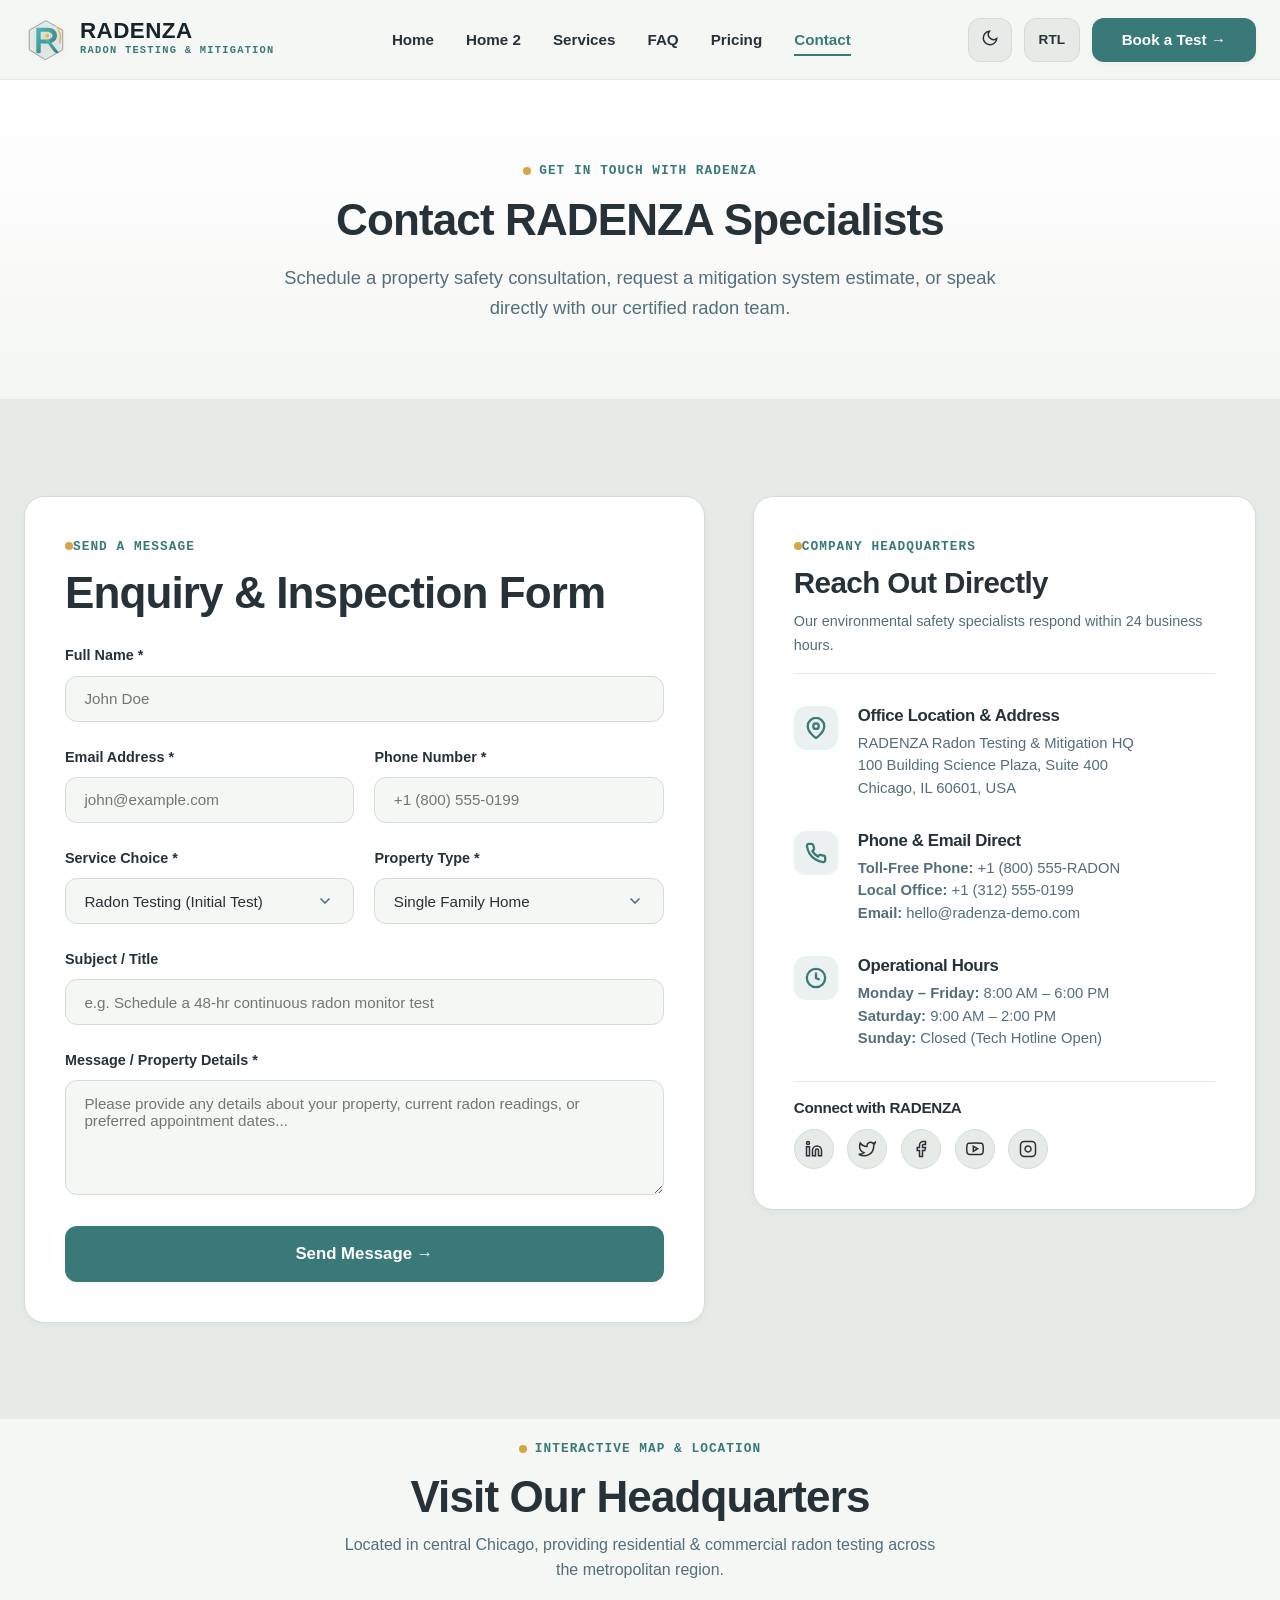
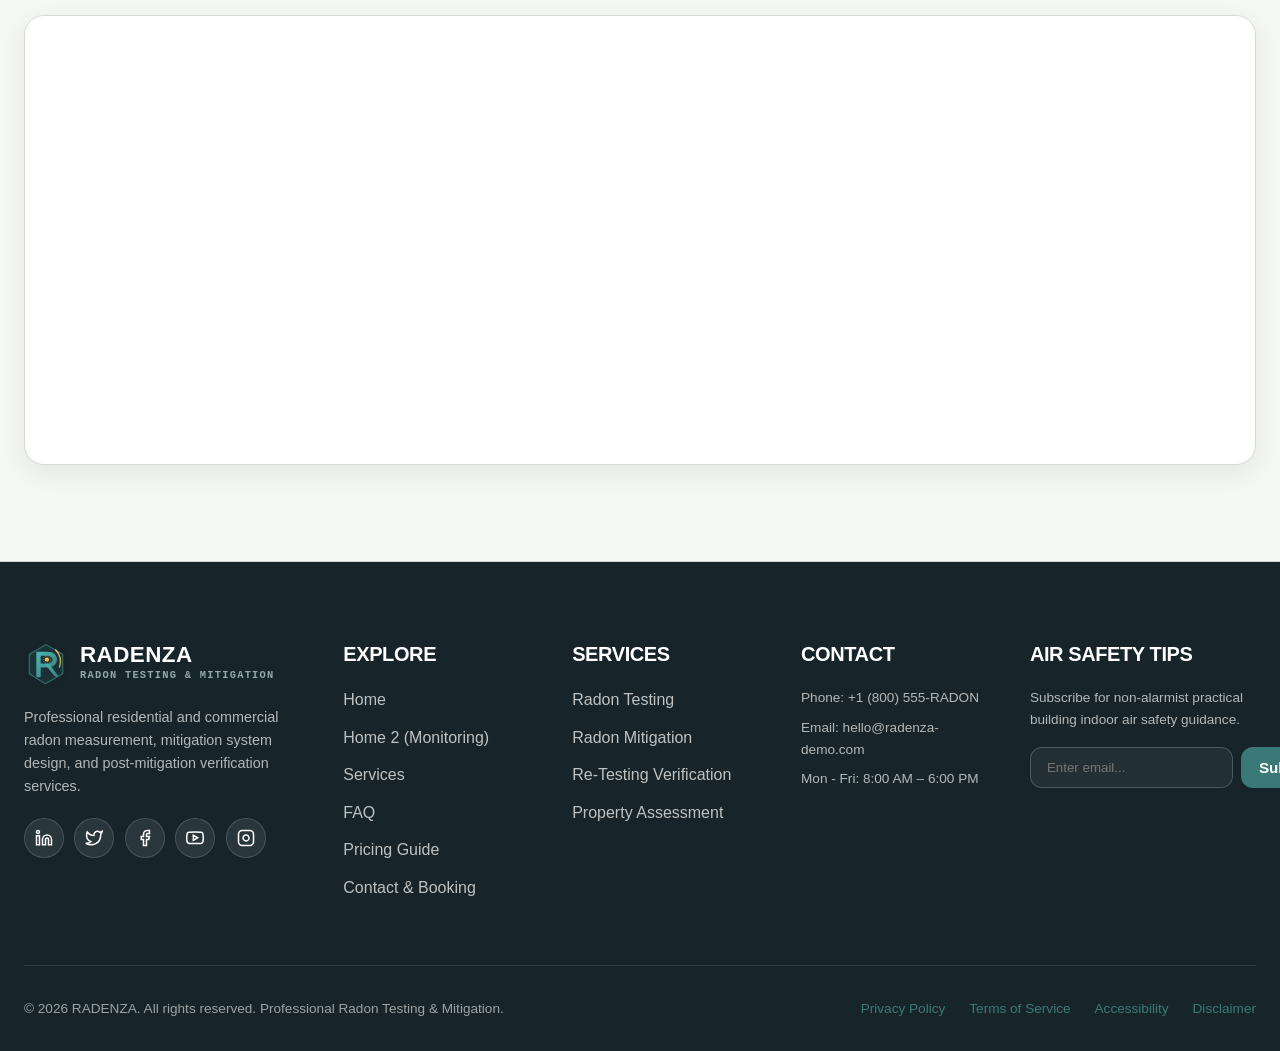
==== contact.html @ 13e60d88 "Initial commit - Radon Testing & Mitigation Company website" ====
<!DOCTYPE html>
<html lang="en" data-theme="light" dir="ltr">
<head>
  <meta charset="UTF-8">
  <meta name="viewport" content="width=device-width, initial-scale=1.0">
  <title>Book a Radon Test | Contact Radenza</title>
  <meta name="description" content="Request a radon testing appointment, mitigation system assessment, or post-mitigation re-testing for your property with Radenza.">
  <meta property="og:title" content="Book a Radon Test | Radenza">
  <meta property="og:description" content="Schedule professional radon testing, mitigation assessment, or verification services.">
  <meta property="og:type" content="website">
  <link rel="icon" type="image/svg+xml" href="assets/images/favicon.svg">
  <link rel="alternate icon" href="favicon.svg">
  <link rel="stylesheet" href="assets/css/style.css">
</head>
<body>

  <!-- GLOBAL STICKY NAVBAR -->
  <header class="site-header" id="siteHeader">
    <div class="container nav-container">
      <a href="index.html" class="brand-logo" aria-label="Radenza Radon Testing Home">
        <!-- Luxury SVG Logo: Geometric R Monogram + Radon Detection Sensor + Environmental Airflow Arc -->
        <svg class="logo-svg" viewBox="0 0 100 100" fill="none" xmlns="http://www.w3.org/2000/svg" aria-hidden="true">
          <defs>
            <linearGradient id="radenzaTealGrad6" x1="0%" y1="0%" x2="100%" y2="100%">
              <stop offset="0%" stop-color="#397A78"/>
              <stop offset="100%" stop-color="#1E4745"/>
            </linearGradient>
            <linearGradient id="radenzaBrightTeal6" x1="0%" y1="0%" x2="100%" y2="100%">
              <stop offset="0%" stop-color="#4CB8B4"/>
              <stop offset="100%" stop-color="#397A78"/>
            </linearGradient>
            <linearGradient id="radenzaAmberGrad6" x1="0%" y1="0%" x2="100%" y2="100%">
              <stop offset="0%" stop-color="#FCD566"/>
              <stop offset="100%" stop-color="#D5A548"/>
            </linearGradient>
          </defs>

          <!-- 1. Geometric Outer Shield Base -->
          <path d="M 50 6 L 86 26.5 A 3 3 0 0 1 88 29 L 88 71 A 3 3 0 0 1 86 73.5 L 50 94 A 3 3 0 0 1 47 94 L 14 73.5 A 3 3 0 0 1 12 71 L 12 29 A 3 3 0 0 1 14 26.5 Z" 
                fill="url(#radenzaTealGrad6)" fill-opacity="0.08" stroke="currentColor" stroke-width="2.5" stroke-opacity="0.35"/>

          <!-- 2. Monogram "R" Loop with Native Cutout (evenodd) -->
          <path d="M 28 22 H 54 C 67 22 75 30 75 40 C 75 50 67 58 54 58 H 38 V 78 C 38 79.5 36.5 80 35 80 H 31 C 29.5 80 28 79.5 28 78 V 22 Z M 38 31 V 49 H 52 C 59 49 65 45 65 40 C 65 35 59 31 52 31 H 38 Z" 
                fill-rule="evenodd" fill="url(#radenzaBrightTeal6)"/>

          <!-- 3. Dynamic Mitigation Ribbon Leg -->
          <path d="M 48 50 L 68 76 C 69.5 78 72 79.5 75.5 79.5 H 77.5 C 78.5 79.5 79 78.5 78 77 L 57 50 H 48 Z" 
                fill="url(#radenzaBrightTeal6)"/>

          <!-- 4. Safety Amber Radar Core -->
          <circle cx="52" cy="40" r="5" fill="url(#radenzaAmberGrad6)"/>
          <circle cx="52" cy="40" r="8.5" fill="none" stroke="#D5A548" stroke-width="1.5" stroke-dasharray="2.5 2.5" opacity="0.85"/>

          <!-- 5. Environmental Airflow Arc -->
          <path d="M 72 18 C 82 28 85 43 81 57" fill="none" stroke="url(#radenzaAmberGrad6)" stroke-width="3" stroke-linecap="round"/>
        </svg>
        <div class="brand-text-wrap">
          <span class="brand-name">RADENZA</span>
          <span class="brand-desc">RADON TESTING &amp; MITIGATION</span>
        </div>
      </a>

      <nav aria-label="Main Navigation">
        <ul class="nav-links">
          <li><a href="index.html" class="nav-link">Home</a></li>
          <li><a href="index2.html" class="nav-link">Home 2</a></li>
          <li><a href="services.html" class="nav-link">Services</a></li>
          <li><a href="faq.html" class="nav-link">FAQ</a></li>
          <li><a href="pricing.html" class="nav-link">Pricing</a></li>
          <li><a href="contact.html" class="nav-link">Contact</a></li>
        </ul>
      </nav>

      <div class="nav-actions">
        <button class="theme-toggle-btn" aria-label="Toggle dark mode"><span class="theme-icon"><svg width="18" height="18" viewBox="0 0 24 24" fill="none" stroke="currentColor" stroke-width="2"><path d="M21 12.79A9 9 0 1 1 11.21 3 7 7 0 0 0 21 12.79z"/></svg></span></button>
        <button class="rtl-toggle-btn" aria-label="Toggle RTL layout"><span class="rtl-label">RTL</span></button>
        <button class="btn btn-primary" data-modal-target="testingModal">Book a Test &rarr;</button>
        <button class="hamburger-btn" id="hamburgerBtn" aria-label="Open mobile menu" aria-expanded="false">
          <svg width="24" height="24" viewBox="0 0 24 24" fill="none" stroke="currentColor" stroke-width="2.5"><line x1="3" y1="6" x2="21" y2="6"/><line x1="3" y1="12" x2="21" y2="12"/><line x1="3" y1="18" x2="21" y2="18"/></svg>
        </button>
      </div>
    </div>
  </header>

  <!-- MOBILE DRAWER -->
  <div class="mobile-drawer-overlay" id="mobileDrawerOverlay">
    <div class="mobile-drawer" id="mobileDrawer" role="dialog" aria-modal="true">
      <div class="drawer-header">
        <div class="brand-text-wrap">
          <span class="brand-name">RADENZA</span>
          <span class="brand-desc">RADON TESTING &amp; MITIGATION</span>
        </div>
        <button class="drawer-close-btn" id="drawerCloseBtn">&times;</button>
      </div>
      <ul class="drawer-nav-links">
        <li><a href="index.html" class="drawer-nav-link">Home</a></li>
        <li><a href="index2.html" class="drawer-nav-link">Home 2</a></li>
        <li><a href="services.html" class="drawer-nav-link">Services</a></li>
        <li><a href="faq.html" class="drawer-nav-link">FAQ</a></li>
        <li><a href="pricing.html" class="drawer-nav-link">Pricing</a></li>
        <li><a href="contact.html" class="drawer-nav-link">Contact</a></li>
      </ul>
      <div class="drawer-actions">
        <div class="drawer-controls">
          <button class="theme-toggle-btn" aria-label="Toggle dark mode">
            <span class="theme-icon">
              <svg width="18" height="18" viewBox="0 0 24 24" fill="none" stroke="currentColor" stroke-width="2"><path d="M21 12.79A9 9 0 1 1 11.21 3 7 7 0 0 0 21 12.79z"/></svg>
            </span>
          </button>
          <button class="rtl-toggle-btn" aria-label="Toggle RTL layout">
            <span class="rtl-label">RTL</span>
          </button>
        </div>
        <button class="btn btn-primary" data-modal-target="testingModal" style="width: 100%;">Book a Test &rarr;</button>
      </div>
    </div>
  </div>

  <main id="mainContent">

    <!-- CONTACT HERO SECTION -->
    <section class="page-hero-section">
      <div class="container page-hero-container reveal-on-scroll">
        <span class="mono-tag">GET IN TOUCH WITH RADENZA</span>
        <h1 class="page-hero-title">Contact RADENZA Specialists</h1>
        <p class="page-hero-subtitle">
          Schedule a property safety consultation, request a mitigation system estimate, or speak directly with our certified radon team.
        </p>
      </div>
    </section>

    <!-- CONTACT MAIN ENQUIRY & COMPANY INFO SECTION -->
    <section class="section section-pale">
      <div class="container">
        <div class="contact-page-grid reveal-on-scroll">
          
          <!-- LEFT COLUMN: ENQUIRY / SEND A MESSAGE FORM -->
          <div class="contact-enquiry-card">
            <span class="mono-tag" style="margin-bottom: 0.5rem; display: block;">SEND A MESSAGE</span>
            <h2 style="margin-bottom: 1.5rem;">Enquiry &amp; Inspection Form</h2>
            
            <form id="contactEnquiryForm" onsubmit="event.preventDefault(); document.getElementById('bookingSuccessModal').classList.add('active'); document.body.style.overflow='hidden';">
              
              <div class="form-group">
                <label class="form-label">Full Name *</label>
                <input type="text" class="form-control" required placeholder="John Doe">
              </div>

              <div class="form-grid-2">
                <div class="form-group">
                  <label class="form-label">Email Address *</label>
                  <input type="email" class="form-control" required placeholder="john@example.com">
                </div>
                <div class="form-group">
                  <label class="form-label">Phone Number *</label>
                  <input type="tel" class="form-control" required placeholder="+1 (800) 555-0199">
                </div>
              </div>

              <div class="form-grid-2">
                <div class="form-group">
                  <label class="form-label">Service Choice *</label>
                  <select class="form-control" required>
                    <option value="Radon Testing">Radon Testing (Initial Test)</option>
                    <option value="Mitigation System">Radon Mitigation System</option>
                    <option value="Post-Mitigation Re-Test">Post-Mitigation Re-Test</option>
                    <option value="General Question">General Inquiry / Guidance</option>
                  </select>
                </div>
                <div class="form-group">
                  <label class="form-label">Property Type *</label>
                  <select class="form-control" required>
                    <option value="Single Family">Single Family Home</option>
                    <option value="Apartment / Condo">Apartment / Condo</option>
                    <option value="Commercial Building">Commercial Building</option>
                    <option value="Other">Other Structure</option>
                  </select>
                </div>
              </div>

              <div class="form-group">
                <label class="form-label">Subject / Title</label>
                <input type="text" class="form-control" placeholder="e.g. Schedule a 48-hr continuous radon monitor test">
              </div>

              <div class="form-group">
                <label class="form-label">Message / Property Details *</label>
                <textarea class="form-control" rows="5" required placeholder="Please provide any details about your property, current radon readings, or preferred appointment dates..."></textarea>
              </div>

              <button type="submit" class="btn btn-primary" style="width: 100%; padding: 1rem 1.5rem; font-size: 1.05rem;">
                Send Message &rarr;
              </button>

            </form>
          </div>

          <!-- RIGHT COLUMN: COMPANY DETAILS, ADDRESS & SOCIAL MEDIA -->
          <div class="contact-info-card">
            
            <div style="padding-bottom: 1rem; border-bottom: 1px solid var(--border-subtle);">
              <span class="mono-tag" style="margin-bottom: 0.5rem; display: block;">COMPANY HEADQUARTERS</span>
              <h3 style="margin-bottom: 0.5rem;">Reach Out Directly</h3>
              <p style="font-size: 0.9rem; color: var(--text-muted); margin: 0;">Our environmental safety specialists respond within 24 business hours.</p>
            </div>

            <!-- Address Block -->
            <div class="info-block">
              <div class="info-icon-box">
                <svg width="22" height="22" viewBox="0 0 24 24" fill="none" stroke="currentColor" stroke-width="2.5"><path d="M21 10c0 7-9 13-9 13s-9-6-9-13a9 9 0 0 1 18 0z"/><circle cx="12" cy="10" r="3"/></svg>
              </div>
              <div class="info-details">
                <h4>Office Location &amp; Address</h4>
                <p>RADENZA Radon Testing &amp; Mitigation HQ<br>100 Building Science Plaza, Suite 400<br>Chicago, IL 60601, USA</p>
              </div>
            </div>

            <!-- Phone & Email Block -->
            <div class="info-block">
              <div class="info-icon-box">
                <svg width="22" height="22" viewBox="0 0 24 24" fill="none" stroke="currentColor" stroke-width="2.5"><path d="M22 16.92v3a2 2 0 0 1-2.18 2 19.79 19.79 0 0 1-8.63-3.07 19.5 19.5 0 0 1-6-6 19.79 19.79 0 0 1-3.07-8.67A2 2 0 0 1 4.11 2h3a2 2 0 0 1 2 1.72 12.84 12.84 0 0 0 .7 2.81 2 2 0 0 1-.45 2.11L8.09 9.91a16 16 0 0 0 6 6l1.27-1.27a2 2 0 0 1 2.11-.45 12.84 12.84 0 0 0 2.81.7A2 2 0 0 1 22 16.92z"/></svg>
              </div>
              <div class="info-details">
                <h4>Phone &amp; Email Direct</h4>
                <p><strong>Toll-Free Phone:</strong> +1 (800) 555-RADON<br><strong>Local Office:</strong> +1 (312) 555-0199<br><strong>Email:</strong> hello@radenza-demo.com</p>
              </div>
            </div>

            <!-- Business Hours Block -->
            <div class="info-block">
              <div class="info-icon-box">
                <svg width="22" height="22" viewBox="0 0 24 24" fill="none" stroke="currentColor" stroke-width="2.5"><circle cx="12" cy="12" r="10"/><polyline points="12 6 12 12 16 14"/></svg>
              </div>
              <div class="info-details">
                <h4>Operational Hours</h4>
                <p><strong>Monday – Friday:</strong> 8:00 AM – 6:00 PM<br><strong>Saturday:</strong> 9:00 AM – 2:00 PM<br><strong>Sunday:</strong> Closed (Tech Hotline Open)</p>
              </div>
            </div>

            <!-- Social Media Icons Block -->
            <div style="padding-top: 1rem; border-top: 1px solid var(--border-subtle);">
              <h4 style="font-family: var(--font-heading); font-size: 0.95rem; margin-bottom: 0.75rem; color: var(--text-main);">Connect with RADENZA</h4>
              <div class="contact-social-bar">
                <a href="#" class="social-icon-btn" aria-label="LinkedIn Profile" title="LinkedIn">
                  <svg width="18" height="18" viewBox="0 0 24 24" fill="none" stroke="currentColor" stroke-width="2"><path d="M16 8a6 6 0 0 1 6 6v7h-4v-7a2 2 0 0 0-2-2 2 2 0 0 0-2 2v7h-4v-7a6 6 0 0 1 6-6z"/><rect x="2" y="9" width="4" height="12"/><circle cx="4" cy="4" r="2"/></svg>
                </a>
                <a href="#" class="social-icon-btn" aria-label="Twitter / X Profile" title="Twitter / X">
                  <svg width="18" height="18" viewBox="0 0 24 24" fill="none" stroke="currentColor" stroke-width="2"><path d="M23 3a10.9 10.9 0 0 1-3.14 1.53 4.48 4.48 0 0 0-7.86 3v1A10.66 10.66 0 0 1 3 4s-4 9 5 13a11.64 11.64 0 0 1-7 2c9 5 20 0 20-11.5a4.5 4.5 0 0 0-.08-.83A7.72 7.72 0 0 0 23 3z"/></svg>
                </a>
                <a href="#" class="social-icon-btn" aria-label="Facebook Page" title="Facebook">
                  <svg width="18" height="18" viewBox="0 0 24 24" fill="none" stroke="currentColor" stroke-width="2"><path d="M18 2h-3a5 5 0 0 0-5 5v3H7v4h3v8h4v-8h3l1-4h-4V7a1 1 0 0 1 1-1h3z"/></svg>
                </a>
                <a href="#" class="social-icon-btn" aria-label="YouTube Channel" title="YouTube">
                  <svg width="18" height="18" viewBox="0 0 24 24" fill="none" stroke="currentColor" stroke-width="2"><path d="M22.54 6.42a2.78 2.78 0 0 0-1.94-2C18.88 4 12 4 12 4s-6.88 0-8.6.46a2.78 2.78 0 0 0-1.94 2A29 29 0 0 0 1 11.75a29 29 0 0 0 .46 5.33A2.78 2.78 0 0 0 3.4 19c1.72.46 8.6.46 8.6.46s6.88 0 8.6-.46a2.78 2.78 0 0 0 1.94-2 29 29 0 0 0 .46-5.25 29 29 0 0 0-.46-5.33z"/><polygon points="9.75 15.02 15.5 11.75 9.75 8.48 9.75 15.02"/></svg>
                </a>
                <a href="#" class="social-icon-btn" aria-label="Instagram Profile" title="Instagram">
                  <svg width="18" height="18" viewBox="0 0 24 24" fill="none" stroke="currentColor" stroke-width="2"><rect x="2" y="2" width="20" height="20" rx="5" ry="5"/><path d="M16 11.37A4 4 0 1 1 12.63 8 4 4 0 0 1 16 11.37z"/><line x1="17.5" y1="6.5" x2="17.51" y2="6.5"/></svg>
                </a>
              </div>
            </div>

          </div>

        </div>
      </div>
    </section>

    <!-- CONTACT SECTION 02 — GOOGLE MAP SECTION -->
    <section class="section" style="padding-top: 1rem;">
      <div class="container reveal-on-scroll">
        <div class="text-center">
          <span class="mono-tag">INTERACTIVE MAP &amp; LOCATION</span>
          <h2 style="margin: 0.5rem 0 0.5rem 0;">Visit Our Headquarters</h2>
          <p style="max-width: 600px; margin: 0 auto 1.5rem auto;">Located in central Chicago, providing residential &amp; commercial radon testing across the metropolitan region.</p>
        </div>

        <div class="google-map-wrapper">
          <iframe 
            class="google-map-iframe"
            src="https://www.google.com/maps/embed?pb=!1m18!1m12!1m3!1d2970.366224160411!2d-87.62704468455866!3d41.88424997922176!2m3!1f0!2f0!3f0!3m2!1i1024!2i768!4f13.1!3m3!1m2!1s0x880e2caf6b383d85%3A0x676b7e8d2e85a54!2sChicago%2C%20IL%2060601!5e0!3m2!1sen!2sus!4v1700000000000!5m2!1sen!2sus"
            allowfullscreen="" 
            loading="lazy" 
            referrerpolicy="no-referrer-when-downgrade"
            title="RADENZA Office Headquarters Location Map">
          </iframe>
        </div>
      </div>
    </section>

  </main>

  <!-- SUCCESS MODAL OVERLAY FOR BOOKING SUBMISSION -->
  <div class="modal-overlay" id="bookingSuccessModal" role="dialog" aria-modal="true">
    <div class="modal-dialog">
      <button class="modal-close-btn">&times;</button>
      <div class="text-center" style="padding: 1rem;">
        <div style="width: 64px; height: 64px; border-radius: 50%; background-color: var(--brand-teal-subtle); color: var(--brand-teal); display: inline-flex; align-items: center; justify-content: center; margin-bottom: 1.25rem;">
          <svg width="32" height="32" viewBox="0 0 24 24" fill="none" stroke="currentColor" stroke-width="3"><polyline points="20 6 9 17 4 12"/></svg>
        </div>
        <h3 style="margin-bottom: 0.75rem;">Booking Request Received</h3>
        <p style="font-size: 0.95rem; color: var(--text-muted); margin-bottom: 1.75rem;">
          Thank you. Your demonstration booking request has been captured locally. A production website would connect this form to the company's secure scheduling system.
        </p>
        <button class="btn btn-primary modal-close-btn-trigger" style="width: 100%;" onclick="document.getElementById('bookingSuccessModal').classList.remove('active'); document.body.style.overflow='';">Done</button>
      </div>
    </div>
  </div>

  <!-- UNIVERSAL MODALS -->
  <!-- 1. Book a Radon Test Modal -->
  <div class="modal-overlay" id="testingModal" role="dialog" aria-modal="true" aria-labelledby="testModalTitle">
    <div class="modal-dialog">
      <button class="modal-close-btn" aria-label="Close dialog">&times;</button>
      <div class="modal-header">
        <span class="mono-tag">SCHEDULE ASSESSMENT</span>
        <h3 id="testModalTitle" style="margin-top: 0.4rem;">Book a Radon Test</h3>
      </div>
      <form class="modal-form">
        <div class="modal-form-body">
          <div class="form-group">
            <label class="form-label">Full Name</label>
            <input type="text" class="form-control" required placeholder="Jane Doe">
          </div>
          <div class="form-grid-2">
            <div class="form-group">
              <label class="form-label">Email Address</label>
              <input type="email" class="form-control" required placeholder="jane@example.com">
            </div>
            <div class="form-group">
              <label class="form-label">Phone Number</label>
              <input type="tel" class="form-control" required placeholder="+1 (555) 000-0000">
            </div>
          </div>
          <div class="form-grid-2">
            <div class="form-group">
              <label class="form-label">Property Type</label>
              <select class="form-control" required>
                <option value="Single Family">Single Family Home</option>
                <option value="Condo">Apartment / Condo</option>
                <option value="Commercial">Commercial Building</option>
              </select>
            </div>
            <div class="form-group">
              <label class="form-label">Preferred Date</label>
              <input type="date" class="form-control" required>
            </div>
          </div>
          <button type="submit" class="btn btn-primary" style="width: 100%; margin-top: 1rem;">Continue &rarr;</button>
        </div>
      </form>
    </div>
  </div>

  <!-- 2. Request Mitigation Quote Modal -->
  <div class="modal-overlay" id="quoteModal" role="dialog" aria-modal="true" aria-labelledby="quoteModalTitle">
    <div class="modal-dialog">
      <button class="modal-close-btn" aria-label="Close dialog">&times;</button>
      <div class="modal-header">
        <span class="mono-tag">SYSTEM PLANNING</span>
        <h3 id="quoteModalTitle" style="margin-top: 0.4rem;">Request Mitigation Quote</h3>
      </div>
      <form class="modal-form">
        <div class="modal-form-body">
          <div class="form-group">
            <label class="form-label">Property Type</label>
            <select class="form-control" required>
              <option value="Single Family">Single Family Residence</option>
              <option value="Multi-Family">Multi-Family Structure</option>
              <option value="Commercial">Commercial / Office</option>
            </select>
          </div>
          <div class="form-grid-2">
            <div class="form-group">
              <label class="form-label">Foundation Type</label>
              <select class="form-control" required>
                <option value="Basement">Basement</option>
                <option value="Slab">Slab-on-Grade</option>
                <option value="Crawlspace">Crawlspace</option>
                <option value="Mixed">Mixed Foundation</option>
              </select>
            </div>
            <div class="form-group">
              <label class="form-label">Approx Size (sq ft)</label>
              <input type="number" class="form-control" placeholder="e.g. 2400">
            </div>
          </div>
          <div class="form-group">
            <label class="form-label">ZIP / Postal Code</label>
            <input type="text" class="form-control" required placeholder="12345">
          </div>
          <button type="submit" class="btn btn-amber" style="width: 100%; margin-top: 1rem;">Request Estimate &rarr;</button>
        </div>
      </form>
    </div>
  </div>

  <footer class="site-footer">
    <div class="container">
      <div class="footer-grid">
        <div>
          <a href="index.html" class="brand-logo" style="margin-bottom: 1.25rem; display: inline-flex;" aria-label="Radenza Home">
            <svg class="logo-svg" viewBox="0 0 100 100" fill="none" xmlns="http://www.w3.org/2000/svg" aria-hidden="true">
              <defs>
                <linearGradient id="footerTealGrad6" x1="0%" y1="0%" x2="100%" y2="100%">
                  <stop offset="0%" stop-color="#4CB8B4"/>
                  <stop offset="100%" stop-color="#397A78"/>
                </linearGradient>
                <linearGradient id="footerAmberGrad6" x1="0%" y1="0%" x2="100%" y2="100%">
                  <stop offset="0%" stop-color="#FCD566"/>
                  <stop offset="100%" stop-color="#D5A548"/>
                </linearGradient>
              </defs>
              <path d="M 50 6 L 86 26.5 A 3 3 0 0 1 88 29 L 88 71 A 3 3 0 0 1 86 73.5 L 50 94 A 3 3 0 0 1 47 94 L 14 73.5 A 3 3 0 0 1 12 71 L 12 29 A 3 3 0 0 1 14 26.5 Z" 
                    fill="url(#footerTealGrad6)" fill-opacity="0.12" stroke="#4CB8B4" stroke-width="2.5" stroke-opacity="0.5"/>
              <path d="M 28 22 H 54 C 67 22 75 30 75 40 C 75 50 67 58 54 58 H 38 V 78 C 38 79.5 36.5 80 35 80 H 31 C 29.5 80 28 79.5 28 78 V 22 Z M 38 31 V 49 H 52 C 59 49 65 45 65 40 C 65 35 59 31 52 31 H 38 Z" 
                    fill-rule="evenodd" fill="url(#footerTealGrad6)"/>
              <path d="M 48 50 L 68 76 C 69.5 78 72 79.5 75.5 79.5 H 77.5 C 78.5 79.5 79 78.5 78 77 L 57 50 H 48 Z" 
                    fill="url(#footerTealGrad6)"/>
              <circle cx="52" cy="40" r="5" fill="url(#footerAmberGrad6)"/>
              <circle cx="52" cy="40" r="8.5" fill="none" stroke="#D5A548" stroke-width="1.5" stroke-dasharray="2.5 2.5" opacity="0.85"/>
              <path d="M 72 18 C 82 28 85 43 81 57" fill="none" stroke="url(#footerAmberGrad6)" stroke-width="3" stroke-linecap="round"/>
            </svg>
            <div class="brand-text-wrap">
              <span class="brand-name" style="color: #FFFFFF;">RADENZA</span>
              <span class="brand-desc" style="color: #94A6AE;">RADON TESTING &amp; MITIGATION</span>
            </div>
          </a>
          <p style="font-size: 0.9rem;">
            Professional residential and commercial radon measurement, mitigation system design, and post-mitigation verification services.
          </p>

          <!-- Social Media Icons Bar -->
          <div style="display: flex; gap: 0.65rem; margin-top: 1.25rem;">
            <a href="#" class="social-icon-btn" aria-label="LinkedIn Profile" title="LinkedIn">
              <svg width="18" height="18" viewBox="0 0 24 24" fill="none" stroke="currentColor" stroke-width="2"><path d="M16 8a6 6 0 0 1 6 6v7h-4v-7a2 2 0 0 0-2-2 2 2 0 0 0-2 2v7h-4v-7a6 6 0 0 1 6-6z"/><rect x="2" y="9" width="4" height="12"/><circle cx="4" cy="4" r="2"/></svg>
            </a>
            <a href="#" class="social-icon-btn" aria-label="Twitter / X Profile" title="Twitter / X">
              <svg width="18" height="18" viewBox="0 0 24 24" fill="none" stroke="currentColor" stroke-width="2"><path d="M23 3a10.9 10.9 0 0 1-3.14 1.53 4.48 4.48 0 0 0-7.86 3v1A10.66 10.66 0 0 1 3 4s-4 9 5 13a11.64 11.64 0 0 1-7 2c9 5 20 0 20-11.5a4.5 4.5 0 0 0-.08-.83A7.72 7.72 0 0 0 23 3z"/></svg>
            </a>
            <a href="#" class="social-icon-btn" aria-label="Facebook Page" title="Facebook">
              <svg width="18" height="18" viewBox="0 0 24 24" fill="none" stroke="currentColor" stroke-width="2"><path d="M18 2h-3a5 5 0 0 0-5 5v3H7v4h3v8h4v-8h3l1-4h-4V7a1 1 0 0 1 1-1h3z"/></svg>
            </a>
            <a href="#" class="social-icon-btn" aria-label="YouTube Channel" title="YouTube">
              <svg width="18" height="18" viewBox="0 0 24 24" fill="none" stroke="currentColor" stroke-width="2"><path d="M22.54 6.42a2.78 2.78 0 0 0-1.94-2C18.88 4 12 4 12 4s-6.88 0-8.6.46a2.78 2.78 0 0 0-1.94 2A29 29 0 0 0 1 11.75a29 29 0 0 0 .46 5.33A2.78 2.78 0 0 0 3.4 19c1.72.46 8.6.46 8.6.46s6.88 0 8.6-.46a2.78 2.78 0 0 0 1.94-2 29 29 0 0 0 .46-5.25 29 29 0 0 0-.46-5.33z"/><polygon points="9.75 15.02 15.5 11.75 9.75 8.48 9.75 15.02"/></svg>
            </a>
            <a href="#" class="social-icon-btn" aria-label="Instagram Profile" title="Instagram">
              <svg width="18" height="18" viewBox="0 0 24 24" fill="none" stroke="currentColor" stroke-width="2"><rect x="2" y="2" width="20" height="20" rx="5" ry="5"/><path d="M16 11.37A4 4 0 1 1 12.63 8 4 4 0 0 1 16 11.37z"/><line x1="17.5" y1="6.5" x2="17.51" y2="6.5"/></svg>
            </a>
          </div>
        </div>

        <div>
          <h4>EXPLORE</h4>
          <ul class="footer-links">
            <li><a href="index.html">Home</a></li>
            <li><a href="index2.html">Home 2 (Monitoring)</a></li>
            <li><a href="services.html">Services</a></li>
            <li><a href="faq.html">FAQ</a></li>
            <li><a href="pricing.html">Pricing Guide</a></li>
            <li><a href="contact.html">Contact &amp; Booking</a></li>
          </ul>
        </div>

        <div>
          <h4>SERVICES</h4>
          <ul class="footer-links">
            <li><a href="services.html">Radon Testing</a></li>
            <li><a href="services.html">Radon Mitigation</a></li>
            <li><a href="services.html">Re-Testing Verification</a></li>
            <li><a href="services.html">Property Assessment</a></li>
          </ul>
        </div>

        <div>
          <h4>CONTACT</h4>
          <p style="font-size: 0.85rem; margin-bottom: 0.5rem;">Phone: +1 (800) 555-RADON</p>
          <p style="font-size: 0.85rem; margin-bottom: 0.5rem;">Email: hello@radenza-demo.com</p>
          <p style="font-size: 0.85rem;">Mon - Fri: 8:00 AM – 6:00 PM</p>
        </div>

        <div>
          <h4>AIR SAFETY TIPS</h4>
          <p style="font-size: 0.85rem;">Subscribe for non-alarmist practical building indoor air safety guidance.</p>
          <form class="newsletter-form" onsubmit="event.preventDefault(); alert('Thank you for subscribing to Radenza educational updates.');">
            <input type="email" class="newsletter-input" placeholder="Enter email..." required>
            <button type="submit" class="btn btn-primary" style="padding: 0.5rem 1rem;">Subscribe</button>
          </form>
        </div>
      </div>

      <div class="footer-bottom">
        <div>&copy; 2026 RADENZA. All rights reserved. Professional Radon Testing &amp; Mitigation.</div>
        <div class="footer-bottom-links">
          <a href="#">Privacy Policy</a>
          <a href="#">Terms of Service</a>
          <a href="#">Accessibility</a>
          <a href="#">Disclaimer</a>
        </div>
      </div>
    </div>
  </footer>

  <script src="assets/js/main.js"></script>
  <script src="assets/js/navigation.js"></script>
  <script src="assets/js/modal.js"></script>
  <script src="assets/js/booking.js"></script>
</body>
</html>
---- assets/css/style.css ----
/* RADENZA - Radon Testing & Mitigation System CSS Design System */
/* SVG images used as img src */
img[src$=".jpg"], img[src$=".png"], img[src$=".webp"], img[src$=".svg"] {
  display: block;
  width: 100%;
}

@import url('https://fonts.googleapis.com/css2?family=Inter:wght@300;400;500;600;700&family=JetBrains+Mono:wght@400;500;600&family=Plus+Jakarta+Sans:wght@500;600;700;800&display=swap');

:root {
  /* Brand Color Tokens (Light Theme Default) */
  --bg-primary: #F5F7F4;        /* Mist White */
  --bg-secondary: #E6EBE7;      /* Pale Stone */
  --bg-surface: #FFFFFF;        /* Pure White Card */
  --bg-surface-elevated: #FFFFFF;
  --bg-dark-surface: #17252B;   /* Deep Slate */
  
  --text-main: #263238;         /* Graphite */
  --text-muted: #546E7A;        /* Muted Text */
  --text-light: #F5F7F4;        /* Bright Text for Dark Surfaces */
  --text-inverse: #FFFFFF;
  
  --brand-slate: #17252B;       /* Deep Slate */
  --brand-teal: #397A78;        /* Mineral Teal */
  --brand-teal-light: #4D9694;
  --brand-teal-subtle: rgba(57, 122, 120, 0.12);
  --brand-amber: #D5A548;       /* Safety Amber */
  --brand-amber-subtle: rgba(213, 165, 72, 0.15);
  --brand-blue-gray: #647C82;   /* Muted Blue Gray */
  --brand-near-black: #101719;
  
  --border-color: #D3DDD6;
  --border-subtle: #E2E8E4;
  --border-focus: #397A78;
  
  --shadow-sm: 0 2px 6px rgba(23, 37, 43, 0.04);
  --shadow-md: 0 8px 24px rgba(23, 37, 43, 0.08);
  --shadow-lg: 0 16px 40px rgba(23, 37, 43, 0.12);
  --shadow-glow: 0 0 20px rgba(57, 122, 120, 0.25);
  
  --font-heading: 'Plus Jakarta Sans', sans-serif;
  --font-body: 'Inter', sans-serif;
  --font-mono: 'JetBrains Mono', monospace;
  
  --radius-sm: 6px;
  --radius-md: 12px;
  --radius-lg: 20px;
  --radius-full: 9999px;
  
  --transition-fast: 0.2s cubic-bezier(0.16, 1, 0.3, 1);
  --transition-normal: 0.35s cubic-bezier(0.16, 1, 0.3, 1);
  --transition-bounce: 0.5s cubic-bezier(0.34, 1.56, 0.64, 1);
  
  --max-width: 1280px;
  --header-height: 80px;
}

/* Dark Theme Overrides */
[data-theme="dark"] {
  --bg-primary: #101719;        /* Near Black */
  --bg-secondary: #17252B;      /* Deep Slate */
  --bg-surface: #1E2E35;        /* Dark Surface */
  --bg-surface-elevated: #243740;
  --bg-dark-surface: #0A0F11;
  
  --text-main: #EAF0F2;         /* Off-white */
  --text-muted: #94A6AE;        /* Silver Muted */
  --text-light: #FFFFFF;
  --text-inverse: #101719;
  
  --border-color: #2D414B;
  --border-subtle: #23353E;
  --border-focus: #4D9694;
  
  --shadow-sm: 0 2px 8px rgba(0, 0, 0, 0.3);
  --shadow-md: 0 10px 30px rgba(0, 0, 0, 0.4);
  --shadow-lg: 0 20px 50px rgba(0, 0, 0, 0.5);
  --shadow-glow: 0 0 25px rgba(77, 150, 148, 0.35);
}

/* Reset & Box Sizing */
*, *::before, *::after {
  box-sizing: border-box;
  margin: 0;
  padding: 0;
}

html {
  scroll-behavior: smooth;
  font-size: 16px;
  -webkit-text-size-adjust: 100%;
}

body {
  font-family: var(--font-body);
  background-color: var(--bg-primary);
  color: var(--text-main);
  line-height: 1.6;
  overflow-x: hidden;
  transition: background-color var(--transition-normal), color var(--transition-normal);
}

/* ============================================================
   GLOBAL MOBILE OVERFLOW PREVENTION — NUCLEAR GLOBAL BLOCK
   Fixes ALL pages: grid overflow, text overflow, image overflow
   ============================================================ */

/* 1. Grid/flex children: min-width:0 stops items from overflowing
      their grid track (CSS grid default is min-width:auto) */
* {
  min-width: 0;
}

/* Restore min-width on elements that need it */
button, input, select, textarea {
  min-width: unset;
}

/* 2. All images are responsive — never wider than their container */
img, video {
  max-width: 100%;
  height: auto;
  display: block;
}

/* SVGs that are used as illustrations respect their container */
svg:not([class*="icon"]):not([class*="logo"]):not([class*="spec"]):not([class*="chevron"]):not([class*="pulse"]) {
  max-width: 100%;
}

/* 3. Global text overflow prevention — all text wraps properly */
p, h1, h2, h3, h4, h5, h6, li, td, th, span, a, label {
  overflow-wrap: break-word;
  word-break: break-word;
}

/* 4. Global mobile layout — at 768px collapse ALL inline-styled grids
      [style*="grid-template-columns"] catches every inline grid sitewide */
@media (max-width: 1024px) {
  [style*="grid-template-columns: 1fr 1fr"],
  [style*="grid-template-columns: repeat(2"],
  [style*="grid-template-columns: 1.1fr"],
  [style*="grid-template-columns: 1.2fr"] {
    grid-template-columns: 1fr !important;
  }
}

@media (max-width: 767px) {
  /* Collapse ALL inline grid definitions to single column */
  [style*="grid-template-columns"] {
    grid-template-columns: 1fr !important;
  }

  /* Collapse ALL inline repeat(3,…) grids */
  [style*="grid-template-columns: repeat(3"] {
    grid-template-columns: 1fr !important;
  }

  /* Flex containers with fixed gaps become wrapping */
  [style*="display: flex"] {
    flex-wrap: wrap !important;
  }

  /* Ensure grid children (divs only) can shrink — NOT buttons or links */
  [style*="display: grid"] > div,
  [style*="display: grid"] > section,
  [style*="display: grid"] > article,
  [style*="display: grid"] > aside {
    min-width: 0 !important;
    width: 100% !important;
    box-sizing: border-box !important;
  }

  /* All sections and containers respect viewport */
  .section, .container, main, section, article, aside {
    max-width: 100vw !important;
    overflow-x: hidden !important;
    box-sizing: border-box !important;
  }
}

/* RTL Layout Directives */
[dir="rtl"] {
  direction: rtl;
  text-align: right;
}

[dir="rtl"] .icon-arrow {
  transform: scaleX(-1);
}

/* Accessibility Focus Ring */
:focus-visible {
  outline: 3px solid var(--brand-amber);
  outline-offset: 3px;
}

/* Typography Base */
h1, h2, h3, h4, h5, h6 {
  font-family: var(--font-heading);
  color: var(--text-main);
  line-height: 1.25;
  font-weight: 700;
  letter-spacing: -0.02em;
}

h1 { font-size: clamp(2.5rem, 5vw, 4rem); }
h2 { font-size: clamp(2rem, 3.5vw, 2.75rem); }
h3 { font-size: clamp(1.4rem, 2.5vw, 1.85rem); }
h4 { font-size: 1.25rem; }

p {
  color: var(--text-muted);
  margin-bottom: 1rem;
}
p:last-child { margin-bottom: 0; }

a {
  color: var(--brand-teal);
  text-decoration: none;
  transition: color var(--transition-fast);
}
a:hover { color: var(--brand-teal-light); }

.mono-tag {
  font-family: var(--font-mono);
  font-size: 0.8rem;
  letter-spacing: 0.08em;
  text-transform: uppercase;
  color: var(--brand-teal);
  font-weight: 600;
  display: inline-flex;
  align-items: center;
  gap: 0.5rem;
}
.mono-tag::before {
  content: '';
  display: inline-block;
  width: 8px;
  height: 8px;
  border-radius: 50%;
  background-color: var(--brand-amber);
}

/* Layout Containers */
.container {
  width: 100%;
  max-width: var(--max-width);
  margin: 0 auto;
  padding: 0 1.5rem;
}

.section {
  padding: 6rem 0;
  position: relative;
}

.section-dark {
  background-color: var(--bg-dark-surface);
  color: var(--text-light);
}
.section-dark h1, 
.section-dark h2, 
.section-dark h3 {
  color: var(--text-light);
}
.section-dark p {
  color: rgba(245, 247, 244, 0.75);
}

.section-pale {
  background-color: var(--bg-secondary);
}

.text-center { text-align: center; }
.text-center p { margin-left: auto; margin-right: auto; max-width: 680px; }

/* Global Fixed Header & Navbar — Always Pinned on Scroll */
.site-header {
  position: fixed !important;
  top: 0 !important;
  left: 0 !important;
  width: 100% !important;
  height: var(--header-height);
  background-color: rgba(245, 247, 244, 0.92);
  backdrop-filter: blur(16px);
  -webkit-backdrop-filter: blur(16px);
  z-index: 1000;
  border-bottom: 1px solid var(--border-subtle);
  transition: background-color var(--transition-normal), border-color var(--transition-normal);
}
[data-theme="dark"] .site-header {
  background-color: rgba(16, 23, 25, 0.92);
  border-bottom-color: var(--border-color);
}

/* Offset main content so fixed navbar does not cover top section */
#mainContent,
main {
  padding-top: var(--header-height);
}

.nav-container {
  display: flex;
  align-items: center;
  justify-content: space-between;
  height: 100%;
}

/* Custom SVG Brand Logo */
.brand-logo {
  display: flex;
  align-items: center;
  gap: 0.75rem;
  color: var(--text-main);
  font-family: var(--font-heading);
  font-weight: 800;
  font-size: 1.35rem;
  letter-spacing: -0.01em;
}

.logo-svg {
  width: 44px;
  height: 44px;
  flex-shrink: 0;
  color: var(--brand-slate);
  transition: transform 0.3s cubic-bezier(0.16, 1, 0.3, 1), filter 0.3s ease;
  filter: drop-shadow(0 2px 4px rgba(23, 37, 43, 0.08));
}

[data-theme="dark"] .logo-svg {
  color: #E2E8F0;
  filter: drop-shadow(0 2px 8px rgba(57, 122, 120, 0.25));
}

.brand-logo:hover .logo-svg {
  transform: scale(1.06) rotate(-2deg);
}

.brand-text-wrap {
  display: flex;
  flex-direction: column;
}

.brand-name {
  line-height: 1;
  font-size: 1.4rem;
  font-weight: 800;
  letter-spacing: 0.02em;
  color: var(--brand-slate);
}
[data-theme="dark"] .brand-name {
  color: #FFFFFF;
}

.brand-desc {
  font-size: 0.65rem;
  font-family: var(--font-mono);
  letter-spacing: 0.12em;
  color: var(--brand-teal);
  text-transform: uppercase;
  font-weight: 600;
}

/* Nav Links Desktop */
.nav-links {
  display: flex;
  align-items: center;
  gap: 2rem;
  list-style: none;
}

.nav-link {
  font-size: 0.95rem;
  font-weight: 600;
  color: var(--text-main);
  padding: 0.5rem 0;
  position: relative;
  transition: color var(--transition-fast);
}
.nav-link:hover,
.nav-link.active {
  color: var(--brand-teal);
}
.nav-link::after {
  content: '';
  position: absolute;
  bottom: 0;
  left: 0;
  width: 0%;
  height: 2px;
  background-color: var(--brand-teal);
  transition: width var(--transition-fast);
}
.nav-link:hover::after,
.nav-link.active::after {
  width: 100%;
}

/* Nav Actions Right */
.nav-actions {
  display: flex;
  align-items: center;
  gap: 0.75rem;
}

.nav-actions .theme-toggle-btn,
.nav-actions .rtl-toggle-btn,
.nav-actions .btn {
  height: 44px !important;
  box-sizing: border-box !important;
  display: inline-flex !important;
  align-items: center !important;
  justify-content: center !important;
  border-radius: var(--radius-md) !important;
}

.theme-toggle-btn {
  width: 44px;
  background: var(--bg-secondary);
  border: 1px solid var(--border-color);
  color: var(--text-main);
  padding: 0;
  cursor: pointer;
  font-size: 0.85rem;
  font-weight: 600;
  transition: all var(--transition-fast);
}

.rtl-toggle-btn {
  background: var(--bg-secondary);
  border: 1px solid var(--border-color);
  color: var(--text-main);
  padding: 0 0.85rem;
  cursor: pointer;
  font-size: 0.85rem;
  font-weight: 600;
  transition: all var(--transition-fast);
}

.theme-toggle-btn:hover,
.rtl-toggle-btn:hover {
  background-color: var(--brand-teal-subtle);
  border-color: var(--brand-teal);
  color: var(--brand-teal);
}

/* Buttons */
.btn {
  display: inline-flex;
  align-items: center;
  justify-content: center;
  gap: 0.6rem;
  padding: 0.85rem 1.75rem;
  font-family: var(--font-heading);
  font-size: 0.95rem;
  font-weight: 700;
  border-radius: var(--radius-md);
  cursor: pointer;
  transition: all var(--transition-normal);
  border: 2px solid transparent;
  white-space: nowrap;
}

.btn-primary {
  background-color: var(--brand-teal);
  color: #FFFFFF;
  box-shadow: var(--shadow-sm);
}
.btn-primary:hover {
  background-color: var(--brand-teal-light);
  color: #FFFFFF;
  transform: translateY(-2px);
  box-shadow: var(--shadow-glow);
}

.btn-secondary {
  background-color: transparent;
  border-color: var(--border-color);
  color: var(--text-main);
}
.btn-secondary:hover {
  border-color: var(--brand-teal);
  color: var(--brand-teal);
  background-color: var(--brand-teal-subtle);
  transform: translateY(-2px);
}

.btn-amber {
  background-color: var(--brand-amber);
  color: var(--brand-near-black);
}
.btn-amber:hover {
  background-color: #E6B455;
  transform: translateY(-2px);
  box-shadow: 0 8px 20px rgba(213, 165, 72, 0.3);
}

/* Mobile Hamburger & Side Menu Drawer */
.hamburger-btn {
  display: none;
  background: transparent;
  border: none;
  color: var(--text-main);
  cursor: pointer;
  width: 44px;
  height: 44px;
  align-items: center;
  justify-content: center;
  border-radius: var(--radius-sm);
}

.mobile-drawer-overlay {
  position: fixed;
  top: 0;
  left: 0;
  width: 100vw;
  height: 100vh;
  background-color: rgba(16, 23, 25, 0.6);
  backdrop-filter: blur(8px);
  z-index: 2000;
  opacity: 0;
  visibility: hidden;
  transition: opacity var(--transition-normal), visibility var(--transition-normal);
}
.mobile-drawer-overlay.active {
  opacity: 1;
  visibility: visible;
}

.mobile-drawer {
  position: fixed;
  top: 0;
  right: -320px;
  width: 320px;
  max-width: 85vw;
  height: 100vh;
  background-color: var(--bg-surface);
  z-index: 2001;
  padding: 2rem 1.5rem;
  display: flex;
  flex-direction: column;
  box-shadow: var(--shadow-lg);
  transition: right var(--transition-normal);
  overflow-y: auto;
}
[dir="rtl"] .mobile-drawer {
  right: auto;
  left: -320px;
  transition: left var(--transition-normal);
}
.mobile-drawer-overlay.active .mobile-drawer {
  right: 0;
}
[dir="rtl"] .mobile-drawer-overlay.active .mobile-drawer {
  left: 0;
}

.drawer-header {
  display: flex;
  align-items: center;
  justify-content: space-between;
  margin-bottom: 2rem;
  padding-bottom: 1rem;
  border-bottom: 1px solid var(--border-color);
}

.drawer-close-btn {
  background: var(--bg-secondary);
  border: none;
  width: 36px;
  height: 36px;
  border-radius: 50%;
  display: flex;
  align-items: center;
  justify-content: center;
  cursor: pointer;
  color: var(--text-main);
}

.drawer-nav-links {
  list-style: none;
  display: flex;
  flex-direction: column;
  gap: 1.25rem;
  margin-bottom: 2rem;
}

.drawer-nav-link {
  font-family: var(--font-heading);
  font-size: 1.15rem;
  font-weight: 700;
  color: var(--text-main);
  display: block;
}
.drawer-nav-link.active {
  color: var(--brand-teal);
}

.drawer-actions {
  margin-top: auto;
  display: flex;
  flex-direction: column;
  gap: 1rem;
  align-items: center;
  width: 100%;
}

.drawer-controls {
  display: flex;
  gap: 0.75rem;
  justify-content: center;
  align-items: center;
  width: 100%;
}

.drawer-controls .theme-toggle-btn,
.drawer-controls .rtl-toggle-btn {
  flex: 0 0 auto;
  min-width: 56px;
  height: 42px;
  justify-content: center;
  padding: 0 1rem;
}


/* UNIFORM INTERIOR PAGE HERO SECTION (SERVICES, FAQ, PRICING, CONTACT) */
.page-hero-section {
  height: 320px;
  display: flex;
  align-items: center;
  justify-content: center;
  padding: 0 1.5rem;
  background: linear-gradient(180deg, var(--bg-surface) 0%, var(--bg-primary) 100%);
  border-bottom: 1px solid var(--border-subtle);
  position: relative;
  box-sizing: border-box;
}

@media (max-width: 768px) {
  .page-hero-section {
    height: auto;
    min-height: 260px;
    padding: 2.5rem 1rem;
  }
}

.page-hero-container {
  text-align: center;
  max-width: 800px;
  margin: 0 auto;
  width: 100%;
}

.page-hero-title {
  font-family: var(--font-heading);
  font-size: 2.75rem;
  font-weight: 800;
  color: var(--text-main);
  margin: 0.75rem 0 1rem 0;
  line-height: 1.2;
}

.page-hero-subtitle {
  font-size: 1.15rem;
  color: var(--text-muted);
  max-width: 720px;
  margin: 0 auto;
  line-height: 1.6;
}

/* HERO SECTION COMPONENTS */
.hero2-banner-section {
  min-height: calc(100vh - var(--header-height));
  display: flex;
  align-items: center;
  color: #ffffff;
}

.hero2-overlay {
  position: absolute;
  top: 0;
  left: 0;
  width: 100%;
  height: 100%;
  background: radial-gradient(ellipse at center, rgba(16, 23, 25, 0.72) 0%, rgba(10, 16, 18, 0.45) 100%);
  backdrop-filter: none;
  -webkit-backdrop-filter: none;
  z-index: 1;
  transition: background var(--transition-normal);
}

.hero2-banner-section .hero-title {
  color: #ffffff !important;
}

.hero2-banner-section .hero-subtitle {
  color: #cbd5e1 !important;
}

.hero2-banner-section .btn-secondary {
  color: #ffffff !important;
  background: rgba(255, 255, 255, 0.1) !important;
  border-color: rgba(255, 255, 255, 0.25) !important;
}

.hero2-banner-section .btn-secondary:hover {
  background: rgba(255, 255, 255, 0.2) !important;
  color: #ffffff !important;
}

.hero2-banner-section .tech-indicator-overlay {
  background: rgba(16, 23, 25, 0.85) !important;
  border-color: rgba(255, 255, 255, 0.15) !important;
  color: #ffffff !important;
}

.hero2-banner-section .indicator-label {
  color: #94a3b8 !important;
}

.hero2-banner-section .tech-indicator-header span {
  color: #cbd5e1 !important;
}

.hero2-banner-section .mono-tag {
  color: var(--brand-amber) !important;
  background: rgba(217, 119, 6, 0.2) !important;
  border-color: rgba(217, 119, 6, 0.4) !important;
}
.hero-wrapper {
  display: grid;
  grid-template-columns: 1.1fr 0.9fr;
  gap: 3.5rem;
  align-items: center;
  min-height: calc(100vh - var(--header-height));
  padding: 2.5rem 0;
  box-sizing: border-box;
}

.hero-eyebrow {
  margin-bottom: 1rem;
}

.hero-title {
  margin-bottom: 1.5rem;
  color: var(--text-main);
}

.hero-subtitle {
  font-size: 1.15rem;
  color: var(--text-muted);
  margin-bottom: 2.25rem;
  max-width: 580px;
}

.hero-actions {
  display: flex;
  align-items: center;
  gap: 1.25rem;
  flex-wrap: wrap;
  margin-bottom: 2.5rem;
}

.hero-visual-card {
  position: relative;
  border-radius: var(--radius-lg);
  overflow: hidden;
  box-shadow: var(--shadow-lg);
  border: 1px solid var(--border-color);
  background-color: var(--bg-surface);
}

.hero-visual-img {
  width: 100%;
  height: auto;
  max-height: calc(100vh - var(--header-height) - 5rem);
  object-fit: cover;
  display: block;
  aspect-ratio: 3 / 2;
}

/* Illustrative Technical Measurement Indicator Overlay */
.tech-indicator-overlay {
  position: absolute;
  bottom: 1.25rem;
  left: 1.25rem;
  right: 1.25rem;
  background: rgba(23, 37, 43, 0.88);
  backdrop-filter: blur(12px);
  -webkit-backdrop-filter: blur(12px);
  border: 1px solid rgba(77, 150, 148, 0.4);
  border-radius: var(--radius-md);
  padding: 1.25rem;
  color: #FFFFFF;
}

.tech-indicator-header {
  display: flex;
  align-items: center;
  justify-content: space-between;
  margin-bottom: 0.75rem;
  font-family: var(--font-mono);
  font-size: 0.75rem;
  letter-spacing: 0.1em;
  color: var(--brand-amber);
}

.sensor-pulse-dot {
  width: 10px;
  height: 10px;
  background-color: var(--brand-amber);
  border-radius: 50%;
  box-shadow: 0 0 10px var(--brand-amber);
  animation: pulse-glow 2s infinite ease-in-out;
}

@keyframes pulse-glow {
  0%, 100% { opacity: 0.4; transform: scale(0.9); }
  50% { opacity: 1; transform: scale(1.2); }
}

.indicator-grid {
  display: grid;
  grid-template-columns: repeat(3, 1fr);
  gap: 0.75rem;
  text-align: center;
}

.indicator-box {
  background: rgba(255, 255, 255, 0.05);
  border: 1px solid rgba(255, 255, 255, 0.1);
  padding: 0.5rem;
  border-radius: var(--radius-sm);
}

.indicator-label {
  font-size: 0.65rem;
  font-family: var(--font-mono);
  color: #94A6AE;
  display: block;
}

.indicator-value {
  font-family: var(--font-mono);
  font-size: 0.95rem;
  font-weight: 600;
  color: #FFFFFF;
}

/* SECTION 02 - WHAT IS RADON DIAGRAM */
.radon-diagram-wrapper {
  display: grid;
  grid-template-columns: 1fr 1fr;
  gap: 4rem;
  align-items: center;
  margin-top: 3rem;
}

.diagram-canvas-container {
  background-color: var(--bg-surface);
  border-radius: var(--radius-lg);
  padding: 1.5rem;
  border: 1px solid var(--border-color);
  box-shadow: var(--shadow-md);
}

.interactive-svg-diagram {
  width: 100%;
  height: auto;
  display: block;
}

.diagram-info-markers {
  display: flex;
  flex-direction: column;
  gap: 1.5rem;
  margin-top: 1.5rem;
}

.info-marker-item {
  display: flex;
  align-items: flex-start;
  gap: 1.25rem;
  padding: 1.25rem;
  background-color: var(--bg-surface);
  border-radius: var(--radius-md);
  border-left: 4px solid var(--brand-teal);
  box-shadow: var(--shadow-sm);
  transition: transform var(--transition-fast);
}
.info-marker-item:hover {
  transform: translateX(6px);
}
[dir="rtl"] .info-marker-item {
  border-left: none;
  border-right: 4px solid var(--brand-teal);
}
[dir="rtl"] .info-marker-item:hover {
  transform: translateX(-6px);
}

.marker-badge {
  font-family: var(--font-mono);
  font-size: 0.75rem;
  font-weight: 700;
  color: var(--brand-teal);
  background-color: var(--brand-teal-subtle);
  padding: 0.35rem 0.75rem;
  border-radius: var(--radius-sm);
}

.disclaimer-box {
  background-color: rgba(213, 165, 72, 0.1);
  border: 1px solid var(--brand-amber);
  border-radius: var(--radius-md);
  padding: 1rem 1.25rem;
  font-size: 0.85rem;
  color: var(--text-main);
  margin-top: 2rem;
  display: flex;
  align-items: center;
  gap: 0.75rem;
}

/* HORIZONTAL STORYTELLING TIMELINE (SECTION 03) */
.storyline-stages {
  display: grid;
  grid-template-columns: repeat(3, 1fr);
  gap: 2rem;
  margin-top: 3.5rem;
  position: relative;
}

.stage-card {
  background: var(--bg-surface);
  border-radius: var(--radius-lg);
  padding: 2.25rem 1.75rem;
  border: 1px solid var(--border-color);
  box-shadow: var(--shadow-sm);
  position: relative;
  transition: all var(--transition-normal);
}
.stage-card:hover {
  transform: translateY(-6px);
  box-shadow: var(--shadow-md);
  border-color: var(--brand-teal);
}

.stage-num {
  font-family: var(--font-mono);
  font-size: 2.5rem;
  font-weight: 800;
  color: var(--brand-teal);
  opacity: 0.35;
  line-height: 1;
  margin-bottom: 1rem;
}

/* SVG Timeline Line Connector */
.timeline-path-svg {
  width: 100%;
  height: 60px;
  margin: 2rem 0;
}

/* INTERACTIVE BUILDING DIAGRAM & HOTSPOTS (SECTION 05) */
.building-interactive-container {
  position: relative;
  margin-top: 3rem;
  background-color: var(--bg-surface);
  border-radius: var(--radius-lg);
  border: 1px solid var(--border-color);
  padding: 2rem;
  box-shadow: var(--shadow-lg);
}

.hotspot-button {
  position: absolute;
  width: 28px;
  height: 28px;
  border-radius: 50%;
  background-color: var(--brand-amber);
  border: 3px solid #FFFFFF;
  box-shadow: 0 0 12px rgba(213, 165, 72, 0.6);
  cursor: pointer;
  display: flex;
  align-items: center;
  justify-content: center;
  transition: transform var(--transition-bounce);
  z-index: 10;
}
.hotspot-button:hover,
.hotspot-button.active {
  transform: scale(1.3);
  background-color: var(--brand-teal);
}

.hotspot-tooltip {
  position: absolute;
  background: var(--bg-dark-surface);
  color: #FFFFFF;
  padding: 1.25rem;
  border-radius: var(--radius-md);
  width: 260px;
  box-shadow: var(--shadow-lg);
  border: 1px solid var(--brand-teal);
  z-index: 20;
  opacity: 0;
  visibility: hidden;
  transition: opacity var(--transition-fast), visibility var(--transition-fast);
  pointer-events: none;
}
.hotspot-tooltip.active {
  opacity: 1;
  visibility: visible;
}

.hotspot-tooltip-title {
  color: var(--brand-amber);
  font-family: var(--font-heading);
  font-size: 1rem;
  margin-bottom: 0.4rem;
  font-weight: 700;
}

/* SERVICE EXPLORER & MITIGATION DIAGRAM */
.service-cards-grid {
  display: flex;
  flex-direction: column;
  gap: 3rem;
  margin-top: 3.5rem;
}

.service-feature-card {
  display: grid;
  grid-template-columns: 1fr 1fr;
  gap: 3rem;
  align-items: center;
  background-color: var(--bg-surface);
  border-radius: var(--radius-lg);
  padding: 2.5rem;
  border: 1px solid var(--border-color);
  box-shadow: var(--shadow-md);
}
.service-feature-card:nth-child(even) {
  grid-template-columns: 1fr 1fr;
  direction: ltr;
}

.service-card-img {
  width: 100%;
  height: 320px;
  object-fit: cover;
  border-radius: var(--radius-md);
}

.service-spec-list {
  list-style: none;
  margin: 1.5rem 0;
  display: flex;
  flex-direction: column;
  gap: 0.75rem;
}

.service-spec-item {
  display: flex;
  align-items: center;
  gap: 0.75rem;
  font-size: 0.95rem;
  color: var(--text-main);
}
.service-spec-icon {
  width: 20px;
  height: 20px;
  color: var(--brand-teal);
  flex-shrink: 0;
}

/* ACCORDION FAQ COMPONENTS */
.faq-accordion-group {
  display: flex;
  flex-direction: column;
  gap: 1.25rem;
  max-width: 880px;
  margin: 3rem auto 0 auto;
}

.faq-item {
  background-color: var(--bg-surface);
  border-radius: var(--radius-md);
  border: 1px solid var(--border-color);
  overflow: hidden;
  box-shadow: var(--shadow-sm);
  transition: border-color var(--transition-fast);
}
.faq-item:hover {
  border-color: var(--brand-teal);
}

.faq-trigger {
  width: 100%;
  padding: 1.5rem 1.75rem;
  background: transparent;
  border: none;
  text-align: left;
  display: flex;
  align-items: center;
  justify-content: space-between;
  gap: 1rem;
  cursor: pointer;
  font-family: var(--font-heading);
  font-size: 1.1rem;
  font-weight: 700;
  color: var(--text-main);
}
[dir="rtl"] .faq-trigger { text-align: right; }

.faq-chevron {
  width: 24px;
  height: 24px;
  color: var(--brand-teal);
  transition: transform var(--transition-fast);
  flex-shrink: 0;
}
.faq-trigger[aria-expanded="true"] .faq-chevron,
details.faq-item[open] .faq-chevron {
  transform: rotate(180deg);
}

details.faq-item summary.faq-trigger {
  list-style: none;
}
details.faq-item summary.faq-trigger::-webkit-details-marker {
  display: none;
}

.faq-content {
  max-height: 0;
  overflow: hidden;
  transition: max-height 0.35s ease-out, padding 0.35s ease-out;
  padding: 0 1.75rem;
}
.faq-trigger[aria-expanded="true"] + .faq-content {
  padding-bottom: 1.75rem;
}

/* PRICING & COST FACTORS COMPONENTS */
.pricing-grid {
  display: grid;
  grid-template-columns: repeat(3, 1fr);
  gap: 2rem;
  margin-top: 3.5rem;
}

.pricing-card {
  background-color: var(--bg-surface);
  border-radius: var(--radius-lg);
  padding: 2.5rem 2rem;
  border: 1px solid var(--border-color);
  box-shadow: var(--shadow-sm);
  display: flex;
  flex-direction: column;
  justify-content: space-between;
}

.pricing-display {
  font-family: var(--font-heading);
  font-size: 1.35rem;
  font-weight: 800;
  color: var(--brand-teal);
  margin: 1.5rem 0;
}

.cost-bars-container {
  display: flex;
  flex-direction: column;
  gap: 1.5rem;
  max-width: 880px;
  margin: 3.5rem auto 0 auto;
}

.cost-factor-row {
  background-color: var(--bg-surface);
  padding: 1.25rem 1.75rem;
  border-radius: var(--radius-md);
  border: 1px solid var(--border-color);
}

.cost-factor-header {
  display: flex;
  align-items: center;
  justify-content: space-between;
  margin-bottom: 0.6rem;
}

.cost-factor-bar-bg {
  height: 10px;
  background-color: var(--bg-secondary);
  border-radius: var(--radius-full);
  overflow: hidden;
}

.cost-factor-bar-fill {
  height: 100%;
  background: linear-gradient(90deg, var(--brand-teal) 0%, var(--brand-amber) 100%);
  border-radius: var(--radius-full);
  width: 0%;
  transition: width 1.2s ease-out;
}

/* MULTI-STEP BOOKING FORM (SECTION 02 - CONTACT) */
.booking-wizard-container {
  max-width: 800px;
  margin: 3.5rem auto 0 auto;
  background-color: var(--bg-surface);
  border-radius: var(--radius-lg);
  padding: 3rem 2.5rem;
  border: 1px solid var(--border-color);
  box-shadow: var(--shadow-lg);
}

.wizard-steps-indicator {
  display: flex;
  align-items: center;
  justify-content: space-between;
  margin-bottom: 2.5rem;
  position: relative;
}

.wizard-step-node {
  width: 38px;
  height: 38px;
  border-radius: 50%;
  background-color: var(--bg-secondary);
  border: 2px solid var(--border-color);
  display: flex;
  align-items: center;
  justify-content: center;
  font-family: var(--font-mono);
  font-size: 0.9rem;
  font-weight: 700;
  color: var(--text-muted);
  z-index: 2;
  transition: all var(--transition-fast);
}
.wizard-step-node.active {
  background-color: var(--brand-teal);
  border-color: var(--brand-teal);
  color: #FFFFFF;
}
.wizard-step-node.completed {
  background-color: var(--brand-amber);
  border-color: var(--brand-amber);
  color: var(--brand-near-black);
}

.form-group {
  margin-bottom: 1.5rem;
}

.form-label {
  display: block;
  font-family: var(--font-heading);
  font-size: 0.9rem;
  font-weight: 700;
  color: var(--text-main);
  margin-bottom: 0.5rem;
}

.form-control {
  width: 100%;
  padding: 0.85rem 1.15rem;
  font-family: var(--font-body);
  font-size: 0.95rem;
  border: 1px solid var(--border-color);
  background-color: var(--bg-primary);
  color: var(--text-main);
  border-radius: var(--radius-md);
  transition: border-color var(--transition-fast), box-shadow var(--transition-fast);
}
.form-control:focus {
  outline: none;
  border-color: var(--brand-teal);
  box-shadow: 0 0 0 3px var(--brand-teal-subtle);
}

select.form-control {
  appearance: none;
  -webkit-appearance: none;
  -moz-appearance: none;
  background-image: url("data:image/svg+xml,%3Csvg xmlns='http://www.w3.org/2000/svg' width='16' height='16' viewBox='0 0 24 24' fill='none' stroke='%23546E7A' stroke-width='2.5' stroke-linecap='round' stroke-linejoin='round'%3E%3Cpolyline points='6 9 12 15 18 9'%3E%3C/polyline%3E%3C/svg%3E");
  background-repeat: no-repeat;
  background-position: right 1.25rem center;
  background-size: 16px 16px;
  padding-right: 3rem;
  cursor: pointer;
}
[data-theme="dark"] select.form-control {
  background-image: url("data:image/svg+xml,%3Csvg xmlns='http://www.w3.org/2000/svg' width='16' height='16' viewBox='0 0 24 24' fill='none' stroke='%2394A6AE' stroke-width='2.5' stroke-linecap='round' stroke-linejoin='round'%3E%3Cpolyline points='6 9 12 15 18 9'%3E%3C/polyline%3E%3C/svg%3E");
}
[dir="rtl"] select.form-control {
  background-position: left 1.25rem center;
  padding-right: 1.15rem;
  padding-left: 3rem;
}

.form-grid-2 {
  display: grid;
  grid-template-columns: 1fr 1fr;
  gap: 1.25rem;
}

.wizard-step-panel {
  display: none;
}
.wizard-step-panel.active {
  display: block;
  animation: fadeIn 0.3s ease-in-out;
}

@keyframes fadeIn {
  from { opacity: 0; transform: translateY(6px); }
  to { opacity: 1; transform: translateY(0); }
}

.wizard-actions {
  display: flex;
  align-items: center;
  justify-content: space-between;
  margin-top: 2.5rem;
  padding-top: 1.5rem;
  border-top: 1px solid var(--border-color);
}

/* REUSABLE MODAL SYSTEM */
.modal-overlay {
  position: fixed;
  top: 0;
  left: 0;
  width: 100vw;
  height: 100vh;
  background-color: rgba(16, 23, 25, 0.7);
  backdrop-filter: blur(10px);
  -webkit-backdrop-filter: blur(10px);
  z-index: 3000;
  display: flex;
  align-items: center;
  justify-content: center;
  opacity: 0;
  visibility: hidden;
  transition: opacity var(--transition-normal), visibility var(--transition-normal);
  padding: 1.5rem;
}
.modal-overlay.active {
  opacity: 1;
  visibility: visible;
}

.modal-dialog {
  background-color: var(--bg-surface);
  border-radius: var(--radius-lg);
  width: 100%;
  max-width: 580px;
  max-height: 90vh;
  overflow-y: auto;
  padding: 2.5rem;
  border: 1px solid var(--border-color);
  box-shadow: var(--shadow-lg);
  transform: scale(0.92);
  transition: transform var(--transition-bounce);
  position: relative;
}
.modal-overlay.active .modal-dialog {
  transform: scale(1);
}

.modal-close-btn {
  position: absolute;
  top: 1.25rem;
  right: 1.25rem;
  background: var(--bg-secondary);
  border: none;
  width: 36px;
  height: 36px;
  border-radius: 50%;
  display: flex;
  align-items: center;
  justify-content: center;
  cursor: pointer;
  color: var(--text-main);
  transition: background var(--transition-fast);
}
[dir="rtl"] .modal-close-btn {
  right: auto;
  left: 1.25rem;
}
.modal-close-btn:hover {
  background-color: var(--brand-teal-subtle);
  color: var(--brand-teal);
}

.modal-header {
  margin-bottom: 1.5rem;
}

/* GLOBAL FOOTER */
.site-footer {
  background-color: var(--bg-dark-surface);
  color: var(--text-light);
  padding: 5rem 0 2rem 0;
  border-top: 1px solid var(--border-color);
}
.site-footer h4 { color: #FFFFFF; margin-bottom: 1.25rem; }
.site-footer p { color: rgba(245, 247, 244, 0.7); }

.footer-grid {
  display: grid;
  grid-template-columns: 1.5fr repeat(3, 1fr) 1.25fr;
  gap: 3rem;
  margin-bottom: 4rem;
}

.footer-links {
  list-style: none;
  display: flex;
  flex-direction: column;
  gap: 0.75rem;
}

.footer-links a {
  color: rgba(245, 247, 244, 0.75);
  transition: color var(--transition-fast);
}
.footer-links a:hover {
  color: var(--brand-amber);
}

.newsletter-form {
  display: flex;
  gap: 0.5rem;
  margin-top: 1rem;
}
.newsletter-input {
  flex: 1;
  padding: 0.75rem 1rem;
  border-radius: var(--radius-md);
  border: 1px solid rgba(255, 255, 255, 0.2);
  background: rgba(255, 255, 255, 0.05);
  color: #FFFFFF;
}
.newsletter-input:focus {
  outline: none;
  border-color: var(--brand-teal);
}

.site-footer .social-icon-btn {
  background-color: rgba(255, 255, 255, 0.08);
  border: 1px solid rgba(255, 255, 255, 0.15);
  color: #FFFFFF;
}
.site-footer .social-icon-btn:hover {
  background-color: var(--brand-teal);
  border-color: var(--brand-teal);
  color: #FFFFFF;
  transform: translateY(-2px);
}

.footer-bottom {
  display: flex;
  align-items: center;
  justify-content: space-between;
  padding-top: 2rem;
  border-top: 1px solid rgba(255, 255, 255, 0.1);
  font-size: 0.85rem;
  color: rgba(245, 247, 244, 0.6);
}

.footer-bottom-links {
  display: flex;
  gap: 1.5rem;
}

/* OPEN FAQ & KNOWLEDGE HUB SYSTEM (NO ACCORDIONS / DROPDOWNS) */
.faq-search-wrapper {
  max-width: 680px;
  margin: 0 auto 2rem auto;
  position: relative;
}

.faq-search-input {
  width: 100%;
  padding: 1.15rem 1.5rem 1.15rem 3.25rem;
  background-color: var(--bg-surface);
  border: 1px solid var(--border-color);
  border-radius: var(--radius-full);
  font-family: var(--font-body);
  font-size: 1rem;
  color: var(--text-main);
  box-shadow: var(--shadow-sm);
  transition: all var(--transition-fast);
}

.faq-search-input:focus {
  outline: none;
  border-color: var(--brand-teal);
  box-shadow: 0 0 0 4px rgba(57, 122, 120, 0.15);
}

.faq-search-icon {
  position: absolute;
  left: 1.25rem;
  top: 50%;
  transform: translateY(-50%);
  color: var(--brand-teal);
  width: 20px;
  height: 20px;
  pointer-events: none;
}

.faq-filter-pills {
  display: flex;
  justify-content: center;
  gap: 0.75rem;
  flex-wrap: wrap;
  margin-bottom: 3.5rem;
}

.faq-filter-pill {
  padding: 0.6rem 1.25rem;
  background-color: var(--bg-surface);
  border: 1px solid var(--border-color);
  border-radius: var(--radius-full);
  font-family: var(--font-mono);
  font-size: 0.825rem;
  font-weight: 600;
  color: var(--text-muted);
  cursor: pointer;
  transition: all var(--transition-fast);
}

.faq-filter-pill:hover,
.faq-filter-pill.active {
  background-color: var(--brand-teal);
  color: #FFFFFF;
  border-color: var(--brand-teal);
  box-shadow: 0 4px 12px rgba(57, 122, 120, 0.25);
}

/* FEATURED HIGHLIGHT OPEN FAQ CARDS */
.faq-featured-grid {
  display: grid;
  grid-template-columns: repeat(3, 1fr);
  gap: 1.75rem;
  margin-bottom: 4rem;
}

.faq-featured-card {
  background-color: var(--bg-surface);
  border-radius: var(--radius-lg);
  border: 1px solid var(--border-color);
  padding: 2rem;
  box-shadow: var(--shadow-sm);
  position: relative;
  display: flex;
  flex-direction: column;
  justify-content: space-between;
  transition: all var(--transition-fast);
}

.faq-featured-card:hover {
  transform: translateY(-4px);
  border-color: var(--brand-teal);
  box-shadow: var(--shadow-md);
}

.faq-badge {
  display: inline-block;
  padding: 0.25rem 0.6rem;
  background-color: rgba(57, 122, 120, 0.1);
  color: var(--brand-teal);
  border-radius: var(--radius-sm);
  font-family: var(--font-mono);
  font-size: 0.75rem;
  font-weight: 700;
  margin-bottom: 1rem;
}

.faq-takeaway-box {
  margin-top: 1.5rem;
  padding: 1rem;
  background-color: var(--bg-secondary);
  border-left: 3px solid var(--brand-amber);
  border-radius: 0 var(--radius-sm) var(--radius-sm) 0;
  font-size: 0.875rem;
  color: var(--text-main);
  font-weight: 500;
}

/* OPEN FAQ CARDS GRID (NO DROPDOWNS) */
.faq-open-grid {
  display: grid;
  grid-template-columns: 1fr 1fr;
  gap: 1.75rem;
  margin-top: 2rem;
}

.faq-open-card {
  background-color: var(--bg-surface);
  border-radius: var(--radius-lg);
  border: 1px solid var(--border-color);
  padding: 2rem;
  box-shadow: var(--shadow-sm);
  transition: border-color var(--transition-fast), box-shadow var(--transition-fast);
  display: flex;
  flex-direction: column;
}

.faq-open-card:hover {
  border-color: var(--brand-teal);
  box-shadow: var(--shadow-md);
}

.faq-card-header {
  display: flex;
  align-items: flex-start;
  gap: 1rem;
  margin-bottom: 1rem;
}

.faq-q-icon {
  min-width: 38px;
  height: 38px;
  padding: 0 6px;
  background-color: var(--brand-teal);
  color: #FFFFFF;
  border-radius: 50px;
  display: flex;
  align-items: center;
  justify-content: center;
  font-family: var(--font-heading);
  font-weight: 800;
  font-size: 0.825rem;
  letter-spacing: -0.02em;
  flex-shrink: 0;
  margin-top: 0.05rem;
  box-sizing: border-box;
}

.faq-open-title {
  font-family: var(--font-heading);
  font-size: 1.15rem;
  font-weight: 700;
  color: var(--text-main);
  line-height: 1.35;
  margin: 0;
}

.faq-open-body {
  font-size: 0.95rem;
  color: var(--text-muted);
  line-height: 1.6;
  flex-grow: 1;
}

.faq-meta-tags {
  display: flex;
  gap: 0.5rem;
  flex-wrap: wrap;
  margin-top: 1.25rem;
  padding-top: 1rem;
  border-top: 1px solid var(--border-subtle);
}

.faq-meta-tag {
  font-family: var(--font-mono);
  font-size: 0.725rem;
  color: var(--text-muted);
  background-color: var(--bg-secondary);
  padding: 0.2rem 0.5rem;
  border-radius: var(--radius-sm);
}

/* FACT VS MYTH MATRIX */
.fact-myth-container {
  display: grid;
  grid-template-columns: 1fr 1fr;
  gap: 2rem;
  margin-top: 3rem;
}

.fact-myth-col {
  background-color: var(--bg-surface);
  border-radius: var(--radius-lg);
  border: 1px solid var(--border-color);
  padding: 2.25rem;
  box-shadow: var(--shadow-sm);
}

.fact-myth-header {
  display: flex;
  align-items: center;
  gap: 0.75rem;
  margin-bottom: 1.75rem;
  padding-bottom: 1rem;
  border-bottom: 2px solid var(--border-subtle);
}

.myth-header-icon {
  color: #E53935;
  width: 28px;
  height: 28px;
}

.fact-header-icon {
  color: var(--brand-teal);
  width: 28px;
  height: 28px;
}

.fact-myth-list {
  display: flex;
  flex-direction: column;
  gap: 1.5rem;
}

.fact-myth-item {
  padding: 1rem 1.25rem;
  border-radius: var(--radius-md);
  font-size: 0.925rem;
  line-height: 1.55;
}

.myth-item {
  background-color: rgba(229, 57, 53, 0.05);
  border-left: 3px solid #E53935;
  color: var(--text-main);
}

.fact-item {
  background-color: rgba(57, 122, 120, 0.08);
  border-left: 3px solid var(--brand-teal);
  color: var(--text-main);
}

/* CONTACT ENQUIRY & MAP SECTION STYLES */
.contact-page-grid {
  display: grid;
  grid-template-columns: 1.15fr 0.85fr;
  gap: 3rem;
  align-items: start;
}

.contact-enquiry-card {
  background-color: var(--bg-surface);
  border-radius: var(--radius-lg);
  border: 1px solid var(--border-color);
  padding: 2.5rem;
  box-shadow: var(--shadow-sm);
}

.contact-info-card {
  background-color: var(--bg-surface);
  border-radius: var(--radius-lg);
  border: 1px solid var(--border-color);
  padding: 2.5rem;
  box-shadow: var(--shadow-sm);
  display: flex;
  flex-direction: column;
  gap: 2rem;
}

.info-block {
  display: flex;
  align-items: flex-start;
  gap: 1.25rem;
}

.info-icon-box {
  width: 44px;
  height: 44px;
  border-radius: var(--radius-md);
  background-color: rgba(57, 122, 120, 0.1);
  color: var(--brand-teal);
  display: flex;
  align-items: center;
  justify-content: center;
  flex-shrink: 0;
}

.info-details h4 {
  margin: 0 0 0.35rem 0;
  font-family: var(--font-heading);
  font-size: 1.05rem;
  color: var(--text-main);
}

.info-details p {
  margin: 0;
  font-size: 0.925rem;
  color: var(--text-muted);
  line-height: 1.5;
}

.contact-social-bar {
  display: flex;
  align-items: center;
  gap: 0.85rem;
  margin-top: 0.5rem;
}

.social-icon-btn {
  width: 40px;
  height: 40px;
  border-radius: 50%;
  background-color: var(--bg-secondary);
  border: 1px solid var(--border-color);
  color: var(--text-main);
  display: flex;
  align-items: center;
  justify-content: center;
  transition: all var(--transition-fast);
  text-decoration: none;
}

.social-icon-btn:hover {
  background-color: var(--brand-teal);
  color: #FFFFFF;
  border-color: var(--brand-teal);
  transform: translateY(-2px);
}

/* GOOGLE MAP CONTAINER */
.google-map-wrapper {
  margin-top: 2rem;
  border-radius: var(--radius-lg);
  overflow: hidden;
  border: 1px solid var(--border-color);
  box-shadow: var(--shadow-md);
  background-color: var(--bg-surface);
  position: relative;
  height: 450px;
}

.google-map-iframe {
  width: 100%;
  height: 100%;
  border: 0;
  display: block;
}

/* INTERACTIVE SUB-SLAB VACUUM SIMULATOR (HOME 1 UNIQUE SECTION) */
.pfe-simulator-container {
  background: var(--bg-dark-surface);
  color: #FFFFFF;
  border-radius: var(--radius-lg);
  border: 1px solid var(--border-color);
  padding: 3.5rem 3rem;
  margin-top: 3.5rem;
  box-shadow: var(--shadow-xl);
  position: relative;
  overflow: hidden;
}

.pfe-simulator-grid {
  display: grid;
  grid-template-columns: 1fr 1.15fr;
  gap: 3rem;
  align-items: center;
}

.pfe-mode-selector {
  display: flex;
  flex-direction: column;
  gap: 0.85rem;
  margin: 1.5rem 0 2rem 0;
}

.pfe-mode-btn {
  display: flex;
  align-items: center;
  justify-content: space-between;
  padding: 1.15rem 1.5rem;
  background: rgba(255, 255, 255, 0.05);
  border: 1px solid rgba(255, 255, 255, 0.12);
  border-radius: var(--radius-md);
  color: #FFFFFF;
  font-family: var(--font-heading);
  font-size: 0.95rem;
  font-weight: 700;
  cursor: pointer;
  transition: all var(--transition-fast);
  text-align: left;
}

.pfe-mode-btn:hover {
  border-color: var(--brand-teal);
  background: rgba(57, 122, 120, 0.15);
}

.pfe-mode-btn.active {
  background: var(--brand-teal);
  border-color: var(--brand-teal);
  box-shadow: 0 4px 15px rgba(57, 122, 120, 0.4);
}

.pfe-metrics-grid {
  display: grid;
  grid-template-columns: repeat(3, 1fr);
  gap: 1rem;
  margin-top: 2rem;
}

.pfe-metric-card {
  background: rgba(0, 0, 0, 0.3);
  border: 1px solid rgba(255, 255, 255, 0.1);
  padding: 1rem;
  border-radius: var(--radius-md);
  text-align: center;
}

.pfe-metric-label {
  font-family: var(--font-mono);
  font-size: 0.725rem;
  color: var(--text-muted);
  display: block;
  margin-bottom: 0.4rem;
}

.pfe-metric-value {
  font-family: var(--font-mono);
  font-size: 1.35rem;
  font-weight: 800;
  color: var(--brand-amber);
}

.pfe-canvas-box {
  background: rgba(23, 37, 43, 0.95);
  border: 1px solid rgba(77, 150, 148, 0.3);
  border-radius: var(--radius-md);
  padding: 1.5rem;
  position: relative;
}

.pfe-probe-readout {
  display: flex;
  justify-content: space-between;
  gap: 0.75rem;
  margin-top: 1.25rem;
}

.pfe-probe-badge {
  flex: 1;
  background: rgba(255, 255, 255, 0.05);
  border: 1px solid rgba(255, 255, 255, 0.1);
  padding: 0.6rem 0.8rem;
  border-radius: var(--radius-sm);
  font-family: var(--font-mono);
  font-size: 0.75rem;
  text-align: center;
}

@keyframes pfeDash {
  to {
    stroke-dashoffset: -20;
  }
}

.pfe-flow-active .pfe-flow-path {
  animation: pfeDash 1.2s linear infinite;
}

/* CENTRAL ALTERNATING TIMELINE (STANDARD OPERATING PROCEDURE) */
.vertical-timeline {
  position: relative;
  max-width: 960px;
  margin: 3.5rem auto 0 auto;
  padding: 1rem 0;
}

/* Center vertical line */
.vertical-timeline::before {
  content: '';
  position: absolute;
  top: 0;
  bottom: 0;
  left: 50%;
  width: 4px;
  background: linear-gradient(180deg, var(--brand-teal) 0%, var(--brand-amber) 50%, var(--brand-teal) 100%);
  transform: translateX(-50%);
  border-radius: 4px;
  box-shadow: 0 0 12px rgba(57, 122, 120, 0.4);
}

.timeline-step-item {
  position: relative;
  width: 50%;
  padding: 1.5rem 2.5rem;
  box-sizing: border-box;
}

/* Odd items on Left, Even items on Right */
.timeline-step-item:nth-child(odd) {
  left: 0;
  text-align: right;
}

.timeline-step-item:nth-child(even) {
  left: 50%;
  text-align: left;
}

/* Center Dot Node */
.timeline-step-dot {
  position: absolute;
  top: 2.25rem;
  width: 20px;
  height: 20px;
  border-radius: 50%;
  background: var(--bg-surface);
  border: 4px solid var(--brand-teal);
  box-shadow: 0 0 0 4px rgba(57, 122, 120, 0.25), 0 0 15px rgba(57, 122, 120, 0.5);
  z-index: 2;
  transition: all var(--transition-normal);
}

.timeline-step-item:nth-child(odd) .timeline-step-dot {
  right: -10px;
  left: auto;
}

.timeline-step-item:nth-child(even) .timeline-step-dot {
  left: -10px;
  right: auto;
  border-color: var(--brand-amber);
  box-shadow: 0 0 0 4px rgba(230, 161, 0, 0.25), 0 0 15px rgba(230, 161, 0, 0.5);
}

/* Pulsating Animation on Dot */
@keyframes timelinePulse {
  0% {
    box-shadow: 0 0 0 0 rgba(57, 122, 120, 0.6);
  }
  70% {
    box-shadow: 0 0 0 12px rgba(57, 122, 120, 0);
  }
  100% {
    box-shadow: 0 0 0 0 rgba(57, 122, 120, 0);
  }
}

.timeline-step-item.revealed .timeline-step-dot {
  animation: timelinePulse 2.5s infinite;
}

/* Inner Card Container */
.timeline-content-card {
  background: var(--bg-surface);
  border: 1px solid var(--border-color);
  border-radius: var(--radius-lg);
  padding: 1.75rem;
  box-shadow: var(--shadow-md);
  transition: all var(--transition-normal);
  position: relative;
}

.timeline-step-item:hover .timeline-content-card {
  transform: translateY(-4px);
  border-color: var(--brand-teal);
  box-shadow: var(--shadow-xl);
}

.timeline-step-item:nth-child(even):hover .timeline-content-card {
  border-color: var(--brand-amber);
}

.step-header {
  display: flex;
  align-items: center;
  gap: 0.75rem;
  margin-bottom: 0.75rem;
  flex-wrap: nowrap;
}

.timeline-step-item:nth-child(odd) .step-header {
  justify-content: flex-end;
}

.timeline-step-item:nth-child(even) .step-header {
  justify-content: flex-start;
}

.step-tag {
  font-family: var(--font-mono);
  font-size: 0.75rem;
  font-weight: 700;
  color: var(--brand-teal);
  background: rgba(57, 122, 120, 0.15);
  padding: 0.25rem 0.6rem;
  border-radius: 4px;
  white-space: nowrap;
  flex-shrink: 0;
}

.timeline-step-item:nth-child(even) .step-tag {
  color: var(--brand-amber);
  background: rgba(230, 161, 0, 0.15);
}

.step-header h3 {
  margin: 0;
  font-size: 1.15rem;
}

.timeline-content-card p {
  margin: 0;
  color: var(--text-muted);
  font-size: 0.925rem;
  line-height: 1.6;
}

/* Left & Right Entrance Reveal Animations */
.timeline-step-item:nth-child(odd).reveal-on-scroll {
  opacity: 0;
  transform: translateX(-40px);
  transition: opacity 0.7s cubic-bezier(0.16, 1, 0.3, 1), transform 0.7s cubic-bezier(0.16, 1, 0.3, 1);
}

.timeline-step-item:nth-child(even).reveal-on-scroll {
  opacity: 0;
  transform: translateX(40px);
  transition: opacity 0.7s cubic-bezier(0.16, 1, 0.3, 1), transform 0.7s cubic-bezier(0.16, 1, 0.3, 1);
}

.timeline-step-item.revealed {
  opacity: 1 !important;
  transform: translateX(0) !important;
}

/* TESTIMONIALS SECTION (HOME 1) */
.testimonial-grid {
  display: grid;
  grid-template-columns: repeat(3, 1fr);
  gap: 2rem;
  margin-top: 2.5rem;
}

.testimonial-card {
  background: var(--bg-surface);
  border: 1px solid var(--border-color);
  border-radius: var(--radius-lg);
  padding: 2.25rem 2rem;
  display: flex;
  flex-direction: column;
  justify-content: space-between;
  box-shadow: var(--shadow-md);
  transition: all var(--transition-normal);
  position: relative;
  overflow: hidden;
}

.testimonial-card:hover {
  transform: translateY(-6px);
  box-shadow: var(--shadow-xl);
  border-color: var(--brand-teal);
}

.testimonial-quote-icon {
  position: absolute;
  top: 1.5rem;
  right: 1.75rem;
  font-size: 3.5rem;
  line-height: 1;
  font-family: Georgia, serif;
  color: var(--brand-teal);
  opacity: 0.12;
  user-select: none;
}

.testimonial-stars {
  color: var(--brand-amber);
  font-size: 1.1rem;
  margin-bottom: 1rem;
  display: flex;
  gap: 0.25rem;
}

.testimonial-metrics-badge {
  display: inline-flex;
  align-items: center;
  gap: 0.5rem;
  background: var(--bg-surface-elevated);
  border: 1px solid var(--border-color);
  padding: 0.4rem 0.85rem;
  border-radius: var(--radius-sm);
  font-family: var(--font-mono);
  font-size: 0.775rem;
  margin-bottom: 1.25rem;
}

.testimonial-text {
  font-size: 0.975rem;
  line-height: 1.65;
  color: var(--text-main);
  margin-bottom: 1.75rem;
  font-style: italic;
}

.testimonial-author {
  display: flex;
  align-items: center;
  gap: 1rem;
  padding-top: 1.25rem;
  border-top: 1px solid var(--border-color);
}

.testimonial-avatar {
  width: 48px;
  height: 48px;
  border-radius: 50%;
  background: var(--brand-teal);
  color: #FFFFFF;
  font-family: var(--font-heading);
  font-weight: 700;
  font-size: 1.1rem;
  display: flex;
  align-items: center;
  justify-content: center;
  flex-shrink: 0;
  box-shadow: 0 3px 10px rgba(57, 122, 120, 0.3);
}

.testimonial-author-name {
  font-family: var(--font-heading);
  font-size: 1rem;
  font-weight: 700;
  margin: 0;
  color: var(--text-heading);
}

.testimonial-author-role {
  font-size: 0.825rem;
  color: var(--text-muted);
  margin: 0;
}

.testimonial-filter-tabs {
  display: flex;
  justify-content: center;
  gap: 0.75rem;
  margin-top: 1.5rem;
  flex-wrap: wrap;
}

.testimonial-tab-btn {
  padding: 0.6rem 1.25rem;
  border-radius: 30px;
  border: 1px solid var(--border-color);
  background: var(--bg-surface);
  color: var(--text-muted);
  font-family: var(--font-heading);
  font-size: 0.875rem;
  font-weight: 600;
  cursor: pointer;
  transition: all var(--transition-fast);
}

.testimonial-tab-btn:hover {
  border-color: var(--brand-teal);
  color: var(--brand-teal);
}

.testimonial-tab-btn.active {
  background: var(--brand-teal);
  color: #FFFFFF;
  border-color: var(--brand-teal);
}

/* RESPONSIVE BREAKPOINTS & MEDIA QUERIES */
@media (max-width: 1024px) {
  .pfe-simulator-grid {
    grid-template-columns: 1fr;
  }
  .testimonial-grid {
    grid-template-columns: repeat(2, 1fr);
  }
  .hero-wrapper {
    grid-template-columns: 1fr;
    gap: 2.5rem;
  }
  .radon-diagram-wrapper {
    grid-template-columns: 1fr;
  }
  .footer-grid {
    grid-template-columns: 1fr 1fr;
  }
  .pricing-grid {
    grid-template-columns: 1fr;
  }
  .nav-links, .nav-actions .btn, .nav-actions .theme-toggle-btn, .nav-actions .rtl-toggle-btn {
    display: none;
  }
  .hamburger-btn {
    display: flex;
  }
}

@media (max-width: 768px) {
  .vertical-timeline::before {
    left: 20px;
  }
  .timeline-step-item {
    width: 100%;
    padding-left: 50px;
    padding-right: 15px;
  }
  .timeline-step-item:nth-child(odd),
  .timeline-step-item:nth-child(even) {
    left: 0;
    text-align: left;
  }
  .timeline-step-item:nth-child(odd) .timeline-step-dot,
  .timeline-step-item:nth-child(even) .timeline-step-dot {
    left: 10px;
    right: auto;
  }
  .timeline-step-item:nth-child(odd) .step-header,
  .timeline-step-item:nth-child(even) .step-header {
    flex-direction: column !important;
    align-items: flex-start !important;
    justify-content: flex-start !important;
    gap: 0.35rem !important;
  }
  .step-tag {
    display: inline-block !important;
    margin-bottom: 0.15rem !important;
  }
  .info-marker-item {
    flex-direction: column !important;
    align-items: flex-start !important;
    gap: 0.6rem !important;
    padding: 1.25rem !important;
  }
  .marker-badge {
    display: inline-block !important;
    margin-bottom: 0.15rem !important;
  }
  .timeline-step-item:nth-child(odd).reveal-on-scroll,
  .timeline-step-item:nth-child(even).reveal-on-scroll {
    transform: translateY(30px);
  }
  .testimonial-grid {
    grid-template-columns: 1fr;
  }
  .storyline-stages {
    grid-template-columns: 1fr;
  }
  .service-feature-card,
  .service-feature-card:nth-child(even) {
    grid-template-columns: 1fr;
  }
  .form-grid-2 {
    grid-template-columns: 1fr;
  }
  .footer-grid {
    grid-template-columns: 1fr;
  }
  .footer-bottom {
    flex-direction: column;
    gap: 1rem;
    text-align: center;
  }
}

@media (prefers-reduced-motion: reduce) {
  *, *::before, *::after {
    animation-duration: 0.01ms !important;
    animation-iteration-count: 1 !important;
    transition-duration: 0.01ms !important;
    scroll-behavior: auto !important;
  }
}/* HOME 2 UNIQUE SECTION 1: SYSTEM CALCULATOR */
.radon-calc-container {
  background: var(--bg-dark-surface);
  color: #FFFFFF;
  border-radius: var(--radius-lg);
  border: 1px solid var(--border-color);
  padding: 3.5rem 3rem;
  margin-top: 3rem;
  box-shadow: var(--shadow-xl);
}

.radon-calc-grid {
  display: grid;
  grid-template-columns: 1fr 1fr;
  gap: 3rem;
  align-items: center;
}

.calc-type-selector {
  display: grid;
  grid-template-columns: 1fr 1fr;
  gap: 0.75rem;
  margin: 1.25rem 0 2rem 0;
}

.calc-type-btn {
  padding: 0.85rem 1rem;
  background: rgba(255, 255, 255, 0.05);
  border: 1px solid rgba(255, 255, 255, 0.12);
  border-radius: var(--radius-sm);
  color: #FFFFFF;
  font-family: var(--font-heading);
  font-size: 0.875rem;
  font-weight: 600;
  cursor: pointer;
  transition: all var(--transition-fast);
  text-align: center;
}

.calc-type-btn:hover {
  border-color: var(--brand-teal);
  background: rgba(57, 122, 120, 0.15);
}

.calc-type-btn.active {
  background: var(--brand-teal);
  border-color: var(--brand-teal);
  color: #FFFFFF;
  box-shadow: 0 4px 12px rgba(57, 122, 120, 0.35);
}

.calc-slider-wrap {
  margin-bottom: 2rem;
}

.calc-slider-wrap label {
  display: flex;
  justify-content: space-between;
  font-family: var(--font-mono);
  font-size: 0.85rem;
  color: var(--text-muted);
  margin-bottom: 0.75rem;
}

.calc-range-slider {
  width: 100%;
  height: 8px;
  border-radius: 4px;
  background: rgba(255, 255, 255, 0.15);
  outline: none;
  accent-color: var(--brand-amber);
  cursor: pointer;
}

.calc-result-card {
  background: rgba(23, 37, 43, 0.95);
  border: 1px solid rgba(77, 150, 148, 0.3);
  border-radius: var(--radius-md);
  padding: 2rem;
}

.calc-metric-row {
  display: flex;
  justify-content: space-between;
  align-items: center;
  padding: 1rem 0;
  border-bottom: 1px solid rgba(255, 255, 255, 0.08);
}

.calc-metric-row:last-child {
  border-bottom: none;
}

.calc-metric-label {
  font-size: 0.9rem;
  color: var(--text-muted);
}

.calc-metric-val {
  font-family: var(--font-mono);
  font-size: 1.25rem;
  font-weight: 700;
  color: var(--brand-amber);
}

/* HOME 2 UNIQUE SECTION 2: HEALTH BENCHMARK HEATMAP */
.benchmark-scale-bar {
  display: flex;
  height: 14px;
  border-radius: 7px;
  overflow: hidden;
  margin: 2.5rem 0 2rem 0;
  box-shadow: inset 0 2px 4px rgba(0,0,0,0.2);
}

.scale-segment {
  flex: 1;
  transition: opacity var(--transition-fast);
  cursor: pointer;
}

.scale-segment:hover {
  filter: brightness(1.2);
}

.benchmark-pills-wrap {
  display: flex;
  justify-content: space-between;
  gap: 0.5rem;
  margin-bottom: 2rem;
  flex-wrap: wrap;
}

.benchmark-pill {
  flex: 1;
  min-width: 130px;
  padding: 0.85rem 1rem;
  background: var(--bg-surface);
  border: 1px solid var(--border-color);
  border-radius: var(--radius-md);
  text-align: center;
  cursor: pointer;
  transition: all var(--transition-fast);
}

.benchmark-pill:hover {
  transform: translateY(-3px);
  border-color: var(--brand-teal);
}

.benchmark-pill.active {
  border-color: var(--brand-amber);
  background: var(--bg-surface-elevated);
  box-shadow: var(--shadow-md);
}

.benchmark-detail-card {
  background: var(--bg-surface);
  border: 1px solid var(--border-color);
  border-radius: var(--radius-lg);
  padding: 2.25rem;
  box-shadow: var(--shadow-md);
  display: grid;
  grid-template-columns: 1.2fr 1fr;
  gap: 2rem;
  align-items: center;
}

/* HOME 2 AIR DYNAMICS & PROTOCOL GRID STYLES */
.air-dynamics-card-wrapper {
  margin-top: 3rem;
  background: var(--bg-surface);
  padding: 2.5rem;
  border-radius: var(--radius-lg);
  border: 1px solid var(--border-color);
}

.air-dynamics-grid {
  display: grid;
  grid-template-columns: repeat(3, 1fr);
  gap: 2rem;
}

.air-dynamics-card {
  padding: 1.5rem;
  border-left: 3px solid var(--brand-teal);
  background: var(--bg-primary);
  border-radius: var(--radius-sm);
}

.air-dynamics-card.amber-border {
  border-left: 3px solid var(--brand-amber);
}

.protocol-cards-grid {
  display: grid;
  grid-template-columns: 1fr 1fr;
  gap: 2.5rem;
  margin-top: 3.5rem;
}

@media (max-width: 1024px) {
  html, body {
    overflow-x: hidden !important;
    max-width: 100vw !important;
  }

  .radon-calc-grid,
  .radon-diagram-wrapper,
  .air-dynamics-grid,
  .protocol-cards-grid,
  .benchmark-detail-card {
    grid-template-columns: 1fr !important;
  }

  /* HOME 1 HERO RESPONSIVE CENTER ALIGNMENT */
  .hero-section {
    padding: 3rem 0;
  }

  .hero-wrapper {
    grid-template-columns: 1fr !important;
    gap: 2.5rem !important;
    text-align: center !important;
    min-height: auto !important;
    padding: 1.5rem 0 !important;
  }

  .hero-content-col {
    display: flex;
    flex-direction: column;
    align-items: center;
    text-align: center !important;
    margin: 0 auto;
    width: 100%;
  }

  .hero-eyebrow {
    display: flex;
    justify-content: center;
    margin: 0 auto 1rem auto !important;
    width: 100%;
  }

  .hero-title {
    text-align: center !important;
    margin-left: auto !important;
    margin-right: auto !important;
    max-width: 720px;
    font-size: 2.4rem !important;
  }

  .hero-subtitle {
    text-align: center !important;
    margin-left: auto !important;
    margin-right: auto !important;
    max-width: 640px;
  }

  .hero-actions {
    justify-content: center !important;
    margin-left: auto !important;
    margin-right: auto !important;
    width: 100%;
  }

  .hero-content-col > div[style*="border-top"] {
    justify-content: center !important;
    margin: 0 auto !important;
    text-align: center !important;
    width: 100%;
  }

  .hero-visual-col {
    width: 100%;
    max-width: 650px;
    margin: 0 auto !important;
  }

  .hero-visual-card {
    margin: 0 auto;
    width: 100%;
  }

  .pfe-simulator-grid {
    grid-template-columns: 1fr !important;
    gap: 2.25rem !important;
  }
}

@media (max-width: 768px) {
  .hero-title {
    font-size: 2rem !important;
    line-height: 1.25 !important;
  }

  .hero-actions {
    flex-direction: column;
    align-items: center;
    gap: 0.85rem;
    width: 100%;
  }

  .hero-actions .btn {
    width: 100%;
    max-width: 320px;
    justify-content: center;
  }

  .tech-indicator-overlay {
    position: relative !important;
    bottom: auto !important;
    left: auto !important;
    right: auto !important;
    margin-top: 1rem;
    padding: 1rem;
  }

  /* DIAGNOSTIC SIMULATOR MOBILE OPTIMIZATION */
  .pfe-simulator-container {
    padding: 1.5rem 0.85rem !important;
    box-sizing: border-box !important;
    max-width: 100% !important;
    overflow: hidden !important;
  }

  .pfe-canvas-box {
    padding: 1rem 0.85rem !important;
    box-sizing: border-box !important;
    width: 100% !important;
    overflow: hidden !important;
  }

  .pfe-mode-btn {
    width: 100% !important;
    box-sizing: border-box !important;
    flex-direction: column !important;
    align-items: flex-start !important;
    gap: 0.5rem !important;
    padding: 0.85rem 1rem !important;
    text-align: left !important;
  }

  .pfe-mode-btn span:last-child {
    align-self: flex-start !important;
  }

  .pfe-metrics-grid {
    grid-template-columns: 1fr !important;
    gap: 0.85rem !important;
    width: 100% !important;
  }

  .pfe-metric-card {
    padding: 0.85rem 1rem !important;
    box-sizing: border-box !important;
    width: 100% !important;
  }

  /* PROBE READOUT CARDS — STACK ONE BY ONE IN MOBILE */
  .pfe-probe-readout {
    flex-direction: column !important;
    gap: 0.75rem !important;
    width: 100% !important;
    margin-top: 1rem !important;
  }

  .pfe-probe-badge {
    width: 100% !important;
    box-sizing: border-box !important;
    padding: 0.85rem 1rem !important;
    text-align: center !important;
  }

}

/* ======================================================
   HOME 2 — COMPONENT BASE STYLES
   ====================================================== */

/* Hero 2 title — explicit font-size controlled by CSS (not inline) */
.hero2-title {
  font-size: 3rem;
}

/* SSD Architecture 2-col grid */
.ssd-arch-grid {
  display: grid;
  grid-template-columns: 1fr 1fr;
  gap: 3.5rem;
  align-items: center;
}

/* SSD Architecture image */
.ssd-arch-img {
  width: 100%;
  height: 460px;
  object-fit: cover;
  border-radius: var(--radius-lg);
  box-shadow: var(--shadow-xl);
  display: block;
}

/* CTA button group */
.cta-btn-group {
  display: flex;
  gap: 1.25rem;
  justify-content: center;
  flex-wrap: wrap;
}

/* ======================================================
   HOME 2 — TABLET OVERRIDES (≤ 1024px)
   ====================================================== */
@media (max-width: 1024px) {
  .ssd-arch-grid {
    grid-template-columns: 1fr !important;
    gap: 2.5rem !important;
  }
}

/* ======================================================
   HOME 2 — MOBILE OVERRIDES (≤ 768px)
   ====================================================== */
@media (max-width: 768px) {

  /* --- Hero 2 title --- */
  .hero2-title {
    font-size: 2rem !important;
    line-height: 1.25 !important;
  }

  .hero2-banner-section {
    padding: 3.5rem 0 !important;
  }

  /* --- SSD Architecture image --- */
  .ssd-arch-img {
    height: auto !important;
    max-height: 260px !important;
  }

  /* --- Air Dynamics wrapper --- */
  .air-dynamics-card-wrapper {
    padding: 1.25rem 1rem !important;
    margin-top: 1.5rem !important;
  }

  /* --- Protocol Cards spacing --- */
  .protocol-cards-grid {
    margin-top: 2rem !important;
  }

  /* --- Test Methodology Table cells --- */
  .section table {
    font-size: 0.82rem !important;
  }
  .section table th,
  .section table td {
    padding: 0.75rem 0.65rem !important;
    white-space: normal !important;
    word-break: break-word !important;
  }

  /* --- System Calculator --- */
  .radon-calc-container {
    padding: 1.75rem 1.25rem !important;
  }
  .calc-type-selector {
    grid-template-columns: 1fr 1fr !important;
    gap: 0.5rem !important;
    margin: 1rem 0 1.5rem 0 !important;
  }
  .calc-type-btn {
    font-size: 0.8rem !important;
    padding: 0.7rem 0.5rem !important;
  }
  .calc-result-card {
    padding: 1.25rem 1rem !important;
  }

  /* Metric rows: stack label above value to prevent right-edge clip */
  .calc-metric-row {
    flex-direction: column !important;
    align-items: flex-start !important;
    gap: 0.25rem !important;
    padding: 0.75rem 0 !important;
  }
  .calc-metric-label {
    font-size: 0.75rem !important;
    width: 100% !important;
  }
  .calc-metric-val {
    font-size: 1rem !important;
    width: 100% !important;
  }

  /* Slider label: stack title above value */
  .calc-slider-wrap label {
    flex-direction: column !important;
    align-items: flex-start !important;
    gap: 0.35rem !important;
  }
  .calc-slider-wrap label strong {
    font-size: 1rem !important;
  }
  .calc-range-slider {
    width: 100% !important;
    box-sizing: border-box !important;
  }

  /* Result card image: constrain height on mobile */
  .calc-result-card img {
    max-height: 180px !important;
    object-fit: cover !important;
  }

  /* --- Benchmark pills --- */
  .benchmark-pills-wrap {
    gap: 0.4rem !important;
  }
  .benchmark-pill {
    min-width: 90px !important;
    padding: 0.65rem 0.5rem !important;
    flex: 1 1 calc(50% - 0.5rem) !important;
  }
  .benchmark-pill strong {
    font-size: 0.78rem !important;
  }
  .benchmark-detail-card {
    padding: 1.5rem 1.25rem !important;
    gap: 1.5rem !important;
  }

  /* --- CTA Button Group --- */
  .cta-btn-group {
    flex-direction: column !important;
    align-items: center !important;
    gap: 0.85rem !important;
  }
  .cta-btn-group .btn {
    width: 100% !important;
    max-width: 320px !important;
    justify-content: center !important;
  }

  /* --- Hero 2 Indicator Grid --- */
  .indicator-grid {
    grid-template-columns: 1fr !important;
    gap: 0.5rem !important;
  }
  .tech-indicator-overlay {
    padding: 1rem !important;
  }
}

/* ======================================================
   HOME 2 — EXTRA SMALL MOBILE (≤ 480px)
   ====================================================== */
@media (max-width: 480px) {
  .hero2-title {
    font-size: 1.75rem !important;
  }
  .calc-type-selector {
    grid-template-columns: 1fr !important;
  }
  .benchmark-pill {
    flex: 1 1 100% !important;
  }
  .radon-calc-container {
    padding: 1.25rem 0.85rem !important;
  }
}

/* ======================================================
   SERVICES PAGE — COMPONENT BASE STYLES
   ====================================================== */

/* Section 03 — How it Works (2-col grid) */
.svc-explainer-grid {
  display: grid;
  grid-template-columns: 1fr 1fr;
  gap: 3.5rem;
  align-items: center;
}

/* Section 04 — Phases (3-col grid) */
.svc-phases-grid {
  display: grid;
  grid-template-columns: repeat(3, 1fr);
  gap: 2rem;
  margin-top: 3rem;
}

/* ======================================================
   SERVICES — TABLET OVERRIDES (≤ 1024px)
   ====================================================== */
@media (max-width: 1024px) {
  .svc-explainer-grid {
    grid-template-columns: 1fr !important;
    gap: 2.5rem !important;
  }
}

/* ======================================================
   SERVICES — MOBILE OVERRIDES (≤ 767px)
   ====================================================== */
@media (max-width: 767px) {

  /* Service explorer cards */
  .service-cards-grid {
    display: flex !important;
    flex-direction: column !important;
    gap: 2rem !important;
    margin-top: 2rem !important;
  }

  .service-cards-grid > .service-feature-card {
    padding: 1.5rem 1.25rem !important;
    gap: 1.5rem !important;
    grid-template-columns: 1fr !important;
  }

  .service-cards-grid > .service-feature-card > div {
    width: 100% !important;
  }

  /* Service card image height on mobile */
  .service-card-img {
    width: 100% !important;
    height: 220px !important;
    max-height: 220px !important;
    object-fit: cover !important;
    display: block !important;
  }

  /* Service spec list items — prevent overflow */
  .service-spec-item {
    align-items: flex-start !important;
    word-break: break-word !important;
    overflow-wrap: break-word !important;
  }

  /* Service heading text — prevent overflow */
  .service-feature-card h2 {
    word-break: break-word !important;
    overflow-wrap: break-word !important;
    hyphens: auto !important;
    font-size: 1.5rem !important;
  }

  /* Section 03 — How it Works — step items */
  .svc-explainer-grid > div:first-child > div > div {
    overflow: hidden !important;
  }

  /* Section 04 — Phases grid */
  .svc-phases-grid {
    grid-template-columns: 1fr !important;
    gap: 1.25rem !important;
    margin-top: 2rem !important;
  }
}

/* ======================================================
   FAQ PAGE — MOBILE RESPONSIVE OVERRIDES
   ====================================================== */

/* Restore min-width on FAQ Q-badge — must not shrink */
.faq-q-icon {
  min-width: 38px !important;
  flex-shrink: 0 !important;
}

@media (max-width: 1024px) {
  /* Featured top 3 cards: 3→2 col on tablet */
  .faq-featured-grid {
    grid-template-columns: 1fr 1fr !important;
    gap: 1.25rem !important;
  }

  /* Fact/Myth 2-col: stays 2-col on tablet */
  .fact-myth-container {
    grid-template-columns: 1fr 1fr !important;
  }
}

@media (max-width: 767px) {

  /* Featured cards: 3→1 col — one card per row */
  .faq-featured-grid {
    grid-template-columns: 1fr !important;
    gap: 1rem !important;
    margin-bottom: 2rem !important;
  }

  .faq-featured-card {
    padding: 1.5rem 1.25rem !important;
  }

  /* Open Q&A cards: 2→1 col — one card per row */
  .faq-open-grid {
    grid-template-columns: 1fr !important;
    gap: 1rem !important;
  }

  .faq-open-card {
    padding: 1.25rem 1rem !important;
  }

  /* Fact vs Myth: 2→1 col */
  .fact-myth-container {
    grid-template-columns: 1fr !important;
    gap: 1.25rem !important;
  }

  .fact-myth-col {
    padding: 1.5rem 1.25rem !important;
  }

  /* FAQ filter pills: wrap and smaller */
  .faq-filter-pills {
    gap: 0.5rem !important;
  }

  .faq-filter-pill {
    font-size: 0.75rem !important;
    padding: 0.5rem 0.85rem !important;
  }

  /* FAQ search input: full width */
  .faq-search-wrapper {
    padding: 0 !important;
  }

  .faq-search-input {
    font-size: 0.9rem !important;
    padding: 1rem 1rem 1rem 3rem !important;
  }

  /* Open card title: smaller */
  .faq-open-title {
    font-size: 1rem !important;
  }
}

/* ======================================================
   CONTACT PAGE — MOBILE RESPONSIVE OVERRIDES
   ====================================================== */

/* Restore min-width on icon box — must not shrink */
.info-icon-box {
  min-width: 44px !important;
  flex-shrink: 0 !important;
}

@media (max-width: 1024px) {
  /* Main contact grid: 2-col → 1-col on tablet and below */
  .contact-page-grid {
    grid-template-columns: 1fr !important;
    gap: 2rem !important;
  }
}

@media (max-width: 767px) {

  /* Contact grid: stack form above info */
  .contact-page-grid {
    grid-template-columns: 1fr !important;
    gap: 1.5rem !important;
  }

  /* Form card: reduced padding */
  .contact-enquiry-card {
    padding: 1.5rem 1.25rem !important;
  }

  /* Info card: reduced padding and gap */
  .contact-info-card {
    padding: 1.5rem 1.25rem !important;
    gap: 1.25rem !important;
  }

  /* Form 2-col grid → 1-col on mobile */
  .form-grid-2 {
    grid-template-columns: 1fr !important;
    gap: 0 !important;
  }

  /* Map: reduced height on mobile */
  .google-map-wrapper {
    height: 280px !important;
    margin-top: 1.25rem !important;
  }

  /* Social bar: allow wrapping */
  .contact-social-bar {
    flex-wrap: wrap !important;
    gap: 0.65rem !important;
  }
}

/* ======================================================
   GLOBAL TABLET — 2-PER-ROW CARD RULE (768px – 1024px)
   All card grids across all pages → 2 columns per row.
   If single/odd card at the end → centered in next row at same size.
   ====================================================== */
@media (min-width: 768px) and (max-width: 1024px) {

  /* ---- All 3+ column card grids & service cards grid → 2 columns per row ---- */
  .service-cards-grid,
  .pricing-grid,
  .faq-featured-grid,
  .svc-phases-grid,
  .storyline-stages,
  .testimonial-grid,
  .faq-open-grid,
  .fact-myth-container,
  .protocol-cards-grid,
  .air-dynamics-grid,
  .pfe-metrics-grid,
  [style*="grid-template-columns: repeat(3"],
  [style*="grid-template-columns: repeat(4"] {
    display: grid !important;
    grid-template-columns: repeat(2, 1fr) !important;
    gap: 1.5rem !important;
  }

  /* ---- Single / Lone odd last card → Centered in next line ----
     Spans both columns (1 / -1) but capped at ~50% width & centered */
  .pricing-grid > *:last-child:nth-child(odd),
  .faq-featured-grid > *:last-child:nth-child(odd),
  .svc-phases-grid > *:last-child:nth-child(odd),
  .storyline-stages > *:last-child:nth-child(odd),
  .testimonial-grid > *:last-child:nth-child(odd),
  .faq-open-grid > *:last-child:nth-child(odd),
  .fact-myth-container > *:last-child:nth-child(odd),
  .protocol-cards-grid > *:last-child:nth-child(odd),
  .air-dynamics-grid > *:last-child:nth-child(odd),
  .pfe-metrics-grid > *:last-child:nth-child(odd),
  [style*="grid-template-columns: repeat(3"] > *:last-child:nth-child(odd),
  [style*="grid-template-columns: repeat(4"] > *:last-child:nth-child(odd) {
    grid-column: 1 / -1 !important;
    max-width: calc(50% - 0.75rem) !important;
    width: 100% !important;
    margin-inline: auto !important;
    justify-self: center !important;
  }

  /* ---- Services Page Feature Cards 2x2 grid card styling ---- */
  .service-cards-grid {
    align-items: stretch !important;
  }

  .service-cards-grid > .service-feature-card {
    display: flex !important;
    flex-direction: column !important;
    padding: 1.75rem 1.5rem !important;
    gap: 1.25rem !important;
    height: 100% !important;
    box-sizing: border-box !important;
  }

  /* Force both child DIVs (image wrapper & text wrapper) to fill 100% card width */
  .service-cards-grid > .service-feature-card > div {
    width: 100% !important;
    box-sizing: border-box !important;
  }

  /* Uniform ordering inside 2x2 cards: Image top, Text below */
  .service-cards-grid > .service-feature-card > div:has(img) {
    order: 1 !important;
    flex: 0 0 auto !important;
  }

  /* Text wrapper flex column: expands height and pins action button to bottom */
  .service-cards-grid > .service-feature-card > div:not(:has(img)) {
    order: 2 !important;
    display: flex !important;
    flex-direction: column !important;
    flex: 1 1 auto !important;
    justify-content: space-between !important;
  }

  .service-cards-grid > .service-feature-card .service-spec-list {
    margin-bottom: 1.5rem !important;
  }

  /* Card image: 100% width fill & 200px fixed height for all images */
  .service-cards-grid > .service-feature-card .service-card-img {
    height: 200px !important;
    max-height: 200px !important;
    width: 100% !important;
    min-width: 100% !important;
    object-fit: cover !important;
    display: block !important;
    border-radius: var(--radius-md) !important;
  }

  /* Section 03 Explainer steps: vertical stack (one by one) */
  .svc-explainer-grid > div:first-child > div[style*="flex-direction: column"] {
    display: flex !important;
    flex-direction: column !important;
    gap: 1.25rem !important;
  }

  /* Each step item: badge on left, text on right (NEVER WRAP) */
  .svc-explainer-grid > div:first-child > div > div {
    display: flex !important;
    flex-direction: row !important;
    flex-wrap: nowrap !important;
    align-items: flex-start !important;
    gap: 1rem !important;
  }

  .svc-explainer-grid > div:first-child > div > div > span {
    flex-shrink: 0 !important;
  }

  .svc-explainer-grid > div:first-child > div > div > div {
    min-width: 0 !important;
    flex: 1 1 auto !important;
  }
}
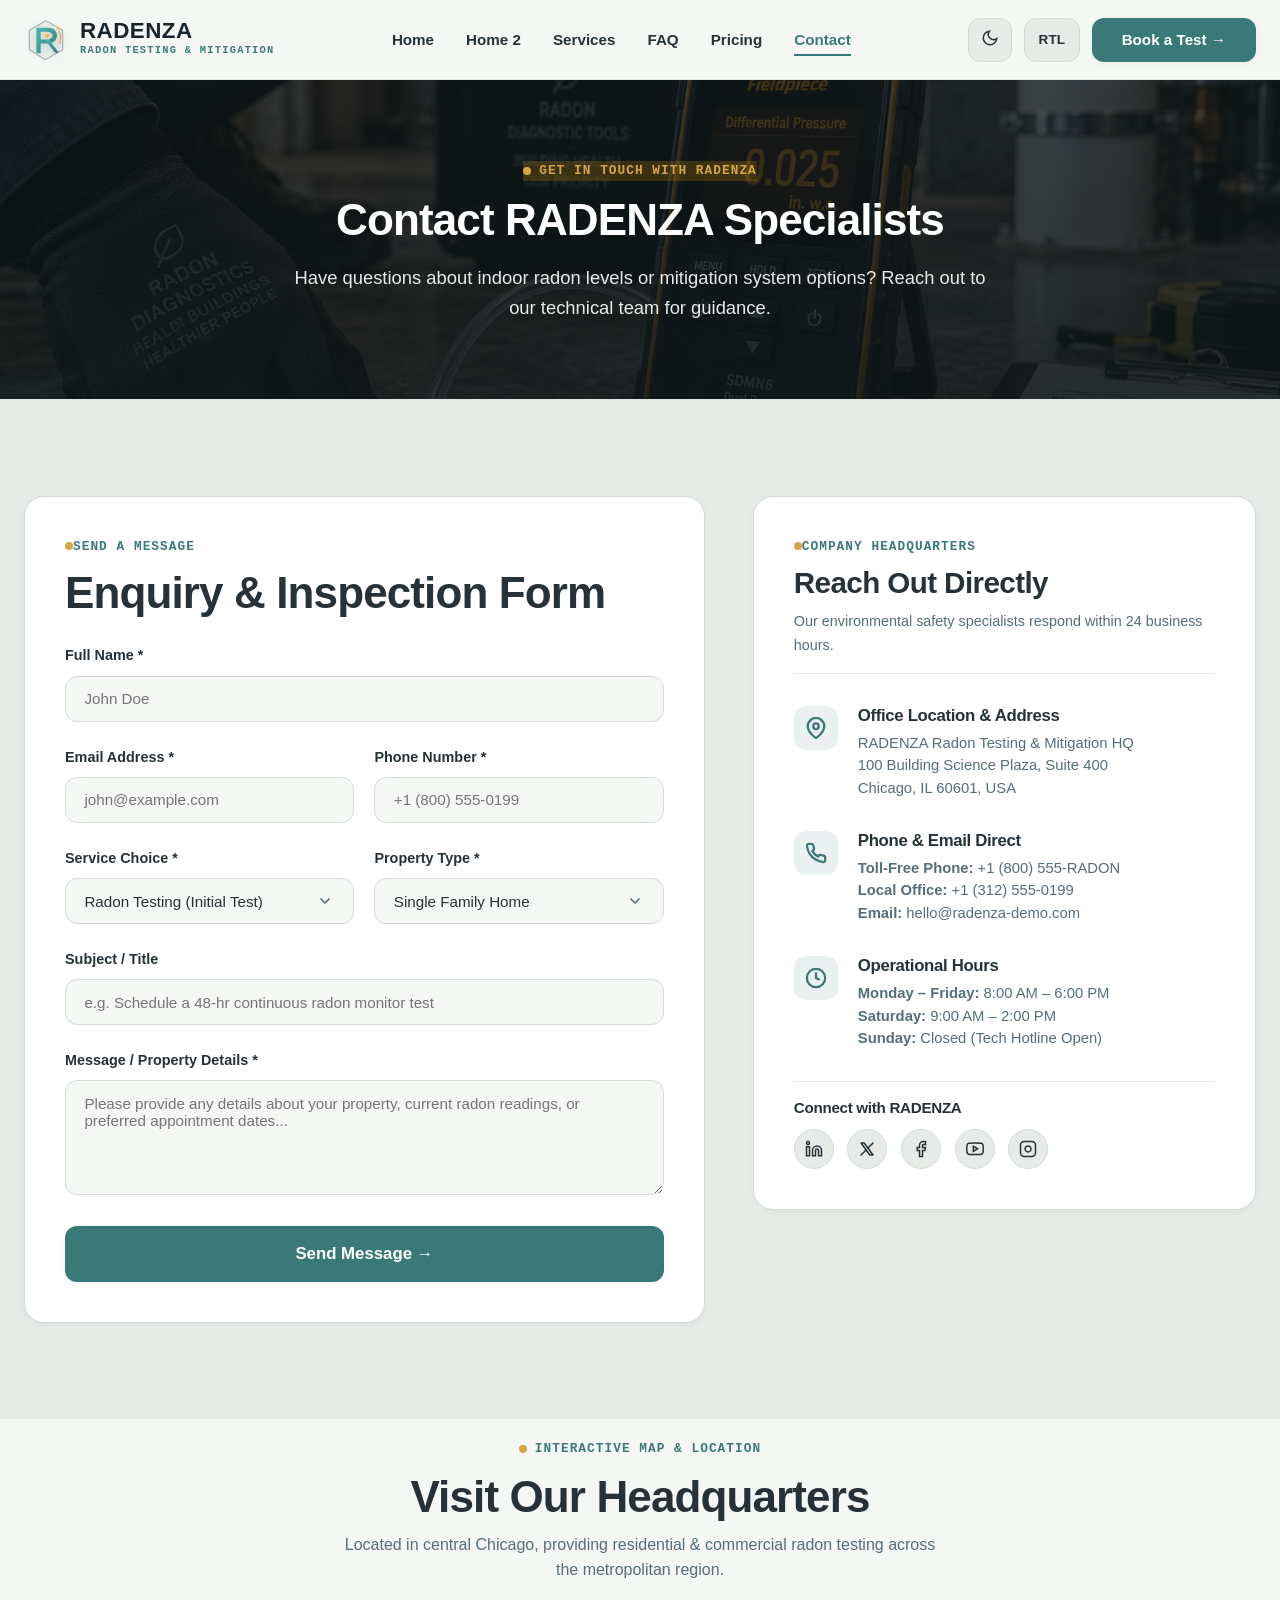
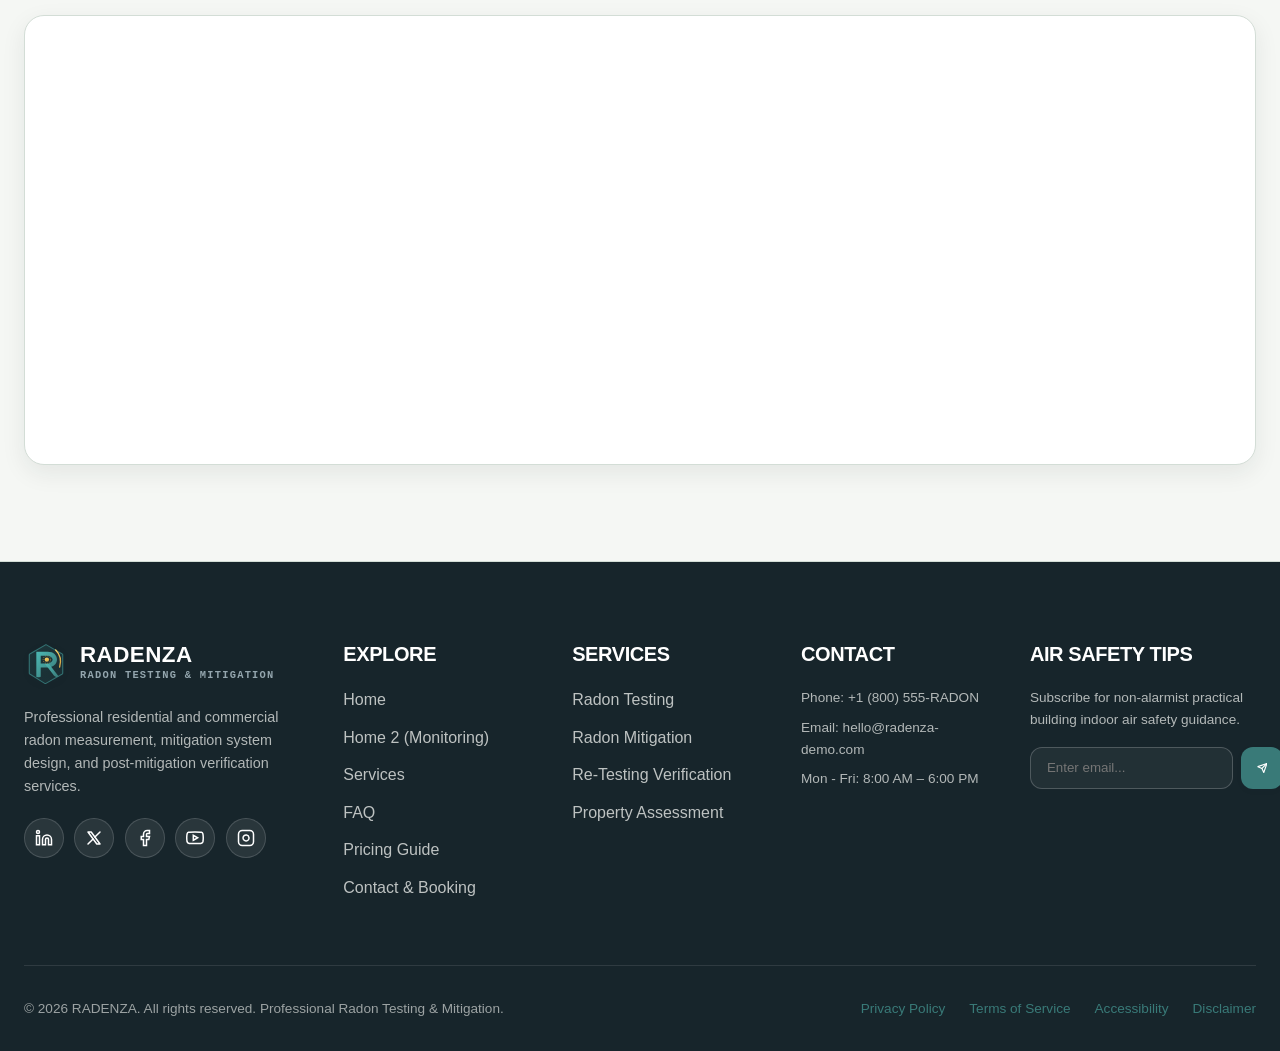
==== commit 0282a057: "1st commit" ====
--- a/contact.html
+++ b/contact.html
@@ -119,12 +119,12 @@
   <main id="mainContent">
 
     <!-- CONTACT HERO SECTION -->
-    <section class="page-hero-section">
+    <section class="page-hero-section" style="background: linear-gradient(rgba(16, 23, 25, 0.78), rgba(16, 23, 25, 0.88)), url('assets/images/contact-hero-bg.jpg') center/cover no-repeat; color: #FFFFFF;">
       <div class="container page-hero-container reveal-on-scroll">
-        <span class="mono-tag">GET IN TOUCH WITH RADENZA</span>
-        <h1 class="page-hero-title">Contact RADENZA Specialists</h1>
-        <p class="page-hero-subtitle">
-          Schedule a property safety consultation, request a mitigation system estimate, or speak directly with our certified radon team.
+        <span class="mono-tag" style="color: var(--brand-amber); background: rgba(230, 161, 0, 0.2);">GET IN TOUCH WITH RADENZA</span>
+        <h1 class="page-hero-title" style="color: #FFFFFF !important;">Contact RADENZA Specialists</h1>
+        <p class="page-hero-subtitle" style="color: rgba(255, 255, 255, 0.9) !important;">
+          Have questions about indoor radon levels or mitigation system options? Reach out to our technical team for guidance.
         </p>
       </div>
     </section>
@@ -244,8 +244,8 @@
                 <a href="#" class="social-icon-btn" aria-label="LinkedIn Profile" title="LinkedIn">
                   <svg width="18" height="18" viewBox="0 0 24 24" fill="none" stroke="currentColor" stroke-width="2"><path d="M16 8a6 6 0 0 1 6 6v7h-4v-7a2 2 0 0 0-2-2 2 2 0 0 0-2 2v7h-4v-7a6 6 0 0 1 6-6z"/><rect x="2" y="9" width="4" height="12"/><circle cx="4" cy="4" r="2"/></svg>
                 </a>
-                <a href="#" class="social-icon-btn" aria-label="Twitter / X Profile" title="Twitter / X">
-                  <svg width="18" height="18" viewBox="0 0 24 24" fill="none" stroke="currentColor" stroke-width="2"><path d="M23 3a10.9 10.9 0 0 1-3.14 1.53 4.48 4.48 0 0 0-7.86 3v1A10.66 10.66 0 0 1 3 4s-4 9 5 13a11.64 11.64 0 0 1-7 2c9 5 20 0 20-11.5a4.5 4.5 0 0 0-.08-.83A7.72 7.72 0 0 0 23 3z"/></svg>
+                <a href="#" class="social-icon-btn" aria-label="X Profile" title="X (Twitter)">
+                  <svg width="18" height="18" viewBox="0 0 24 24" fill="none" stroke="currentColor" stroke-width="2" stroke-linecap="round" stroke-linejoin="round"><path d="M4 4l11.733 16h4.267l-11.733 -16z"/><path d="M4 20l6.768 -6.768m2.46 -2.46l6.772 -6.772"/></svg>
                 </a>
                 <a href="#" class="social-icon-btn" aria-label="Facebook Page" title="Facebook">
                   <svg width="18" height="18" viewBox="0 0 24 24" fill="none" stroke="currentColor" stroke-width="2"><path d="M18 2h-3a5 5 0 0 0-5 5v3H7v4h3v8h4v-8h3l1-4h-4V7a1 1 0 0 1 1-1h3z"/></svg>
@@ -434,8 +434,8 @@
             <a href="#" class="social-icon-btn" aria-label="LinkedIn Profile" title="LinkedIn">
               <svg width="18" height="18" viewBox="0 0 24 24" fill="none" stroke="currentColor" stroke-width="2"><path d="M16 8a6 6 0 0 1 6 6v7h-4v-7a2 2 0 0 0-2-2 2 2 0 0 0-2 2v7h-4v-7a6 6 0 0 1 6-6z"/><rect x="2" y="9" width="4" height="12"/><circle cx="4" cy="4" r="2"/></svg>
             </a>
-            <a href="#" class="social-icon-btn" aria-label="Twitter / X Profile" title="Twitter / X">
-              <svg width="18" height="18" viewBox="0 0 24 24" fill="none" stroke="currentColor" stroke-width="2"><path d="M23 3a10.9 10.9 0 0 1-3.14 1.53 4.48 4.48 0 0 0-7.86 3v1A10.66 10.66 0 0 1 3 4s-4 9 5 13a11.64 11.64 0 0 1-7 2c9 5 20 0 20-11.5a4.5 4.5 0 0 0-.08-.83A7.72 7.72 0 0 0 23 3z"/></svg>
+            <a href="#" class="social-icon-btn" aria-label="X Profile" title="X (Twitter)">
+              <svg width="18" height="18" viewBox="0 0 24 24" fill="none" stroke="currentColor" stroke-width="2" stroke-linecap="round" stroke-linejoin="round"><path d="M4 4l11.733 16h4.267l-11.733 -16z"/><path d="M4 20l6.768 -6.768m2.46 -2.46l6.772 -6.772"/></svg>
             </a>
             <a href="#" class="social-icon-btn" aria-label="Facebook Page" title="Facebook">
               <svg width="18" height="18" viewBox="0 0 24 24" fill="none" stroke="currentColor" stroke-width="2"><path d="M18 2h-3a5 5 0 0 0-5 5v3H7v4h3v8h4v-8h3l1-4h-4V7a1 1 0 0 1 1-1h3z"/></svg>
@@ -483,7 +483,9 @@
           <p style="font-size: 0.85rem;">Subscribe for non-alarmist practical building indoor air safety guidance.</p>
           <form class="newsletter-form" onsubmit="event.preventDefault(); alert('Thank you for subscribing to Radenza educational updates.');">
             <input type="email" class="newsletter-input" placeholder="Enter email..." required>
-            <button type="submit" class="btn btn-primary" style="padding: 0.5rem 1rem;">Subscribe</button>
+            <button type="submit" class="btn btn-primary newsletter-btn" aria-label="Subscribe to newsletter" title="Subscribe">
+              <svg width="18" height="18" viewBox="0 0 24 24" fill="none" stroke="currentColor" stroke-width="2.5" stroke-linecap="round" stroke-linejoin="round"><line x1="22" y1="2" x2="11" y2="13"/><polygon points="22 2 15 22 11 13 2 9 22 2"/></svg>
+            </button>
           </form>
         </div>
       </div>
@@ -500,6 +502,10 @@
     </div>
   </footer>
 
+  <button id="backToTopBtn" style="position: fixed; bottom: 2rem; right: 2rem; width: 44px; height: 44px; border-radius: 50%; background: var(--brand-teal); color: #FFF; border: none; cursor: pointer; opacity: 0; pointer-events: none; transition: all 0.3s; z-index: 999; display: flex; align-items: center; justify-content: center;" aria-label="Back to top">
+    &uarr;
+  </button>
+
   <script src="assets/js/main.js"></script>
   <script src="assets/js/navigation.js"></script>
   <script src="assets/js/modal.js"></script>
--- a/assets/css/style.css
+++ b/assets/css/style.css
@@ -189,6 +189,11 @@
   transform: scaleX(-1);
 }
 
+[dir="rtl"] #backToTopBtn {
+  right: auto !important;
+  left: 2rem !important;
+}
+
 /* Accessibility Focus Ring */
 :focus-visible {
   outline: 3px solid var(--brand-amber);
@@ -460,6 +465,8 @@
   transition: all var(--transition-normal);
   border: 2px solid transparent;
   white-space: nowrap;
+  max-width: 100%;
+  box-sizing: border-box;
 }
 
 .btn-primary {
@@ -656,14 +663,14 @@
   font-family: var(--font-heading);
   font-size: 2.75rem;
   font-weight: 800;
-  color: var(--text-main);
+  color: #FFFFFF !important;
   margin: 0.75rem 0 1rem 0;
   line-height: 1.2;
 }
 
 .page-hero-subtitle {
   font-size: 1.15rem;
-  color: var(--text-muted);
+  color: rgba(255, 255, 255, 0.88) !important;
   max-width: 720px;
   margin: 0 auto;
   line-height: 1.6;
@@ -1299,6 +1306,27 @@
 [data-theme="dark"] select.form-control {
   background-image: url("data:image/svg+xml,%3Csvg xmlns='http://www.w3.org/2000/svg' width='16' height='16' viewBox='0 0 24 24' fill='none' stroke='%2394A6AE' stroke-width='2.5' stroke-linecap='round' stroke-linejoin='round'%3E%3Cpolyline points='6 9 12 15 18 9'%3E%3C/polyline%3E%3C/svg%3E");
 }
+
+/* Dark Theme Date Picker & Calendar Icon High-Contrast White Styling */
+[data-theme="dark"] input[type="date"],
+[data-theme="dark"] input[type="datetime-local"],
+[data-theme="dark"] input[type="time"] {
+  color-scheme: dark;
+}
+
+[data-theme="dark"] input[type="date"]::-webkit-calendar-picker-indicator,
+[data-theme="dark"] input[type="datetime-local"]::-webkit-calendar-picker-indicator,
+[data-theme="dark"] input[type="time"]::-webkit-calendar-picker-indicator {
+  filter: invert(1) brightness(2) !important;
+  cursor: pointer;
+  opacity: 0.95;
+}
+
+[data-theme="dark"] input[type="date"]::-webkit-calendar-picker-indicator:hover,
+[data-theme="dark"] input[type="datetime-local"]::-webkit-calendar-picker-indicator:hover,
+[data-theme="dark"] input[type="time"]::-webkit-calendar-picker-indicator:hover {
+  opacity: 1;
+}
 [dir="rtl"] select.form-control {
   background-position: left 1.25rem center;
   padding-right: 1.15rem;
@@ -1454,6 +1482,22 @@
   border-color: var(--brand-teal);
 }
 
+.newsletter-btn {
+  padding: 0 0.85rem !important;
+  height: 42px !important;
+  width: 42px !important;
+  min-width: 42px !important;
+  display: inline-flex !important;
+  align-items: center !important;
+  justify-content: center !important;
+  border-radius: var(--radius-md) !important;
+  flex-shrink: 0 !important;
+}
+
+[dir="rtl"] .newsletter-btn svg {
+  transform: scaleX(-1);
+}
+
 .site-footer .social-icon-btn {
   background-color: rgba(255, 255, 255, 0.08);
   border: 1px solid rgba(255, 255, 255, 0.15);
@@ -2137,6 +2181,45 @@
   transform: translateX(0) !important;
 }
 
+/* RTL Mode Overrides — Standard Operating Procedure Vertical Timeline */
+[dir="rtl"] .timeline-step-item:nth-child(odd) {
+  left: auto;
+  right: 0;
+  text-align: right;
+}
+
+[dir="rtl"] .timeline-step-item:nth-child(even) {
+  left: auto;
+  right: 50%;
+  text-align: left;
+}
+
+[dir="rtl"] .timeline-step-item:nth-child(odd) .timeline-step-dot {
+  left: -10px;
+  right: auto;
+}
+
+[dir="rtl"] .timeline-step-item:nth-child(even) .timeline-step-dot {
+  right: -10px;
+  left: auto;
+}
+
+[dir="rtl"] .timeline-step-item:nth-child(odd) .step-header {
+  justify-content: flex-start;
+}
+
+[dir="rtl"] .timeline-step-item:nth-child(even) .step-header {
+  justify-content: flex-end;
+}
+
+[dir="rtl"] .timeline-step-item:nth-child(odd).reveal-on-scroll {
+  transform: translateX(40px);
+}
+
+[dir="rtl"] .timeline-step-item:nth-child(even).reveal-on-scroll {
+  transform: translateX(-40px);
+}
+
 /* TESTIMONIALS SECTION (HOME 1) */
 .testimonial-grid {
   display: grid;
@@ -2297,15 +2380,78 @@
   .pricing-grid {
     grid-template-columns: 1fr;
   }
-  .nav-links, .nav-actions .btn, .nav-actions .theme-toggle-btn, .nav-actions .rtl-toggle-btn {
-    display: none;
+  .nav-links,
+  .nav-actions .btn,
+  .nav-actions .theme-toggle-btn,
+  .nav-actions .rtl-toggle-btn {
+    display: none !important;
   }
   .hamburger-btn {
-    display: flex;
+    display: flex !important;
   }
 }
 
 @media (max-width: 768px) {
+  /* MOBILE BUTTON OVERFLOW PREVENTION */
+  .btn:not(.newsletter-btn):not(.social-icon-btn):not(.theme-toggle-btn):not(.rtl-toggle-btn):not(.hamburger-btn) {
+    max-width: 100% !important;
+    white-space: normal !important;
+    text-align: center !important;
+    box-sizing: border-box !important;
+    word-break: break-word !important;
+    padding: 0.75rem 1.15rem !important;
+    font-size: 0.875rem !important;
+    line-height: 1.35 !important;
+  }
+
+  /* MOBILE HEADER OPTIMIZATION (LOGO LEFT, HAMBURGER RIGHT) */
+  .site-header {
+    height: 64px !important;
+  }
+
+  .nav-container {
+    padding-left: 1rem !important;
+    padding-right: 1rem !important;
+    justify-content: space-between !important;
+  }
+
+  .brand-logo {
+    gap: 0.6rem !important;
+    align-items: center !important;
+  }
+
+  .logo-svg {
+    width: 36px !important;
+    height: 36px !important;
+    flex-shrink: 0 !important;
+  }
+
+  .brand-name {
+    font-size: 1.2rem !important;
+    line-height: 1 !important;
+    white-space: nowrap !important;
+  }
+
+  .brand-desc {
+    font-size: 0.58rem !important;
+    letter-spacing: 0.08em !important;
+    white-space: nowrap !important;
+    display: block !important;
+  }
+
+  .hamburger-btn {
+    display: flex !important;
+    width: 40px !important;
+    height: 40px !important;
+    align-items: center !important;
+    justify-content: center !important;
+    flex-shrink: 0 !important;
+  }
+
+  .hamburger-btn svg {
+    width: 22px !important;
+    height: 22px !important;
+  }
   .vertical-timeline::before {
     left: 20px;
   }
@@ -2330,6 +2476,28 @@
     align-items: flex-start !important;
     justify-content: flex-start !important;
     gap: 0.35rem !important;
+  }
+
+  /* Mobile Timeline RTL Overrides */
+  [dir="rtl"] .vertical-timeline::before {
+    right: 20px !important;
+    left: auto !important;
+  }
+  [dir="rtl"] .timeline-step-item {
+    width: 100% !important;
+    padding-right: 50px !important;
+    padding-left: 15px !important;
+  }
+  [dir="rtl"] .timeline-step-item:nth-child(odd),
+  [dir="rtl"] .timeline-step-item:nth-child(even) {
+    right: 0 !important;
+    left: auto !important;
+    text-align: right !important;
+  }
+  [dir="rtl"] .timeline-step-item:nth-child(odd) .timeline-step-dot,
+  [dir="rtl"] .timeline-step-item:nth-child(even) .timeline-step-dot {
+    right: 10px !important;
+    left: auto !important;
   }
   .step-tag {
     display: inline-block !important;
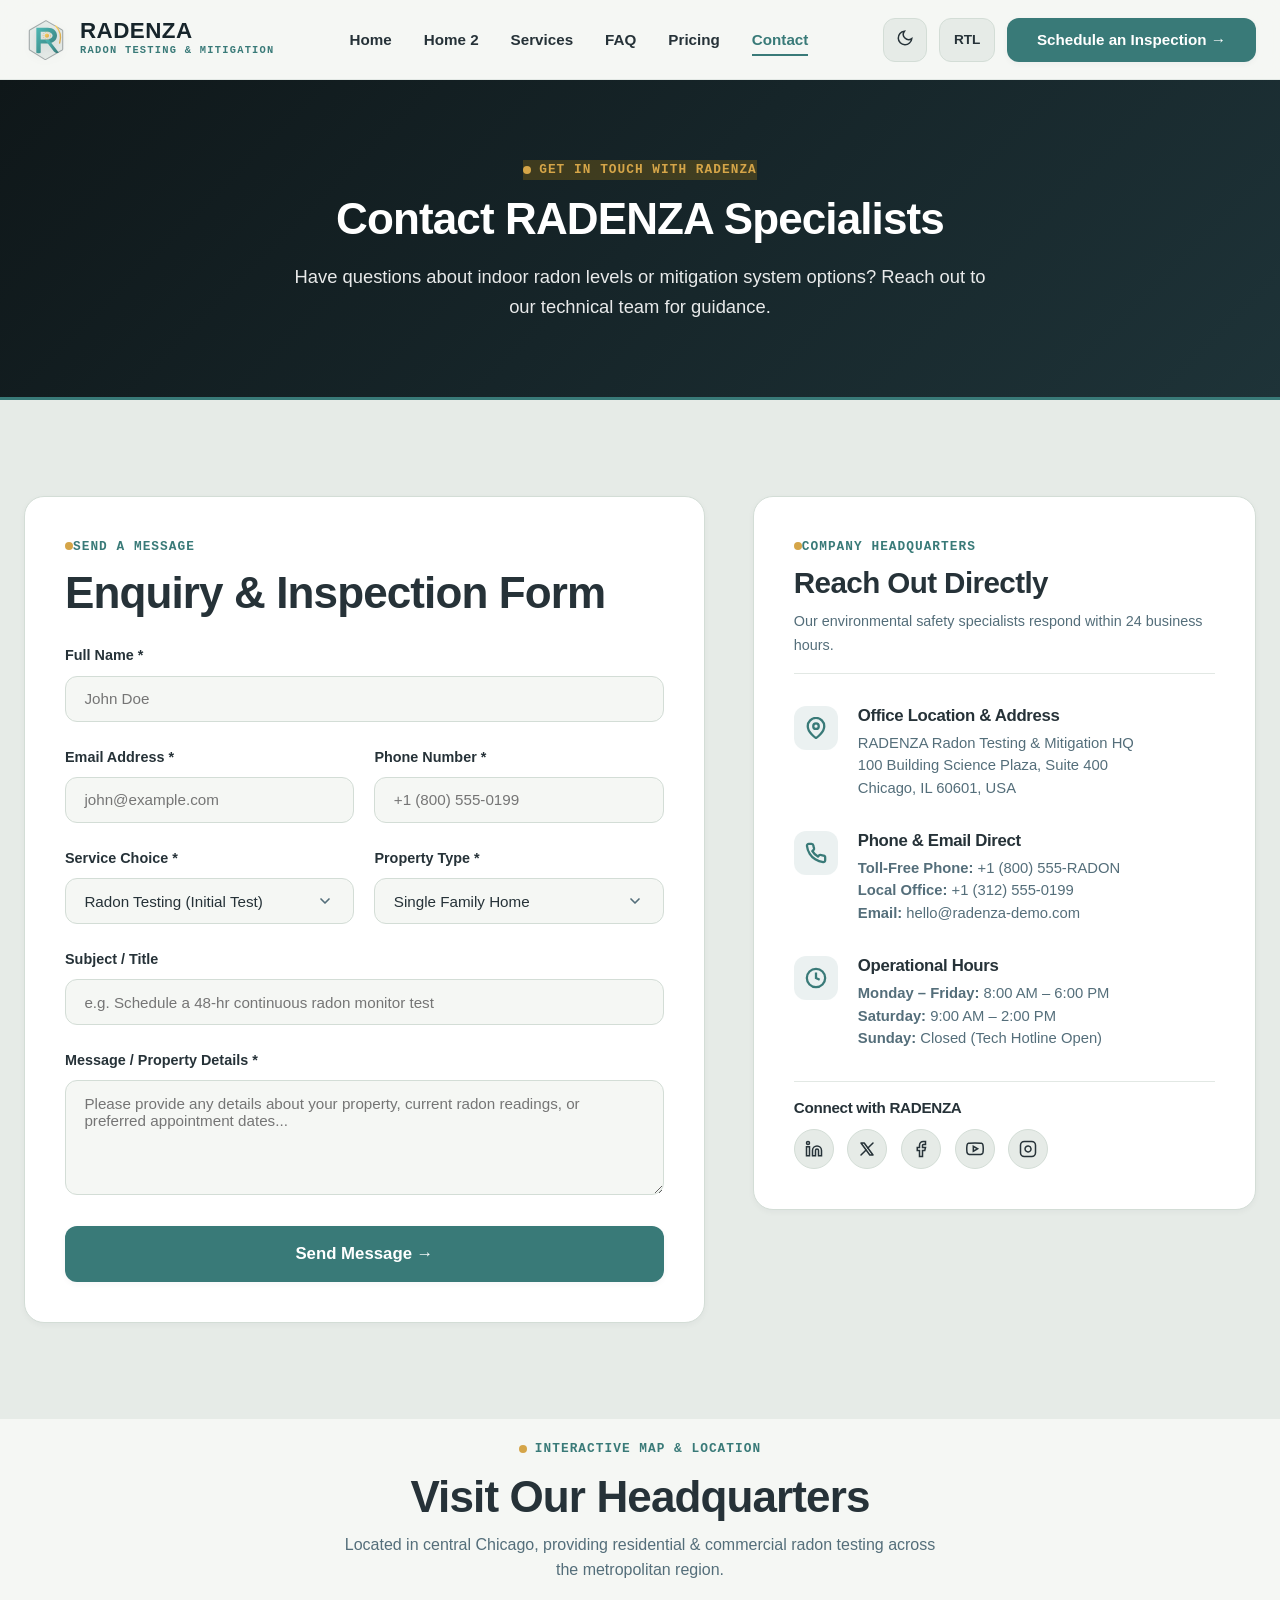
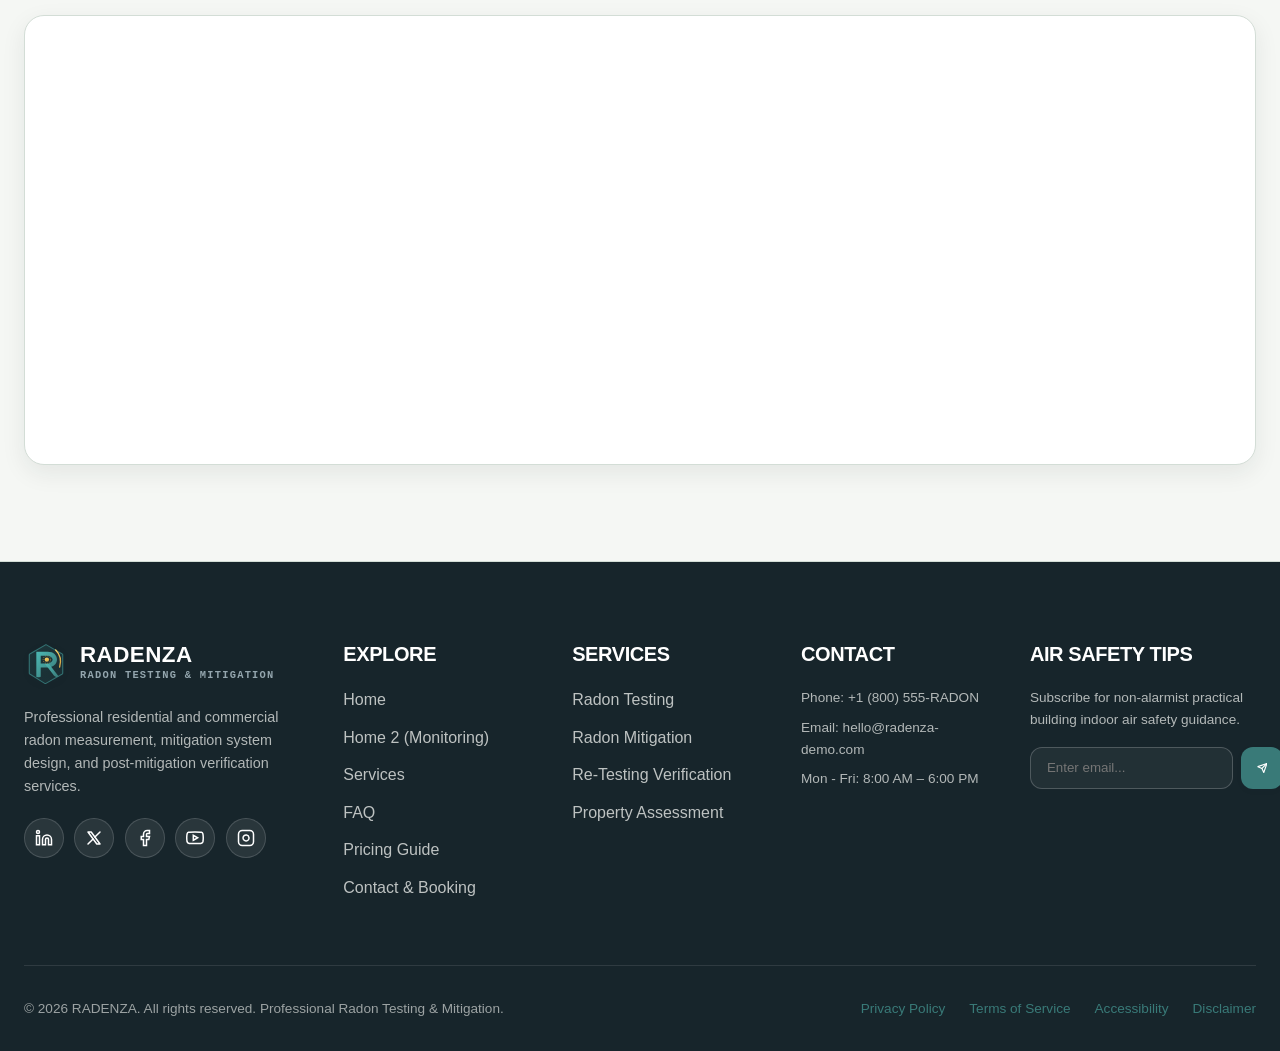
==== commit 32904520: "3rtd comitt" ====
--- a/contact.html
+++ b/contact.html
@@ -74,7 +74,7 @@
       <div class="nav-actions">
         <button class="theme-toggle-btn" aria-label="Toggle dark mode"><span class="theme-icon"><svg width="18" height="18" viewBox="0 0 24 24" fill="none" stroke="currentColor" stroke-width="2"><path d="M21 12.79A9 9 0 1 1 11.21 3 7 7 0 0 0 21 12.79z"/></svg></span></button>
         <button class="rtl-toggle-btn" aria-label="Toggle RTL layout"><span class="rtl-label">RTL</span></button>
-        <button class="btn btn-primary" data-modal-target="testingModal">Book a Test &rarr;</button>
+        <button class="btn btn-primary" data-modal-target="testingModal">Schedule an Inspection &rarr;</button>
         <button class="hamburger-btn" id="hamburgerBtn" aria-label="Open mobile menu" aria-expanded="false">
           <svg width="24" height="24" viewBox="0 0 24 24" fill="none" stroke="currentColor" stroke-width="2.5"><line x1="3" y1="6" x2="21" y2="6"/><line x1="3" y1="12" x2="21" y2="12"/><line x1="3" y1="18" x2="21" y2="18"/></svg>
         </button>
@@ -111,7 +111,7 @@
             <span class="rtl-label">RTL</span>
           </button>
         </div>
-        <button class="btn btn-primary" data-modal-target="testingModal" style="width: 100%;">Book a Test &rarr;</button>
+        <button class="btn btn-primary" data-modal-target="testingModal" style="width: 100%;">Schedule an Inspection &rarr;</button>
       </div>
     </div>
   </div>
@@ -119,7 +119,7 @@
   <main id="mainContent">
 
     <!-- CONTACT HERO SECTION -->
-    <section class="page-hero-section" style="background: linear-gradient(rgba(16, 23, 25, 0.78), rgba(16, 23, 25, 0.88)), url('assets/images/contact-hero-bg.jpg') center/cover no-repeat; color: #FFFFFF;">
+    <section class="page-hero-section" style="background: linear-gradient(135deg, #0F1719 0%, #162529 50%, #1E3338 100%); border-bottom: 3px solid var(--brand-teal); color: #FFFFFF;">
       <div class="container page-hero-container reveal-on-scroll">
         <span class="mono-tag" style="color: var(--brand-amber); background: rgba(230, 161, 0, 0.2);">GET IN TOUCH WITH RADENZA</span>
         <h1 class="page-hero-title" style="color: #FFFFFF !important;">Contact RADENZA Specialists</h1>
--- a/assets/css/style.css
+++ b/assets/css/style.css
@@ -57,6 +57,7 @@
 
 /* Dark Theme Overrides */
 [data-theme="dark"] {
+  color-scheme: dark !important;
   --bg-primary: #101719;        /* Near Black */
   --bg-secondary: #17252B;      /* Deep Slate */
   --bg-surface: #1E2E35;        /* Dark Surface */
@@ -638,10 +639,11 @@
   align-items: center;
   justify-content: center;
   padding: 0 1.5rem;
-  background: linear-gradient(180deg, var(--bg-surface) 0%, var(--bg-primary) 100%);
-  border-bottom: 1px solid var(--border-subtle);
+  background: linear-gradient(135deg, #0F1719 0%, #162529 50%, #1E3338 100%);
+  border-bottom: 3px solid var(--brand-teal);
   position: relative;
   box-sizing: border-box;
+  color: #FFFFFF;
 }
 
 @media (max-width: 768px) {
@@ -913,8 +915,18 @@
   font-weight: 700;
   color: var(--brand-teal);
   background-color: var(--brand-teal-subtle);
-  padding: 0.35rem 0.75rem;
+  padding: 0.35rem 0.5rem;
   border-radius: var(--radius-sm);
+  white-space: nowrap;
+  flex: 0 0 110px;
+  width: 110px;
+  min-width: 110px;
+  display: inline-flex;
+  align-items: center;
+  justify-content: center;
+  text-align: center;
+  box-sizing: border-box;
+  margin-top: 0.1rem;
 }
 
 .disclaimer-box {
@@ -1307,25 +1319,43 @@
   background-image: url("data:image/svg+xml,%3Csvg xmlns='http://www.w3.org/2000/svg' width='16' height='16' viewBox='0 0 24 24' fill='none' stroke='%2394A6AE' stroke-width='2.5' stroke-linecap='round' stroke-linejoin='round'%3E%3Cpolyline points='6 9 12 15 18 9'%3E%3C/polyline%3E%3C/svg%3E");
 }
 
-/* Dark Theme Date Picker & Calendar Icon High-Contrast White Styling */
+/* DARK MODE CALENDAR PICKER ICON WHITE CONTRAST FIX */
 [data-theme="dark"] input[type="date"],
 [data-theme="dark"] input[type="datetime-local"],
-[data-theme="dark"] input[type="time"] {
-  color-scheme: dark;
-}
-
+[data-theme="dark"] input[type="time"],
+[data-theme="dark"] .modal-overlay input[type="date"],
+[data-theme="dark"] .modal-dialog input[type="date"],
+[data-theme="dark"] .form-control[type="date"] {
+  color-scheme: dark !important;
+  color: #FFFFFF !important;
+}
+
+/* Custom 100% Pure White SVG Vector Calendar Icon for Dark Theme */
 [data-theme="dark"] input[type="date"]::-webkit-calendar-picker-indicator,
 [data-theme="dark"] input[type="datetime-local"]::-webkit-calendar-picker-indicator,
-[data-theme="dark"] input[type="time"]::-webkit-calendar-picker-indicator {
-  filter: invert(1) brightness(2) !important;
-  cursor: pointer;
-  opacity: 0.95;
+[data-theme="dark"] input[type="time"]::-webkit-calendar-picker-indicator,
+[data-theme="dark"] .modal-overlay input[type="date"]::-webkit-calendar-picker-indicator,
+[data-theme="dark"] .modal-dialog input[type="date"]::-webkit-calendar-picker-indicator,
+[data-theme="dark"] .form-control[type="date"]::-webkit-calendar-picker-indicator,
+[data-theme="dark"] .form-control::-webkit-calendar-picker-indicator {
+  background: transparent !important;
+  background-image: url("data:image/svg+xml,%3Csvg xmlns='http://www.w3.org/2000/svg' width='20' height='20' viewBox='0 0 24 24' fill='none' stroke='%23FFFFFF' stroke-width='2.2' stroke-linecap='round' stroke-linejoin='round'%3E%3Crect x='3' y='4' width='18' height='18' rx='2' ry='2'%3E%3C/rect%3E%3Cline x1='16' y1='2' x2='16' y2='6'%3E%3C/line%3E%3Cline x1='8' y1='2' x2='8' y2='6'%3E%3C/line%3E%3Cline x1='3' y1='10' x2='21' y2='10'%3E%3C/line%3E%3C/svg%3E") !important;
+  background-repeat: no-repeat !important;
+  background-position: center !important;
+  background-size: 18px 18px !important;
+  filter: none !important;
+  -webkit-filter: none !important;
+  width: 22px !important;
+  height: 22px !important;
+  opacity: 1 !important;
+  cursor: pointer !important;
 }
 
 [data-theme="dark"] input[type="date"]::-webkit-calendar-picker-indicator:hover,
 [data-theme="dark"] input[type="datetime-local"]::-webkit-calendar-picker-indicator:hover,
-[data-theme="dark"] input[type="time"]::-webkit-calendar-picker-indicator:hover {
-  opacity: 1;
+[data-theme="dark"] input[type="time"]::-webkit-calendar-picker-indicator:hover,
+[data-theme="dark"] .modal-dialog input[type="date"]::-webkit-calendar-picker-indicator:hover {
+  opacity: 0.85 !important;
 }
 [dir="rtl"] select.form-control {
   background-position: left 1.25rem center;
@@ -2510,8 +2540,13 @@
     padding: 1.25rem !important;
   }
   .marker-badge {
-    display: inline-block !important;
+    display: inline-flex !important;
+    width: auto !important;
+    min-width: 0 !important;
+    flex: 0 0 auto !important;
     margin-bottom: 0.15rem !important;
+    margin-top: 0 !important;
+    white-space: nowrap !important;
   }
   .timeline-step-item:nth-child(odd).reveal-on-scroll,
   .timeline-step-item:nth-child(even).reveal-on-scroll {
@@ -2943,8 +2978,11 @@
 /* SSD Architecture image */
 .ssd-arch-img {
   width: 100%;
-  height: 460px;
-  object-fit: cover;
+  height: auto;
+  max-height: 520px;
+  object-fit: contain;
+  background-color: var(--bg-surface);
+  border: 1px solid var(--border-color);
   border-radius: var(--radius-lg);
   box-shadow: var(--shadow-xl);
   display: block;
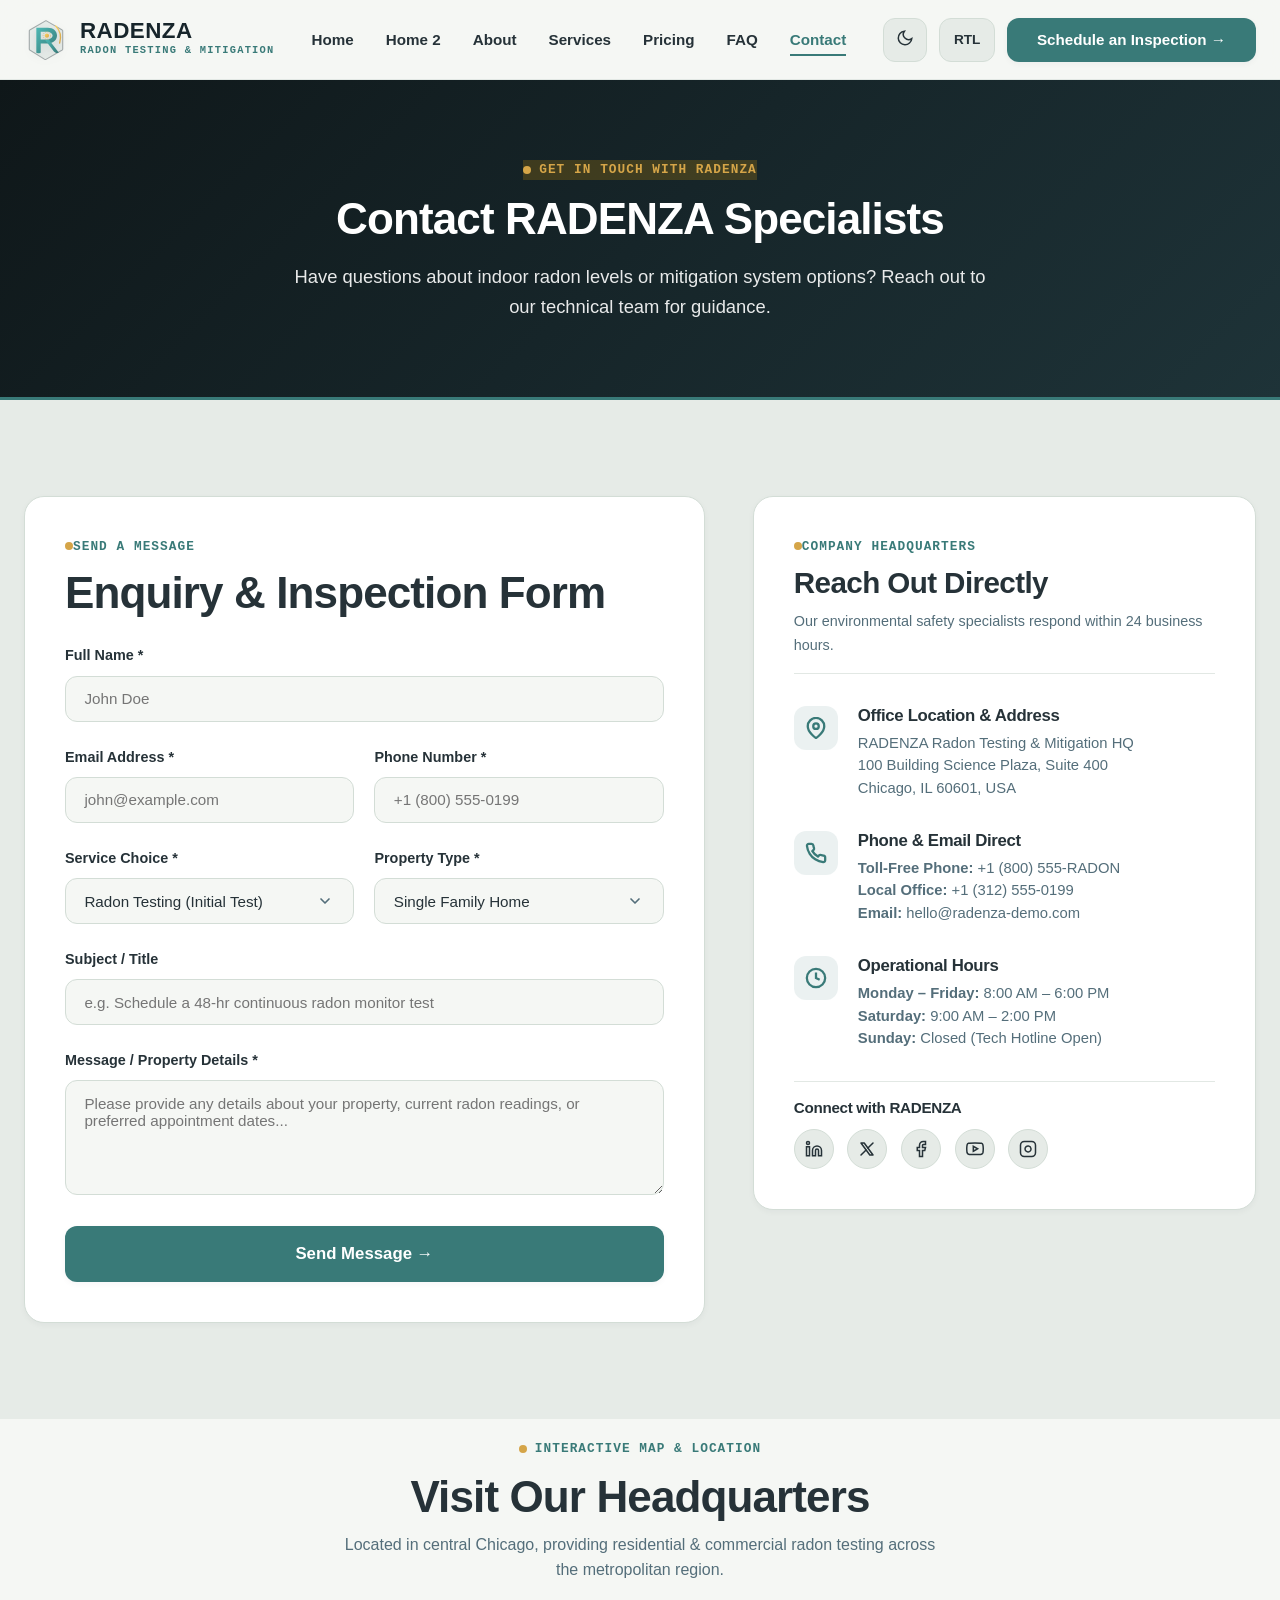
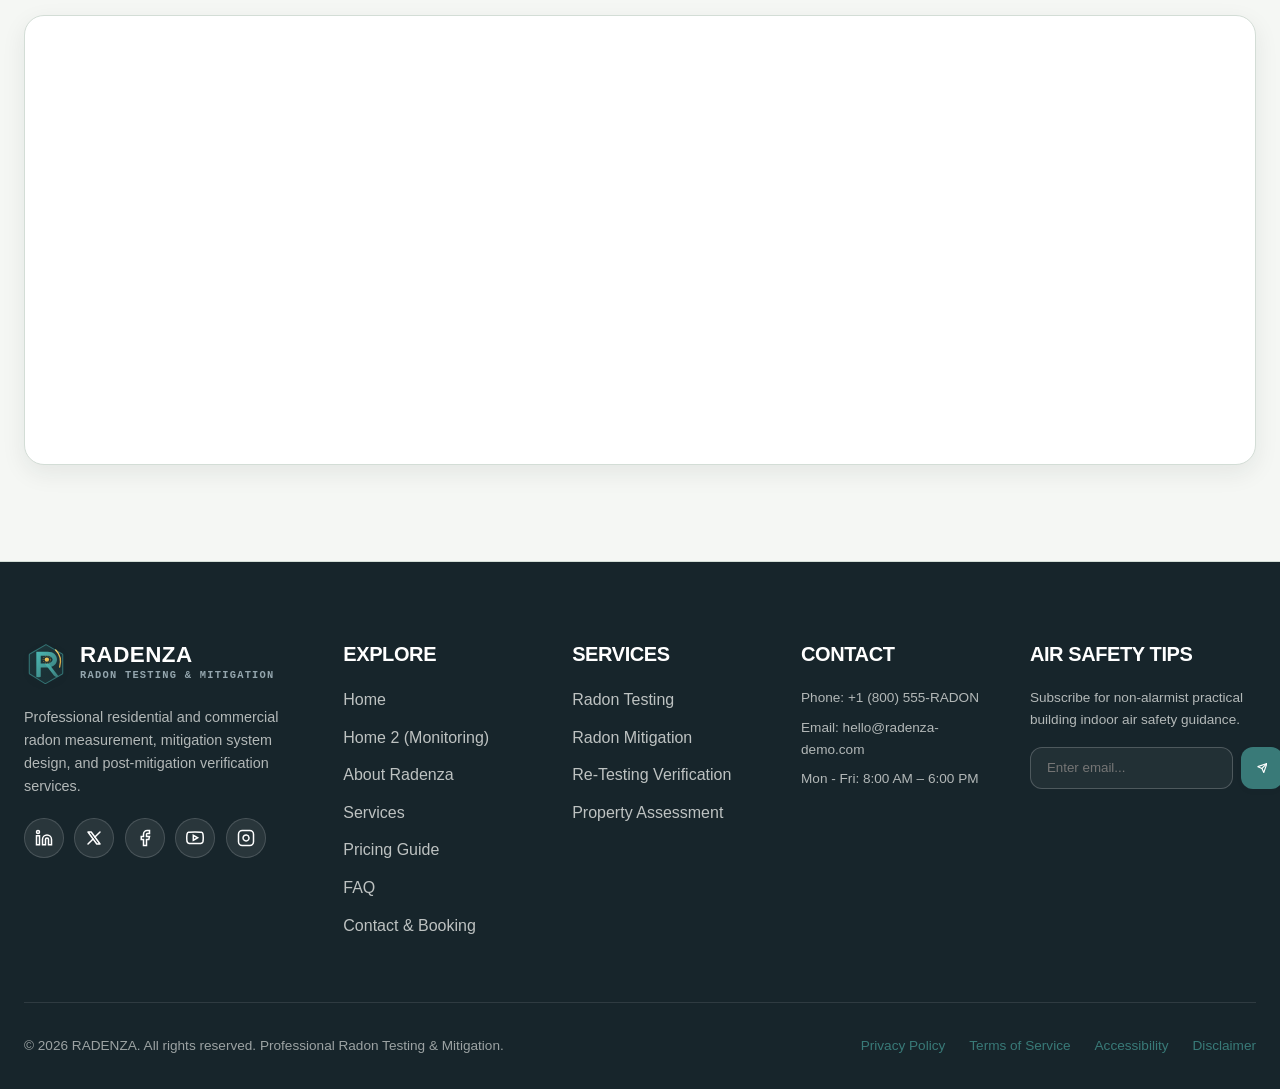
==== commit 3a8ac100: "4th commit" ====
--- a/contact.html
+++ b/contact.html
@@ -64,10 +64,11 @@
         <ul class="nav-links">
           <li><a href="index.html" class="nav-link">Home</a></li>
           <li><a href="index2.html" class="nav-link">Home 2</a></li>
+          <li><a href="about.html" class="nav-link">About</a></li>
           <li><a href="services.html" class="nav-link">Services</a></li>
+          <li><a href="pricing.html" class="nav-link">Pricing</a></li>
           <li><a href="faq.html" class="nav-link">FAQ</a></li>
-          <li><a href="pricing.html" class="nav-link">Pricing</a></li>
-          <li><a href="contact.html" class="nav-link">Contact</a></li>
+          <li><a href="contact.html" class="nav-link active">Contact</a></li>
         </ul>
       </nav>
 
@@ -95,10 +96,11 @@
       <ul class="drawer-nav-links">
         <li><a href="index.html" class="drawer-nav-link">Home</a></li>
         <li><a href="index2.html" class="drawer-nav-link">Home 2</a></li>
+        <li><a href="about.html" class="drawer-nav-link">About</a></li>
         <li><a href="services.html" class="drawer-nav-link">Services</a></li>
+        <li><a href="pricing.html" class="drawer-nav-link">Pricing</a></li>
         <li><a href="faq.html" class="drawer-nav-link">FAQ</a></li>
-        <li><a href="pricing.html" class="drawer-nav-link">Pricing</a></li>
-        <li><a href="contact.html" class="drawer-nav-link">Contact</a></li>
+        <li><a href="contact.html" class="drawer-nav-link active">Contact</a></li>
       </ul>
       <div class="drawer-actions">
         <div class="drawer-controls">
@@ -454,9 +456,10 @@
           <ul class="footer-links">
             <li><a href="index.html">Home</a></li>
             <li><a href="index2.html">Home 2 (Monitoring)</a></li>
+            <li><a href="about.html">About Radenza</a></li>
             <li><a href="services.html">Services</a></li>
+            <li><a href="pricing.html">Pricing Guide</a></li>
             <li><a href="faq.html">FAQ</a></li>
-            <li><a href="pricing.html">Pricing Guide</a></li>
             <li><a href="contact.html">Contact &amp; Booking</a></li>
           </ul>
         </div>
--- a/assets/css/style.css
+++ b/assets/css/style.css
@@ -649,8 +649,8 @@
 @media (max-width: 768px) {
   .page-hero-section {
     height: auto;
-    min-height: 260px;
-    padding: 2.5rem 1rem;
+    min-height: 240px;
+    padding: 2.25rem 1rem;
   }
 }
 
@@ -668,6 +668,39 @@
   color: #FFFFFF !important;
   margin: 0.75rem 0 1rem 0;
   line-height: 1.2;
+  word-break: normal !important;
+  overflow-wrap: break-word;
+  hyphens: none;
+}
+
+.hero-title-nowrap {
+  display: inline-block;
+  white-space: nowrap;
+}
+
+@media (max-width: 768px) {
+  .page-hero-title {
+    font-size: 2rem;
+    line-height: 1.22;
+  }
+  .page-hero-subtitle {
+    font-size: 1rem;
+    line-height: 1.55;
+  }
+}
+
+@media (max-width: 480px) {
+  .page-hero-title {
+    font-size: 1.55rem;
+    line-height: 1.25;
+  }
+}
+
+@media (max-width: 360px) {
+  .page-hero-title {
+    font-size: 1.45rem;
+    line-height: 1.25;
+  }
 }
 
 .page-hero-subtitle {
@@ -3510,8 +3543,1291 @@
   }
 }
 
-
-
-
-
-
+/* ============================================================
+   ABOUT PAGE DESIGN SYSTEM EXTENSIONS
+   Story, Timeline, Expertise, Values, Team, Tabs, Certs, FAQ
+   ============================================================ */
+
+/* About Hero Quick Stat Bar */
+.about-hero-stats-bar {
+  display: grid;
+  grid-template-columns: repeat(4, 1fr);
+  gap: 1.25rem;
+  margin-top: 2.25rem;
+  padding: 1.25rem;
+  background: rgba(255, 255, 255, 0.06);
+  border: 1px solid rgba(255, 255, 255, 0.12);
+  border-radius: var(--radius-md);
+  backdrop-filter: blur(10px);
+  -webkit-backdrop-filter: blur(10px);
+}
+
+.about-hero-stat-item {
+  text-align: center;
+  padding: 0.5rem;
+}
+
+.about-hero-stat-num {
+  font-family: var(--font-heading);
+  font-size: 2.1rem;
+  font-weight: 800;
+  color: var(--brand-amber);
+  line-height: 1.1;
+  display: block;
+}
+
+.about-hero-stat-label {
+  font-family: var(--font-mono);
+  font-size: 0.75rem;
+  color: rgba(255, 255, 255, 0.8);
+  letter-spacing: 0.05em;
+  text-transform: uppercase;
+  margin-top: 0.25rem;
+  display: block;
+}
+
+@media (max-width: 768px) {
+  .about-hero-stats-bar {
+    grid-template-columns: repeat(2, 1fr);
+    gap: 1rem;
+    margin-top: 1.5rem;
+    padding: 1rem;
+  }
+  .about-hero-stat-num {
+    font-size: 1.6rem;
+  }
+}
+
+@media (max-width: 480px) {
+  .about-hero-stats-bar {
+    grid-template-columns: 1fr;
+  }
+}
+
+/* Story Section & Split Grid */
+.about-story-grid {
+  display: grid;
+  grid-template-columns: 1.15fr 0.85fr;
+  gap: 3.5rem;
+  align-items: stretch; /* Both columns match height exactly */
+}
+
+.about-story-img-col {
+  display: flex;
+  flex-direction: column;
+  height: 100%;
+}
+
+.about-story-img-wrap {
+  position: relative;
+  border-radius: var(--radius-lg);
+  overflow: hidden;
+  box-shadow: var(--shadow-lg);
+  border: 1px solid var(--border-color);
+  background-color: var(--bg-surface);
+  height: 100%;
+  min-height: 420px;
+  display: flex;
+}
+
+.about-story-img {
+  width: 100%;
+  height: 100%;
+  min-height: 420px;
+  object-fit: cover;
+  display: block;
+  transition: transform 0.5s cubic-bezier(0.16, 1, 0.3, 1);
+}
+
+.about-story-img-wrap:hover .about-story-img {
+  transform: scale(1.03);
+}
+
+.about-story-badge {
+  position: absolute;
+  bottom: 1.25rem;
+  left: 1.25rem;
+  right: 1.25rem;
+  background: rgba(23, 37, 43, 0.92);
+  border: 1px solid rgba(77, 150, 148, 0.35);
+  border-radius: var(--radius-md);
+  padding: 0.9rem 1.25rem;
+  color: #FFFFFF;
+  backdrop-filter: blur(12px);
+  -webkit-backdrop-filter: blur(12px);
+  display: flex;
+  align-items: center;
+  gap: 1rem;
+}
+
+[dir="rtl"] .about-story-badge {
+  left: 1.25rem;
+  right: 1.25rem;
+}
+
+.about-story-quote {
+  margin: 1.25rem 0;
+  padding: 1rem 1.25rem;
+  border-left: 4px solid var(--brand-teal);
+  background: var(--bg-surface);
+  border-radius: 0 var(--radius-md) var(--radius-md) 0;
+  box-shadow: var(--shadow-sm);
+  font-style: italic;
+  color: var(--text-main);
+  font-size: 0.98rem;
+  line-height: 1.55;
+}
+
+[dir="rtl"] .about-story-quote {
+  border-left: none;
+  border-right: 4px solid var(--brand-teal);
+  border-radius: var(--radius-md) 0 0 var(--radius-md);
+}
+
+@media (max-width: 900px) {
+  .about-story-grid {
+    grid-template-columns: 1fr;
+    gap: 2.25rem;
+  }
+  .about-story-img-wrap,
+  .about-story-img {
+    height: 360px;
+    min-height: auto;
+  }
+}
+
+/* Interactive Milestone Timeline */
+.about-timeline-section {
+  position: relative;
+  margin-top: 4rem;
+}
+
+.timeline-track {
+  position: relative;
+  padding: 2rem 0;
+}
+
+.timeline-track::before {
+  content: '';
+  position: absolute;
+  top: 0;
+  bottom: 0;
+  left: 50%;
+  width: 3px;
+  background: linear-gradient(180deg, var(--brand-teal) 0%, var(--brand-amber) 100%);
+  transform: translateX(-50%);
+  border-radius: 4px;
+}
+
+.timeline-item {
+  position: relative;
+  display: grid;
+  grid-template-columns: 1fr 1fr;
+  gap: 3rem;
+  margin-bottom: 2.75rem;
+  align-items: center;
+}
+
+.timeline-item:last-child {
+  margin-bottom: 0;
+}
+
+.timeline-item-left {
+  text-align: right;
+  padding-right: 1.5rem;
+}
+
+[dir="rtl"] .timeline-item-left {
+  text-align: left;
+  padding-right: 0;
+  padding-left: 1.5rem;
+}
+
+.timeline-item-right {
+  text-align: left;
+  padding-left: 1.5rem;
+}
+
+[dir="rtl"] .timeline-item-right {
+  text-align: right;
+  padding-left: 0;
+  padding-right: 1.5rem;
+}
+
+.timeline-marker-dot {
+  position: absolute;
+  top: 50%;
+  left: 50%;
+  width: 22px;
+  height: 22px;
+  background-color: var(--bg-surface);
+  border: 4px solid var(--brand-teal);
+  border-radius: 50%;
+  transform: translate(-50%, -50%);
+  z-index: 2;
+  box-shadow: 0 0 0 5px var(--brand-teal-subtle);
+  transition: transform 0.3s ease, border-color 0.3s ease;
+}
+
+.timeline-item:hover .timeline-marker-dot {
+  transform: translate(-50%, -50%) scale(1.25);
+  border-color: var(--brand-amber);
+  box-shadow: 0 0 0 7px var(--brand-amber-subtle);
+}
+
+.timeline-card {
+  background: var(--bg-surface);
+  border: 1px solid var(--border-color);
+  border-radius: var(--radius-md);
+  padding: 1.5rem;
+  box-shadow: var(--shadow-sm);
+  transition: transform var(--transition-normal), box-shadow var(--transition-normal), border-color var(--transition-normal);
+}
+
+.timeline-card:hover {
+  transform: translateY(-4px);
+  box-shadow: var(--shadow-md);
+  border-color: var(--brand-teal);
+}
+
+.timeline-year-pill {
+  display: inline-block;
+  font-family: var(--font-mono);
+  font-size: 0.8rem;
+  font-weight: 700;
+  color: var(--brand-amber);
+  background: var(--brand-amber-subtle);
+  padding: 0.25rem 0.75rem;
+  border-radius: var(--radius-full);
+  margin-bottom: 0.5rem;
+}
+
+@media (max-width: 768px) {
+  .timeline-track::before {
+    left: 20px;
+    right: auto;
+    transform: translateX(-50%);
+  }
+  [dir="rtl"] .timeline-track::before {
+    left: auto !important;
+    right: 20px !important;
+    transform: translateX(50%) !important;
+  }
+  .timeline-item {
+    grid-template-columns: 1fr;
+    gap: 0.75rem;
+    padding-left: 50px;
+    margin-bottom: 2rem;
+  }
+  [dir="rtl"] .timeline-item {
+    padding-left: 0 !important;
+    padding-right: 50px !important;
+  }
+  .timeline-item-left:empty,
+  .timeline-item-right:empty {
+    display: none !important;
+  }
+  .timeline-item-left,
+  .timeline-item-right {
+    text-align: left !important;
+    padding: 0 !important;
+  }
+  [dir="rtl"] .timeline-item-left,
+  [dir="rtl"] .timeline-item-right {
+    text-align: right !important;
+    padding: 0 !important;
+  }
+  [dir="rtl"] .timeline-card {
+    text-align: right !important;
+  }
+  .timeline-marker-dot {
+    left: 20px;
+    right: auto;
+    transform: translate(-50%, 0);
+    top: 1.5rem;
+  }
+  [dir="rtl"] .timeline-marker-dot {
+    left: auto !important;
+    right: 20px !important;
+    transform: translate(50%, 0) !important;
+  }
+}
+
+/* Scientific Expertise 4-Pillar Grid */
+.expertise-card-grid {
+  display: grid;
+  grid-template-columns: repeat(2, 1fr);
+  gap: 1.25rem;
+  margin-top: 2rem;
+}
+
+.expertise-card {
+  background: var(--bg-surface);
+  border: 1px solid var(--border-color);
+  border-radius: var(--radius-lg);
+  padding: 1.6rem 1.75rem;
+  box-shadow: var(--shadow-sm);
+  display: flex;
+  flex-direction: column;
+  transition: transform var(--transition-normal), box-shadow var(--transition-normal), border-color var(--transition-normal);
+  position: relative;
+  overflow: hidden;
+}
+
+.expertise-card::before {
+  content: '';
+  position: absolute;
+  top: 0;
+  left: 0;
+  width: 100%;
+  height: 4px;
+  background: linear-gradient(90deg, var(--brand-teal), transparent);
+  opacity: 0;
+  transition: opacity 0.3s ease;
+}
+
+.expertise-card:hover {
+  transform: translateY(-6px);
+  box-shadow: var(--shadow-lg);
+  border-color: var(--brand-teal);
+}
+
+.expertise-card:hover::before {
+  opacity: 1;
+}
+
+.expertise-card-header {
+  flex-shrink: 0;
+}
+
+.expertise-icon-box {
+  width: 44px;
+  height: 44px;
+  border-radius: var(--radius-md);
+  background-color: var(--brand-teal-subtle);
+  color: var(--brand-teal);
+  display: flex;
+  align-items: center;
+  justify-content: center;
+  margin-bottom: 0.75rem;
+  transition: background-color 0.3s ease, color 0.3s ease, transform 0.3s ease;
+}
+
+.expertise-card:hover .expertise-icon-box {
+  background-color: var(--brand-teal);
+  color: #FFFFFF;
+  transform: scale(1.08) rotate(3deg);
+}
+
+.expertise-card h3,
+.expertise-card-title {
+  font-size: 1.25rem;
+  font-weight: 700;
+  line-height: 1.3;
+  margin: 0.35rem 0 0.65rem 0;
+  min-height: 2.25rem;
+  display: flex;
+  align-items: flex-start;
+}
+
+.expertise-card p,
+.expertise-card-desc {
+  color: var(--text-muted);
+  line-height: 1.55;
+  font-size: 0.92rem;
+  margin-bottom: 0.9rem;
+  flex: 1 1 auto;
+}
+
+.expertise-spec-badge {
+  display: inline-flex;
+  align-items: center;
+  gap: 0.5rem;
+  font-family: var(--font-mono);
+  font-size: 0.72rem;
+  font-weight: 600;
+  color: var(--brand-teal);
+  background: var(--brand-teal-subtle);
+  padding: 0.35rem 0.75rem;
+  border-radius: var(--radius-sm);
+  margin-top: auto;
+  border: 1px solid rgba(57, 122, 120, 0.2);
+  align-self: flex-start;
+}
+
+[data-theme="dark"] .expertise-spec-badge {
+  color: #5ED1CD;
+  background: rgba(77, 150, 148, 0.18);
+  border-color: rgba(77, 150, 148, 0.3);
+}
+
+@media (max-width: 900px) {
+  .expertise-card-grid {
+    grid-template-columns: 1fr;
+    gap: 1.25rem;
+  }
+  .expertise-card h3,
+  .expertise-card-title {
+    min-height: auto;
+  }
+}
+
+/* Mission & Vision Showcase Grid */
+.mission-vision-grid {
+  display: grid;
+  grid-template-columns: 1fr 1fr;
+  gap: 2.25rem;
+  margin-top: 2.5rem;
+}
+
+.mission-card,
+.vision-card {
+  background: var(--bg-surface);
+  border: 1px solid var(--border-color);
+  border-radius: var(--radius-lg);
+  padding: 2.75rem 2.25rem;
+  box-shadow: var(--shadow-sm);
+  position: relative;
+  overflow: hidden;
+  display: flex;
+  flex-direction: column;
+  justify-content: space-between;
+  transition: transform var(--transition-normal), box-shadow var(--transition-normal), border-color var(--transition-normal);
+}
+
+.mission-card {
+  border-top: 4px solid var(--brand-teal);
+}
+
+.vision-card {
+  border-top: 4px solid var(--brand-amber);
+}
+
+.mission-card:hover {
+  transform: translateY(-6px);
+  box-shadow: var(--shadow-lg);
+  border-color: var(--brand-teal);
+}
+
+.vision-card:hover {
+  transform: translateY(-6px);
+  box-shadow: var(--shadow-lg);
+  border-color: var(--brand-amber);
+}
+
+.mv-header-row {
+  display: flex;
+  align-items: center;
+  justify-content: space-between;
+  margin-bottom: 1.5rem;
+}
+
+.mv-icon-box {
+  width: 54px;
+  height: 54px;
+  border-radius: var(--radius-md);
+  display: flex;
+  align-items: center;
+  justify-content: center;
+  flex-shrink: 0;
+  transition: transform 0.3s ease;
+}
+
+.mission-card:hover .mv-icon-box {
+  transform: scale(1.08) rotate(-3deg);
+}
+
+.vision-card:hover .mv-icon-box {
+  transform: scale(1.08) rotate(3deg);
+}
+
+.mission-card .mv-icon-box {
+  background-color: var(--brand-teal-subtle);
+  color: var(--brand-teal);
+}
+
+.vision-card .mv-icon-box {
+  background-color: var(--brand-amber-subtle);
+  color: var(--brand-amber);
+}
+
+.mv-lead-text {
+  font-size: 1.08rem;
+  line-height: 1.7;
+  color: var(--text-main);
+  margin-bottom: 1.75rem;
+}
+
+.mv-points-list {
+  list-style: none;
+  display: flex;
+  flex-direction: column;
+  gap: 1rem;
+  padding-top: 1.5rem;
+  border-top: 1px solid var(--border-subtle);
+}
+
+.mv-point-item {
+  display: flex;
+  align-items: flex-start;
+  gap: 0.85rem;
+  font-size: 0.95rem;
+  line-height: 1.5;
+  color: var(--text-muted);
+}
+
+.mv-point-icon {
+  width: 20px;
+  height: 20px;
+  flex-shrink: 0;
+  margin-top: 2px;
+}
+
+.mission-card .mv-point-icon {
+  color: var(--brand-teal);
+}
+
+.vision-card .mv-point-icon {
+  color: var(--brand-amber);
+}
+
+.mv-point-item strong {
+  color: var(--text-main);
+}
+
+/* Three Guarantees Assurance Strip */
+.mv-assurance-strip {
+  display: grid;
+  grid-template-columns: repeat(3, 1fr);
+  gap: 1.5rem;
+  margin-top: 2.5rem;
+}
+
+.mv-assurance-card {
+  background: var(--bg-surface);
+  border: 1px solid var(--border-color);
+  border-radius: var(--radius-md);
+  padding: 1.5rem 1.75rem;
+  display: flex;
+  align-items: center;
+  gap: 1.25rem;
+  box-shadow: var(--shadow-sm);
+  transition: transform var(--transition-normal), border-color var(--transition-normal);
+}
+
+.mv-assurance-card:hover {
+  transform: translateY(-3px);
+  border-color: var(--brand-teal);
+}
+
+.mv-assurance-icon-wrap {
+  width: 44px;
+  height: 44px;
+  border-radius: var(--radius-sm);
+  background: var(--brand-teal-subtle);
+  color: var(--brand-teal);
+  display: flex;
+  align-items: center;
+  justify-content: center;
+  flex-shrink: 0;
+}
+
+.mv-assurance-card:nth-child(2) .mv-assurance-icon-wrap {
+  background: var(--brand-amber-subtle);
+  color: var(--brand-amber);
+}
+
+.mv-assurance-title {
+  font-family: var(--font-heading);
+  font-size: 1rem;
+  font-weight: 700;
+  color: var(--text-main);
+  margin-bottom: 0.2rem;
+}
+
+.mv-assurance-desc {
+  font-size: 0.82rem;
+  color: var(--text-muted);
+  line-height: 1.35;
+  margin: 0;
+}
+
+@media (max-width: 900px) {
+  .mv-assurance-strip {
+    grid-template-columns: 1fr;
+    gap: 1rem;
+  }
+}
+
+@media (max-width: 768px) {
+  .mission-vision-grid {
+    grid-template-columns: 1fr;
+    gap: 1.5rem;
+  }
+  .mission-card,
+  .vision-card {
+    padding: 2rem 1.5rem;
+  }
+}
+
+/* Core Values 6-Item Grid */
+.values-grid {
+  display: grid;
+  grid-template-columns: repeat(3, 1fr);
+  gap: 1.75rem;
+  margin-top: 2.5rem;
+}
+
+.value-card {
+  background: var(--bg-surface);
+  border: 1px solid var(--border-color);
+  border-radius: var(--radius-md);
+  padding: 1.85rem;
+  box-shadow: var(--shadow-sm);
+  transition: transform var(--transition-normal), box-shadow var(--transition-normal), border-color var(--transition-normal);
+}
+
+.value-card:hover {
+  transform: translateY(-5px);
+  box-shadow: var(--shadow-md);
+  border-color: var(--brand-amber);
+}
+
+.value-number {
+  font-family: var(--font-mono);
+  font-size: 0.85rem;
+  font-weight: 700;
+  color: var(--brand-amber);
+  margin-bottom: 0.75rem;
+  display: block;
+  letter-spacing: 0.05em;
+}
+
+.value-card h3 {
+  font-size: 1.25rem;
+  margin-bottom: 0.75rem;
+}
+
+@media (max-width: 992px) {
+  .values-grid {
+    grid-template-columns: repeat(2, 1fr);
+  }
+}
+
+@media (max-width: 640px) {
+  .values-grid {
+    grid-template-columns: 1fr;
+  }
+}
+
+/* Leadership Team Grid */
+.team-grid {
+  display: grid;
+  grid-template-columns: repeat(4, 1fr);
+  gap: 1.75rem;
+  margin-top: 2.75rem;
+}
+
+.team-card {
+  background: var(--bg-surface);
+  border: 1px solid var(--border-color);
+  border-radius: var(--radius-lg);
+  overflow: hidden;
+  box-shadow: var(--shadow-sm);
+  display: flex;
+  flex-direction: column;
+  transition: transform var(--transition-normal), box-shadow var(--transition-normal), border-color var(--transition-normal);
+}
+
+.team-card:hover {
+  transform: translateY(-6px);
+  box-shadow: var(--shadow-lg);
+  border-color: var(--brand-teal);
+}
+
+.team-img-wrap {
+  position: relative;
+  width: 100%;
+  aspect-ratio: 1 / 1;
+  overflow: hidden;
+  background-color: var(--bg-secondary);
+}
+
+.team-img {
+  width: 100%;
+  height: 100%;
+  object-fit: cover;
+  transition: transform 0.5s ease;
+}
+
+.team-card:hover .team-img {
+  transform: scale(1.05);
+}
+
+.team-cred-tag {
+  position: absolute;
+  bottom: 0.85rem;
+  left: 0.85rem;
+  background: rgba(16, 23, 25, 0.85);
+  color: #FFFFFF;
+  font-family: var(--font-mono);
+  font-size: 0.7rem;
+  font-weight: 600;
+  padding: 0.25rem 0.65rem;
+  border-radius: var(--radius-full);
+  border: 1px solid rgba(255, 255, 255, 0.2);
+  backdrop-filter: blur(8px);
+}
+
+[dir="rtl"] .team-cred-tag {
+  left: auto;
+  right: 0.85rem;
+}
+
+.team-info {
+  padding: 1.5rem;
+  display: flex;
+  flex-direction: column;
+  flex: 1 1 auto;
+}
+
+.team-name {
+  font-size: 1.22rem;
+  font-weight: 700;
+  margin-bottom: 0.35rem;
+  min-height: 1.7rem;
+  display: flex;
+  align-items: center;
+  line-height: 1.3;
+}
+
+.team-role {
+  font-family: var(--font-mono);
+  font-size: 0.75rem;
+  color: var(--brand-teal);
+  text-transform: uppercase;
+  font-weight: 600;
+  letter-spacing: 0.05em;
+  margin-bottom: 0.85rem;
+  min-height: 2.5rem;
+  display: flex;
+  align-items: flex-start;
+  line-height: 1.35;
+}
+
+.team-bio {
+  font-size: 0.88rem;
+  color: var(--text-muted);
+  line-height: 1.55;
+  margin-bottom: 1.25rem;
+  flex: 1 1 auto;
+  min-height: 5.6rem;
+}
+
+.team-specs {
+  border-top: 1px solid var(--border-subtle);
+  padding-top: 0.85rem;
+  margin-top: auto;
+  display: flex;
+  flex-wrap: wrap;
+  gap: 0.45rem;
+  min-height: 3.6rem;
+  align-content: flex-start;
+}
+
+@media (max-width: 1100px) {
+  .team-role {
+    min-height: 2.5rem;
+  }
+  .team-bio {
+    min-height: 5.6rem;
+  }
+  .team-specs {
+    min-height: 3.6rem;
+  }
+}
+
+@media (max-width: 600px) {
+  .team-role {
+    min-height: auto;
+  }
+  .team-bio {
+    min-height: auto;
+  }
+  .team-specs {
+    min-height: auto;
+  }
+}
+
+.team-spec-pill {
+  font-size: 0.7rem;
+  font-family: var(--font-mono);
+  padding: 0.2rem 0.5rem;
+  background: var(--bg-secondary);
+  color: var(--text-muted);
+  border-radius: var(--radius-sm);
+  border: 1px solid var(--border-subtle);
+}
+
+@media (max-width: 1100px) {
+  .team-grid {
+    grid-template-columns: repeat(2, 1fr);
+  }
+}
+
+@media (max-width: 600px) {
+  .team-grid {
+    grid-template-columns: 1fr;
+  }
+}
+
+/* Interactive Stakeholder Value Tabs */
+.stakeholder-tabs-container {
+  margin-top: 3rem;
+  background: var(--bg-surface);
+  border: 1px solid var(--border-color);
+  border-radius: var(--radius-lg);
+  overflow: hidden;
+  box-shadow: var(--shadow-md);
+}
+
+.stakeholder-nav {
+  display: flex;
+  background: var(--bg-secondary);
+  border-bottom: 1px solid var(--border-color);
+  overflow-x: auto;
+  scrollbar-width: none;
+}
+
+.stakeholder-nav::-webkit-scrollbar {
+  display: none;
+}
+
+.stakeholder-tab-btn {
+  flex: 1;
+  min-width: 200px;
+  padding: 1.25rem 1.5rem;
+  font-family: var(--font-heading);
+  font-size: 0.95rem;
+  font-weight: 700;
+  color: var(--text-muted);
+  background: transparent;
+  border: none;
+  border-bottom: 3px solid transparent;
+  cursor: pointer;
+  display: flex;
+  align-items: center;
+  justify-content: center;
+  gap: 0.75rem;
+  transition: all var(--transition-fast);
+  white-space: nowrap;
+}
+
+.stakeholder-tab-btn:hover {
+  color: var(--brand-teal);
+  background: rgba(57, 122, 120, 0.05);
+}
+
+.stakeholder-tab-btn.active {
+  color: var(--brand-teal);
+  background: var(--bg-surface);
+  border-bottom-color: var(--brand-teal);
+}
+
+[data-theme="dark"] .stakeholder-tab-btn.active {
+  color: #FFFFFF;
+  border-bottom-color: var(--brand-teal);
+  background: var(--bg-surface);
+}
+
+.stakeholder-panel {
+  display: none;
+  padding: 3rem;
+  animation: fadeInTab 0.4s ease;
+}
+
+.stakeholder-panel.active {
+  display: block;
+}
+
+@keyframes fadeInTab {
+  from { opacity: 0; transform: translateY(8px); }
+  to { opacity: 1; transform: translateY(0); }
+}
+
+.stakeholder-content-grid {
+  display: grid;
+  grid-template-columns: 1.2fr 0.8fr;
+  gap: 3rem;
+  align-items: center;
+}
+
+.stakeholder-checklist {
+  list-style: none;
+  margin: 1.5rem 0;
+  display: flex;
+  flex-direction: column;
+  gap: 0.85rem;
+}
+
+.stakeholder-check-item {
+  display: flex;
+  align-items: flex-start;
+  gap: 0.75rem;
+  font-size: 0.95rem;
+  color: var(--text-main);
+}
+
+.stakeholder-check-icon {
+  width: 20px;
+  height: 20px;
+  color: var(--brand-teal);
+  flex-shrink: 0;
+  margin-top: 2px;
+}
+
+.stakeholder-case-card {
+  background: var(--bg-secondary);
+  border: 1px solid var(--border-color);
+  border-radius: var(--radius-md);
+  padding: 2rem;
+}
+
+@media (max-width: 900px) {
+  .stakeholder-content-grid {
+    grid-template-columns: 1fr;
+    gap: 2rem;
+  }
+  .stakeholder-panel {
+    padding: 2rem 1.5rem;
+  }
+}
+
+/* ============================================================
+   Section 05 — Unified Impact Metric Strip & Credential Showcase
+   Replaces 10 cluttered individual cards with 2 cohesive panels
+   ============================================================ */
+
+/* 1. Unified 4-Column Performance Impact Strip */
+.metric-impact-strip {
+  display: grid;
+  grid-template-columns: repeat(4, 1fr);
+  background: var(--bg-surface);
+  border: 1px solid var(--border-color);
+  border-radius: var(--radius-lg);
+  box-shadow: var(--shadow-sm);
+  margin-top: 2.5rem;
+  overflow: hidden;
+}
+
+.metric-impact-item {
+  padding: 2.25rem 1.25rem;
+  text-align: center;
+  border-right: 1px solid var(--border-subtle);
+  display: flex;
+  flex-direction: column;
+  align-items: center;
+  justify-content: center;
+  transition: background-color var(--transition-fast);
+}
+
+.metric-impact-item:last-child {
+  border-right: none;
+}
+
+.metric-impact-item:hover {
+  background-color: var(--brand-teal-subtle);
+}
+
+.metric-impact-num {
+  font-family: var(--font-heading);
+  font-size: 2.15rem; /* Balanced, refined scale (reduced from 2.75rem) */
+  font-weight: 800;
+  color: var(--text-main); /* High-contrast & crisp instead of loud oversized teal */
+  line-height: 1.15;
+  display: inline-block;
+  letter-spacing: -0.02em;
+}
+
+[data-theme="dark"] .metric-impact-num {
+  color: #FFFFFF;
+}
+
+.metric-impact-title {
+  font-family: var(--font-mono);
+  font-size: 0.78rem;
+  font-weight: 700;
+  color: var(--brand-teal);
+  text-transform: uppercase;
+  letter-spacing: 0.05em;
+  margin-top: 0.45rem;
+  display: block;
+}
+
+.metric-impact-desc {
+  font-size: 0.82rem;
+  color: var(--text-muted);
+  line-height: 1.4;
+  margin-top: 0.35rem;
+  max-width: 220px;
+}
+
+@media (max-width: 992px) {
+  .metric-impact-strip {
+    grid-template-columns: repeat(2, 1fr);
+  }
+  .metric-impact-item:nth-child(2) {
+    border-right: none;
+  }
+  .metric-impact-item:nth-child(1),
+  .metric-impact-item:nth-child(2) {
+    border-bottom: 1px solid var(--border-subtle);
+  }
+}
+
+@media (max-width: 580px) {
+  .metric-impact-strip {
+    grid-template-columns: 1fr;
+  }
+  .metric-impact-item {
+    border-right: none;
+    border-bottom: 1px solid var(--border-subtle);
+    padding: 1.5rem 1.25rem;
+  }
+  .metric-impact-item:last-child {
+    border-bottom: none;
+  }
+}
+
+/* 2. Unified Credentials Showcase Panel (Replaces 6 boxy cards) */
+.credentials-showcase-panel {
+  background: var(--bg-surface);
+  border: 1px solid var(--border-color);
+  border-radius: var(--radius-lg);
+  box-shadow: var(--shadow-sm);
+  margin-top: 2rem;
+  overflow: hidden;
+}
+
+.credentials-panel-header {
+  padding: 1.25rem 2rem;
+  background: var(--bg-secondary);
+  border-bottom: 1px solid var(--border-subtle);
+  display: flex;
+  align-items: center;
+  justify-content: space-between;
+  flex-wrap: wrap;
+  gap: 0.75rem;
+}
+
+.credentials-panel-badge {
+  display: inline-flex;
+  align-items: center;
+  gap: 0.5rem;
+  font-family: var(--font-mono);
+  font-size: 0.75rem;
+  font-weight: 700;
+  color: var(--brand-teal);
+  letter-spacing: 0.05em;
+  text-transform: uppercase;
+}
+
+.credentials-panel-note {
+  font-size: 0.82rem;
+  color: var(--text-muted);
+}
+
+.credentials-badge-grid {
+  display: grid;
+  grid-template-columns: repeat(3, 1fr);
+  padding: 1.5rem;
+  gap: 1.25rem;
+}
+
+.credential-badge-item {
+  display: flex;
+  align-items: flex-start;
+  gap: 1rem;
+  padding: 1rem 1.15rem;
+  background: var(--bg-secondary);
+  border: 1px solid var(--border-subtle);
+  border-radius: var(--radius-md);
+  transition: border-color var(--transition-fast), transform var(--transition-fast);
+}
+
+.credential-badge-item:hover {
+  border-color: var(--brand-teal);
+  transform: translateY(-2px);
+}
+
+.credential-badge-icon {
+  width: 36px;
+  height: 36px;
+  border-radius: var(--radius-sm);
+  background: var(--brand-amber-subtle);
+  color: var(--brand-amber);
+  display: flex;
+  align-items: center;
+  justify-content: center;
+  flex-shrink: 0;
+}
+
+.credential-badge-text {
+  display: flex;
+  flex-direction: column;
+  gap: 0.2rem;
+  min-width: 0;
+}
+
+.credential-badge-name {
+  font-size: 0.95rem;
+  font-weight: 700;
+  color: var(--text-main);
+  line-height: 1.25;
+}
+
+.credential-badge-detail {
+  font-size: 0.78rem;
+  color: var(--text-muted);
+  line-height: 1.35;
+}
+
+@media (max-width: 992px) {
+  .credentials-badge-grid {
+    grid-template-columns: repeat(2, 1fr);
+  }
+}
+
+@media (max-width: 640px) {
+  .credentials-badge-grid {
+    grid-template-columns: 1fr;
+    padding: 1rem;
+  }
+  .credentials-panel-header {
+    padding: 1rem 1.25rem;
+  }
+}
+
+/* 3. Section 06 CTA Equal Button Heights */
+.cta-equal-btn {
+  height: 52px !important;
+  min-height: 52px !important;
+  max-height: 52px !important;
+  padding: 0 2rem !important;
+  display: inline-flex !important;
+  align-items: center !important;
+  justify-content: center !important;
+  font-size: 1.05rem !important;
+  line-height: 1 !important;
+  box-sizing: border-box !important;
+  vertical-align: middle !important;
+}
+
+/* About FAQ Accordion */
+.about-accordion-list {
+  display: flex;
+  flex-direction: column;
+  gap: 1.25rem;
+  max-width: 860px;
+  margin: 2.5rem auto 0 auto;
+}
+
+.about-accordion-item {
+  background: var(--bg-surface);
+  border: 1px solid var(--border-color);
+  border-radius: var(--radius-md);
+  overflow: hidden;
+  transition: border-color var(--transition-fast), box-shadow var(--transition-fast);
+}
+
+.about-accordion-item.active {
+  border-color: var(--brand-teal);
+  box-shadow: var(--shadow-md);
+}
+
+.about-accordion-header {
+  width: 100%;
+  padding: 1.5rem 1.75rem;
+  background: transparent;
+  border: none;
+  display: flex;
+  align-items: center;
+  justify-content: space-between;
+  text-align: left;
+  font-family: var(--font-heading);
+  font-size: 1.1rem;
+  font-weight: 700;
+  color: var(--text-main);
+  cursor: pointer;
+  gap: 1rem;
+  transition: color var(--transition-fast);
+}
+
+[dir="rtl"] .about-accordion-header {
+  text-align: right;
+}
+
+.about-accordion-header:hover {
+  color: var(--brand-teal);
+}
+
+.about-accordion-icon {
+  width: 24px;
+  height: 24px;
+  color: var(--brand-teal);
+  transition: transform var(--transition-fast);
+  flex-shrink: 0;
+}
+
+.about-accordion-item.active .about-accordion-icon {
+  transform: rotate(180deg);
+}
+
+.about-accordion-body {
+  max-height: 0;
+  overflow: hidden;
+  transition: max-height 0.35s cubic-bezier(0.16, 1, 0.3, 1), padding 0.35s ease;
+  padding: 0 1.75rem;
+}
+
+.about-accordion-item.active .about-accordion-body {
+  max-height: 400px;
+  padding: 0 1.75rem 1.5rem 1.75rem;
+}
+
+.about-accordion-body p {
+  color: var(--text-muted);
+  line-height: 1.65;
+  font-size: 0.95rem;
+  margin: 0;
+}
+
+/* CTA Highlight Banner */
+.about-cta-banner {
+  background: linear-gradient(135deg, #101719 0%, #17252B 50%, #1E3338 100%);
+  border: 1px solid rgba(77, 150, 148, 0.35);
+  border-radius: var(--radius-lg);
+  padding: 4rem 3rem;
+  color: #FFFFFF;
+  text-align: center;
+  position: relative;
+  overflow: hidden;
+  box-shadow: var(--shadow-lg);
+}
+
+.about-cta-banner::before {
+  content: '';
+  position: absolute;
+  top: -50%;
+  left: -50%;
+  width: 200%;
+  height: 200%;
+  background: radial-gradient(circle, rgba(57, 122, 120, 0.15) 0%, transparent 60%);
+  pointer-events: none;
+}
+
+@media (max-width: 768px) {
+  .about-cta-banner {
+    padding: 2.5rem 1.5rem;
+  }
+}
